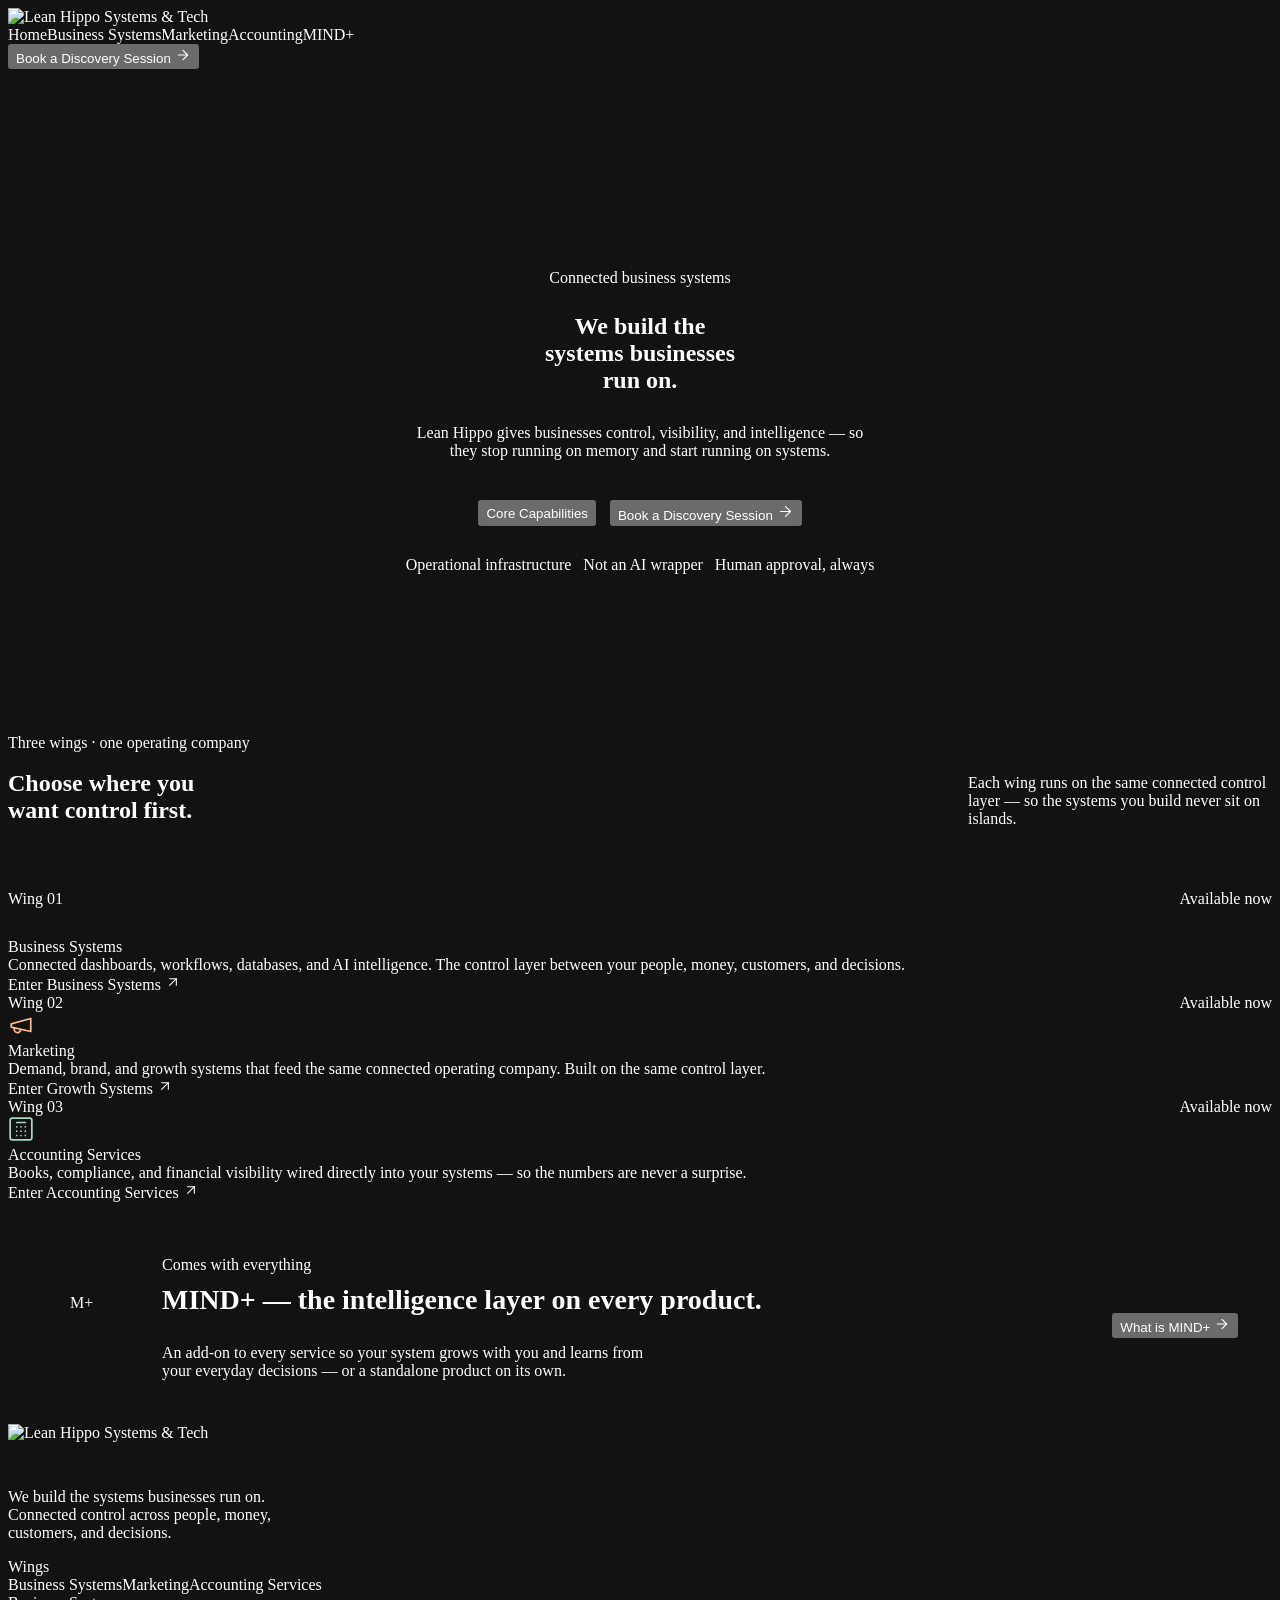
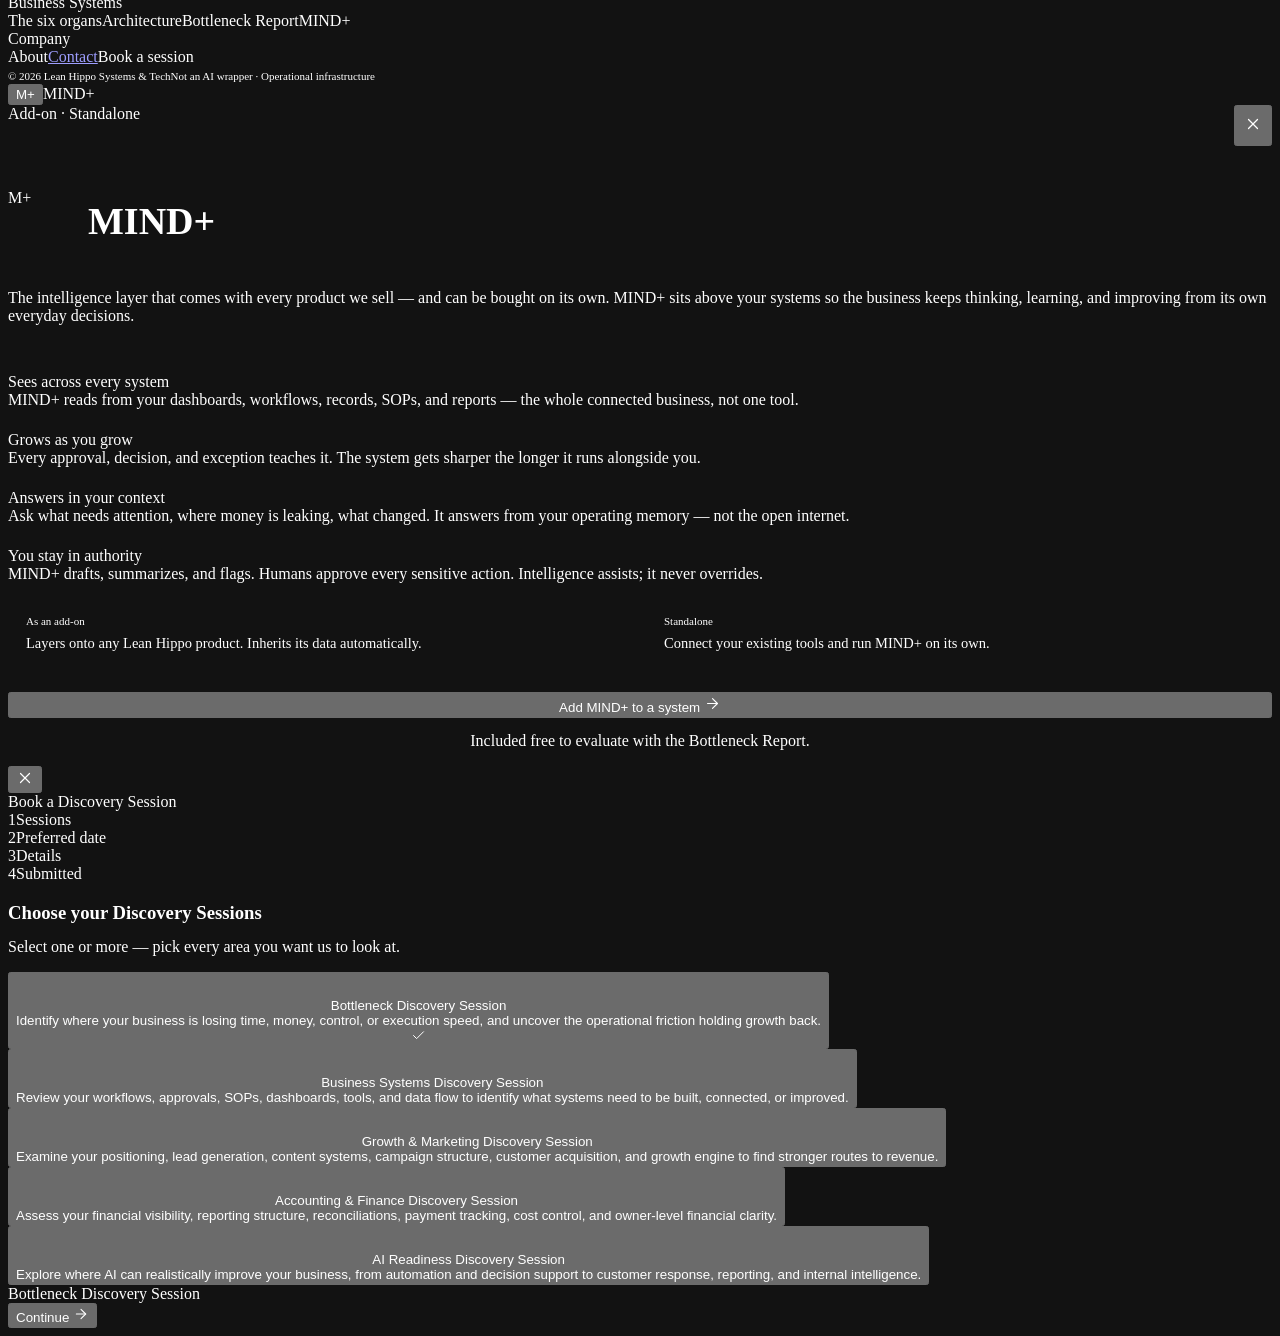
==== leanhippo-deploy/out/index.html @ ff4030ae "Wire booking logbook (Google Sheet via Apps Script) into the site build" ====
<!DOCTYPE html><html lang="en"><head><meta charSet="utf-8"/><meta name="viewport" content="width=device-width, initial-scale=1"/><link rel="preload" href="/fonts/klik-light.otf" as="font" crossorigin="" type="font/otf"/><link rel="preload" href="/fonts/klik-regular.otf" as="font" crossorigin="" type="font/otf"/><link rel="preload" as="image" href="/logos/leanhippo-white.png"/><link rel="stylesheet" href="/_next/static/chunks/0hw9t94c7679l.css" data-precedence="next"/><link rel="preload" as="script" fetchPriority="low" href="/_next/static/chunks/1jq4o6yq14o4c.js"/><script src="/_next/static/chunks/07-hzktxqjvzd.js" async=""></script><script src="/_next/static/chunks/3n7dm2ojtyzwn.js" async=""></script><script src="/_next/static/chunks/0txyvzq5vlzx-.js" async=""></script><script src="/_next/static/chunks/turbopack-30pzc2_666_1s.js" async=""></script><script src="/_next/static/chunks/25fu-6v1fqdod.js" async=""></script><script src="/_next/static/chunks/158myu8e_yme3.js" async=""></script><script src="/_next/static/chunks/29w3rrcsu0bd0.js" async=""></script><link rel="preconnect" href="https://fonts.googleapis.com"/><link rel="preconnect" href="https://fonts.gstatic.com" crossorigin=""/><link rel="preload" href="/fonts/klik-light.otf" as="font" type="font/otf" crossorigin=""/><link rel="preload" href="/fonts/klik-regular.otf" as="font" type="font/otf" crossorigin=""/><meta name="theme-color" content="#050505"/><meta name="color-scheme" content="dark"/><title>Lean Hippo Systems &amp; Tech — Connected Business Systems</title><meta name="description" content="Lean Hippo builds connected business systems — dashboards, workflows, databases, automation, and AI intelligence (MIND+) — so businesses gain control and visibility and stop running on memory."/><meta name="application-name" content="Lean Hippo Systems &amp; Tech"/><meta name="author" content="Lean Hippo Systems &amp; Tech"/><link rel="manifest" href="/manifest.webmanifest"/><meta name="keywords" content="business systems,business automation,operations dashboard,workflow automation,AI for business,MIND+,P&amp;L reporting,CRM,SOP management,Lean Hippo,connected operating system,business control"/><meta name="creator" content="Lean Hippo Systems &amp; Tech"/><meta name="publisher" content="Lean Hippo Systems &amp; Tech"/><meta name="robots" content="index, follow"/><meta name="googlebot" content="index, follow, max-video-preview:-1, max-image-preview:large, max-snippet:-1"/><meta name="category" content="technology"/><link rel="canonical" href="https://leanhippo.io/"/><meta property="og:title" content="Lean Hippo Systems &amp; Tech — Connected Business Systems"/><meta property="og:description" content="Lean Hippo builds connected business systems — dashboards, workflows, databases, automation, and AI intelligence (MIND+) — so businesses gain control and visibility and stop running on memory."/><meta property="og:url" content="https://leanhippo.io/"/><meta property="og:site_name" content="Lean Hippo Systems &amp; Tech"/><meta property="og:locale" content="en_US"/><meta property="og:image" content="https://leanhippo.io/logos/leanhippo-white.png"/><meta property="og:image:width" content="1200"/><meta property="og:image:height" content="630"/><meta property="og:image:alt" content="Lean Hippo Systems &amp; Tech"/><meta property="og:type" content="website"/><meta name="twitter:card" content="summary_large_image"/><meta name="twitter:title" content="Lean Hippo Systems &amp; Tech — Connected Business Systems"/><meta name="twitter:description" content="Lean Hippo builds connected business systems — dashboards, workflows, databases, automation, and AI intelligence (MIND+) — so businesses gain control and visibility and stop running on memory."/><meta name="twitter:image" content="https://leanhippo.io/logos/leanhippo-white.png"/><link rel="icon" href="/favicon.ico?favicon.19alpidczs0ek.ico" sizes="48x48" type="image/x-icon"/><link rel="icon" href="/icon.png?icon.264wsd68iin1l.png" sizes="512x512" type="image/png"/><link rel="apple-touch-icon" href="/apple-icon.png?apple-icon.264wsd68iin1l.png" sizes="512x512" type="image/png"/><script type="application/ld+json">{"@context":"https://schema.org","@graph":[{"@type":"Organization","@id":"https://leanhippo.io/#organization","name":"Lean Hippo Systems & Tech","url":"https://leanhippo.io","logo":"https://leanhippo.io/logos/leanhippo-white.png","email":"contact@leanhippo.io","description":"Lean Hippo builds connected business systems — dashboards, workflows, databases, automation, and AI intelligence (MIND+) — so businesses gain control and visibility and stop running on memory.","slogan":"We build the systems businesses run on."},{"@type":"WebSite","@id":"https://leanhippo.io/#website","url":"https://leanhippo.io","name":"Lean Hippo Systems & Tech","publisher":{"@id":"https://leanhippo.io/#organization"},"inLanguage":"en"},{"@type":"Service","name":"Business Systems","provider":{"@id":"https://leanhippo.io/#organization"},"serviceType":"Connected business systems, automation, dashboards, and AI intelligence","areaServed":"Global","url":"https://leanhippo.io/business-systems","description":"A connected operating system across visibility, money, customers, knowledge, procurement, and decisions — with human approval and full auditability."},{"@type":"Product","name":"MIND+","brand":{"@id":"https://leanhippo.io/#organization"},"description":"An AI intelligence layer that comes with every Lean Hippo product or runs standalone — it answers questions, summarises activity, detects issues, and suggests what needs attention next."}]}</script><script src="/_next/static/chunks/0cz1d0mv5g_q7.js" noModule=""></script></head><body><div hidden=""><!--$--><!--/$--></div><header class="nav"><div class="brand"><img src="/logos/leanhippo-white.png" alt="Lean Hippo Systems &amp; Tech" width="232" height="58"/></div><nav class="links" aria-label="Primary"><span class="link on">Home</span><span class="link">Business Systems</span><span class="link">Marketing</span><span class="link">Accounting</span><span class="link">MIND+</span></nav><div style="display:flex;gap:10px;align-items:center"><button class="btn btn-primary">Book a Discovery Session <svg width="16" height="16" viewBox="0 0 24 24" fill="none" stroke="#fff" stroke-width="1.6" stroke-linecap="round" stroke-linejoin="round" aria-hidden="true"><path d="M5 12h14"></path><path d="M12 5l7 7-7 7"></path></svg></button></div></header><main data-screen-label="Landing"><section data-label="Hero" class="section grid-bg" style="padding-top:200px;padding-bottom:120px;position:relative;overflow:hidden"><canvas class="lh-network" style="position:absolute;inset:0;width:100%;height:100%;opacity:1;z-index:0" aria-hidden="true"></canvas><div style="position:absolute;inset:0;z-index:1;background:radial-gradient(95% 75% at 50% 2%, rgba(5,5,5,.05), rgba(5,5,5,.45) 62%, rgba(5,5,5,.78) 100%), linear-gradient(180deg, transparent 58%, var(--lh-black))"></div><img src="/logos/leanhippo-white.png" alt="" aria-hidden="true" class="hero-watermark" style="position:absolute;left:50%;top:54%;transform:translate(-50%,-50%);width:min(680px, 78%);opacity:0.05;z-index:1;pointer-events:none"/><div class="wrap" style="position:relative;z-index:2;text-align:center"><div class="eyebrow" style="justify-content:center">Connected business systems</div><h1 class="display h-xxl" style="margin:26px auto 0;max-width:16ch">We build the systems <b>businesses run on.</b></h1><p class="lead" style="margin:30px auto 0;max-width:56ch">Lean Hippo gives businesses control, visibility, and intelligence — so they stop running on memory and start running on systems.</p><div style="display:flex;gap:14px;justify-content:center;margin-top:40px"><button class="btn btn-secondary btn-lg">Core Capabilities</button><button class="btn btn-primary btn-lg">Book a Discovery Session <svg width="17" height="17" viewBox="0 0 24 24" fill="none" stroke="#fff" stroke-width="1.6" stroke-linecap="round" stroke-linejoin="round" aria-hidden="true"><path d="M5 12h14"></path><path d="M12 5l7 7-7 7"></path></svg></button></div><div style="display:flex;gap:12px;justify-content:center;margin-top:30px;flex-wrap:wrap"><span class="pill"><span class="dot" style="background:var(--accent);box-shadow:0 0 8px var(--accent)"></span>Operational infrastructure</span><span class="pill">Not an AI wrapper</span><span class="pill">Human approval, always</span></div></div></section><section data-label="Three Wings" class="section" id="wings" style="padding-top:40px"><div class="wrap"><div style="display:flex;align-items:flex-end;justify-content:space-between;flex-wrap:wrap;gap:20px;margin-bottom:46px"><div><div class="eyebrow"><span class="tick"></span>Three wings · one operating company</div><h2 class="display h-lg" style="margin-top:18px;max-width:18ch">Choose where you want <b>control first.</b></h2></div><p class="body" style="max-width:38ch">Each wing runs on the same connected control layer — so the systems you build never sit on islands.</p></div><div class="wings"><div class="wing available"><div class="edge"></div><div style="display:flex;justify-content:space-between;align-items:center"><span class="wnum">Wing 01</span><span class="pill live"><span class="dot"></span>Available now</span></div><div class="wicon"><svg width="26" height="26" viewBox="0 0 24 24" fill="none" stroke="var(--lh-cobalt-100)" stroke-width="1.6" stroke-linecap="round" stroke-linejoin="round" aria-hidden="true"><path d="M3 3h7v7H3z"></path><path d="M14 3h7v7h-7z"></path><path d="M14 14h7v7h-7z"></path><path d="M3 14h7v7H3z"></path></svg></div><div class="wtitle">Business Systems</div><div class="wdesc">Connected dashboards, workflows, databases, and AI intelligence. The control layer between your people, money, customers, and decisions.</div><div class="wfoot"><span class="btn btn-primary" style="pointer-events:none">Enter Business Systems<!-- --> <svg width="16" height="16" viewBox="0 0 24 24" fill="none" stroke="#fff" stroke-width="1.6" stroke-linecap="round" stroke-linejoin="round" aria-hidden="true"><path d="M7 17 17 7"></path><path d="M7 7h10v10"></path></svg></span></div></div><div class="wing available wing-mkt"><div class="edge"></div><div style="display:flex;justify-content:space-between;align-items:center"><span class="wnum">Wing 02</span><span class="pill live"><span class="dot"></span>Available now</span></div><div class="wicon"><svg width="26" height="26" viewBox="0 0 24 24" fill="none" stroke="#FFB98C" stroke-width="1.6" stroke-linecap="round" stroke-linejoin="round" aria-hidden="true"><path d="M3 11l18-5v12L3 14v-3z"></path><path d="M11.6 16.8a3 3 0 1 1-5.8-1.6"></path></svg></div><div class="wtitle">Marketing</div><div class="wdesc">Demand, brand, and growth systems that feed the same connected operating company. Built on the same control layer.</div><div class="wfoot"><span class="btn btn-primary" style="pointer-events:none">Enter Growth Systems<!-- --> <svg width="16" height="16" viewBox="0 0 24 24" fill="none" stroke="#fff" stroke-width="1.6" stroke-linecap="round" stroke-linejoin="round" aria-hidden="true"><path d="M7 17 17 7"></path><path d="M7 7h10v10"></path></svg></span></div></div><div class="wing available wing-acc"><div class="edge"></div><div style="display:flex;justify-content:space-between;align-items:center"><span class="wnum">Wing 03</span><span class="pill live"><span class="dot"></span>Available now</span></div><div class="wicon"><svg width="26" height="26" viewBox="0 0 24 24" fill="none" stroke="#A8D8C2" stroke-width="1.6" stroke-linecap="round" stroke-linejoin="round" aria-hidden="true"><path d="M4 2h16a2 2 0 0 1 2 2v16a2 2 0 0 1-2 2H4a2 2 0 0 1-2-2V4a2 2 0 0 1 2-2z"></path><path d="M8 6h8"></path><path d="M8 10h.01M12 10h.01M16 10h.01M8 14h.01M12 14h.01M16 14h.01M8 18h.01M12 18h.01M16 18h.01"></path></svg></div><div class="wtitle">Accounting Services</div><div class="wdesc">Books, compliance, and financial visibility wired directly into your systems — so the numbers are never a surprise.</div><div class="wfoot"><span class="btn btn-primary" style="pointer-events:none">Enter Accounting Services<!-- --> <svg width="16" height="16" viewBox="0 0 24 24" fill="none" stroke="#fff" stroke-width="1.6" stroke-linecap="round" stroke-linejoin="round" aria-hidden="true"><path d="M7 17 17 7"></path><path d="M7 7h10v10"></path></svg></span></div></div></div><div class="glass lit" style="margin-top:26px;padding:28px 34px;border-radius:var(--radius-lg);display:flex;align-items:center;gap:28px;flex-wrap:wrap"><div class="edge"></div><div class="mind-orb" style="width:64px;height:64px;animation:none;flex:0 0 auto;cursor:default"><span class="glyph"><span class="m">M</span><span class="p">+</span></span></div><div style="flex:1;min-width:240px"><div class="eyebrow">Comes with everything</div><h3 class="display h-md" style="margin-top:10px;font-size:28px">MIND<span class="cobalt">+</span> — the intelligence layer on every product.</h3><p class="body" style="margin-top:10px;max-width:62ch">An add-on to every service so your system grows with you and learns from your everyday decisions — or a standalone product on its own.</p></div><button class="btn btn-secondary btn-lg" style="flex:0 0 auto">What is MIND+ <svg width="16" height="16" viewBox="0 0 24 24" fill="none" stroke="currentColor" stroke-width="1.6" stroke-linecap="round" stroke-linejoin="round" aria-hidden="true"><path d="M5 12h14"></path><path d="M12 5l7 7-7 7"></path></svg></button></div></div></section></main><!--$--><!--/$--><footer class="footer"><div class="wrap"><div class="cols"><div><img src="/logos/leanhippo-white.png" alt="Lean Hippo Systems &amp; Tech" width="256" height="64" style="height:64px;width:auto;margin-bottom:30px"/><p class="small" style="max-width:34ch">We build the systems businesses run on. Connected control across people, money, customers, and decisions.</p></div><div><div class="ftitle">Wings</div><span class="flink">Business Systems</span><span class="flink">Marketing</span><span class="flink">Accounting Services</span></div><div><div class="ftitle">Business Systems</div><span class="flink">The six organs</span><span class="flink">Architecture</span><span class="flink">Bottleneck Report</span><span class="flink">MIND+</span></div><div><div class="ftitle">Company</div><span class="flink">About</span><a class="flink" href="mailto:contact@leanhippo.io">Contact</a><span class="flink">Book a session</span></div></div><div class="legal"><span class="fn" style="font-size:11px">© 2026 Lean Hippo Systems &amp; Tech</span><span class="fn" style="font-size:11px">Not an AI wrapper · Operational infrastructure</span></div></div></footer><div class="mindfab"><button class="mind-orb pulse" aria-label="Open MIND+"><span class="glyph"><span class="m">M</span><span class="p">+</span></span></button><span class="mind-cap">MIND+</span></div><div class="mind-overlay"></div><aside class="mind-panel" aria-hidden="true" aria-label="MIND+"><div class="mp-pad"><div style="display:flex;justify-content:space-between;align-items:flex-start"><div class="eyebrow">Add-on · Standalone</div><button class="btn btn-ghost" style="padding:8px" aria-label="Close"><svg width="18" height="18" viewBox="0 0 24 24" fill="none" stroke="currentColor" stroke-width="1.6" stroke-linecap="round" stroke-linejoin="round" aria-hidden="true"><path d="M18 6 6 18"></path><path d="M6 6l12 12"></path></svg></button></div><div style="display:flex;align-items:center;gap:16px;margin:22px 0 6px"><div class="mind-orb" style="width:64px;height:64px;animation:none;cursor:default"><span class="glyph"><span class="m">M</span><span class="p">+</span></span></div><h2 class="display h-md" style="font-size:38px">MIND<span class="cobalt">+</span></h2></div><p class="body" style="margin-top:14px">The intelligence layer that comes with<!-- --> <b style="color:var(--text-primary);font-weight:500">every product we sell</b> — and can be bought on its own. MIND+ sits above your systems so the business keeps thinking, learning, and improving from its own everyday decisions.</p><div style="margin:26px 0 8px"><div class="mind-feat"><div class="mf-ic"><svg width="18" height="18" viewBox="0 0 24 24" fill="none" stroke="var(--lh-cobalt-100)" stroke-width="1.6" stroke-linecap="round" stroke-linejoin="round" aria-hidden="true"><path d="M2 12s3.5-7 10-7 10 7 10 7-3.5 7-10 7-10-7-10-7z"></path><path d="M12 12m-3 0a3 3 0 1 0 6 0a3 3 0 1 0-6 0"></path></svg></div><div><div class="mf-h">Sees across every system</div><div class="mf-d">MIND+ reads from your dashboards, workflows, records, SOPs, and reports — the whole connected business, not one tool.</div></div></div><div class="mind-feat"><div class="mf-ic"><svg width="18" height="18" viewBox="0 0 24 24" fill="none" stroke="var(--lh-cobalt-100)" stroke-width="1.6" stroke-linecap="round" stroke-linejoin="round" aria-hidden="true"><path d="M3 12a9 9 0 0 1 15-6.7L21 8"></path><path d="M21 3v5h-5"></path><path d="M21 12a9 9 0 0 1-15 6.7L3 16"></path><path d="M3 21v-5h5"></path></svg></div><div><div class="mf-h">Grows as you grow</div><div class="mf-d">Every approval, decision, and exception teaches it. The system gets sharper the longer it runs alongside you.</div></div></div><div class="mind-feat"><div class="mf-ic"><svg width="18" height="18" viewBox="0 0 24 24" fill="none" stroke="var(--lh-cobalt-100)" stroke-width="1.6" stroke-linecap="round" stroke-linejoin="round" aria-hidden="true"><path d="M12 3l1.9 5.8a2 2 0 0 0 1.3 1.3L21 12l-5.8 1.9a2 2 0 0 0-1.3 1.3L12 21l-1.9-5.8a2 2 0 0 0-1.3-1.3L3 12l5.8-1.9a2 2 0 0 0 1.3-1.3z"></path></svg></div><div><div class="mf-h">Answers in your context</div><div class="mf-d">Ask what needs attention, where money is leaking, what changed. It answers from your operating memory — not the open internet.</div></div></div><div class="mind-feat"><div class="mf-ic"><svg width="18" height="18" viewBox="0 0 24 24" fill="none" stroke="var(--lh-cobalt-100)" stroke-width="1.6" stroke-linecap="round" stroke-linejoin="round" aria-hidden="true"><path d="M12 22s8-4 8-10V5l-8-3-8 3v7c0 6 8 10 8 10z"></path><path d="M9 12l2 2 4-4"></path></svg></div><div><div class="mf-h">You stay in authority</div><div class="mf-d">MIND+ drafts, summarizes, and flags. Humans approve every sensitive action. Intelligence assists; it never overrides.</div></div></div></div><div style="display:grid;grid-template-columns:1fr 1fr;gap:12px;margin:16px 0 10px"><div class="glass" style="padding:16px 18px;border-radius:var(--radius-md)"><div class="fn" style="font-size:11px">As an add-on</div><div class="body" style="font-size:14.5px;margin-top:8px">Layers onto any Lean Hippo product. Inherits its data automatically.</div></div><div class="glass lit" style="padding:16px 18px;border-radius:var(--radius-md)"><div class="edge"></div><div class="fn" style="font-size:11px;color:var(--lh-cobalt-100)">Standalone</div><div class="body" style="font-size:14.5px;margin-top:8px">Connect your existing tools and run MIND+ on its own.</div></div></div><button class="btn btn-primary btn-lg" style="width:100%;margin-top:14px">Add MIND+ to a system <svg width="17" height="17" viewBox="0 0 24 24" fill="none" stroke="#fff" stroke-width="1.6" stroke-linecap="round" stroke-linejoin="round" aria-hidden="true"><path d="M5 12h14"></path><path d="M12 5l7 7-7 7"></path></svg></button><p class="small" style="text-align:center;margin-top:14px">Included free to evaluate with the Bottleneck Report.</p></div></aside><div class="book-overlay"></div><div class="book-modal" role="dialog" aria-modal="true" aria-hidden="true" aria-label="Book a Discovery Session"><div class="book-glow"></div><button class="book-close" aria-label="Close"><svg width="18" height="18" viewBox="0 0 24 24" fill="none" stroke="currentColor" stroke-width="1.6" stroke-linecap="round" stroke-linejoin="round" aria-hidden="true"><path d="M18 6 6 18"></path><path d="M6 6l12 12"></path></svg></button><div class="book-head"><div class="eyebrow">Book a Discovery Session</div><div class="book-steps"><div class="book-pip on"><span class="bp-dot">1</span><span class="bp-l">Sessions</span></div><div class="book-pip"><span class="bp-dot">2</span><span class="bp-l">Preferred date</span></div><div class="book-pip"><span class="bp-dot">3</span><span class="bp-l">Details</span></div><div class="book-pip"><span class="bp-dot">4</span><span class="bp-l">Submitted</span></div></div></div><div class="book-body"><div class="book-pane"><h3 class="book-h">Choose your Discovery Sessions</h3><p class="book-sub" style="margin-top:-4px;margin-bottom:16px">Select one or more — pick every area you want us to look at.</p><div class="book-svcs"><button class="book-svc sel" aria-pressed="true"><div class="bs-ic"><svg width="20" height="20" viewBox="0 0 24 24" fill="none" stroke="var(--lh-cobalt-100)" stroke-width="1.6" stroke-linecap="round" stroke-linejoin="round" aria-hidden="true"><path d="M22 3H2l8 9.46V19l4 2v-8.54L22 3z"></path></svg></div><div class="bs-main"><div class="bs-row"><span class="bs-t">Bottleneck Discovery Session</span></div><div class="bs-d">Identify where your business is losing time, money, control, or execution speed, and uncover the operational friction holding growth back.</div></div><span class="bs-check on"><svg width="15" height="15" viewBox="0 0 24 24" fill="none" stroke="#fff" stroke-width="1.6" stroke-linecap="round" stroke-linejoin="round" aria-hidden="true"><path d="M20 6 9 17l-5-5"></path></svg></span></button><button class="book-svc" aria-pressed="false"><div class="bs-ic"><svg width="20" height="20" viewBox="0 0 24 24" fill="none" stroke="var(--lh-cobalt-100)" stroke-width="1.6" stroke-linecap="round" stroke-linejoin="round" aria-hidden="true"><path d="M3 3h7v7H3z"></path><path d="M14 3h7v7h-7z"></path><path d="M14 14h7v7h-7z"></path><path d="M3 14h7v7H3z"></path></svg></div><div class="bs-main"><div class="bs-row"><span class="bs-t">Business Systems Discovery Session</span></div><div class="bs-d">Review your workflows, approvals, SOPs, dashboards, tools, and data flow to identify what systems need to be built, connected, or improved.</div></div><span class="bs-check"></span></button><button class="book-svc" aria-pressed="false"><div class="bs-ic"><svg width="20" height="20" viewBox="0 0 24 24" fill="none" stroke="var(--lh-cobalt-100)" stroke-width="1.6" stroke-linecap="round" stroke-linejoin="round" aria-hidden="true"><path d="M3 11l18-5v12L3 14v-3z"></path><path d="M11.6 16.8a3 3 0 1 1-5.8-1.6"></path></svg></div><div class="bs-main"><div class="bs-row"><span class="bs-t">Growth &amp; Marketing Discovery Session</span></div><div class="bs-d">Examine your positioning, lead generation, content systems, campaign structure, customer acquisition, and growth engine to find stronger routes to revenue.</div></div><span class="bs-check"></span></button><button class="book-svc" aria-pressed="false"><div class="bs-ic"><svg width="20" height="20" viewBox="0 0 24 24" fill="none" stroke="var(--lh-cobalt-100)" stroke-width="1.6" stroke-linecap="round" stroke-linejoin="round" aria-hidden="true"><path d="M4 2h16a2 2 0 0 1 2 2v16a2 2 0 0 1-2 2H4a2 2 0 0 1-2-2V4a2 2 0 0 1 2-2z"></path><path d="M8 6h8"></path><path d="M8 10h.01M12 10h.01M16 10h.01M8 14h.01M12 14h.01M16 14h.01M8 18h.01M12 18h.01M16 18h.01"></path></svg></div><div class="bs-main"><div class="bs-row"><span class="bs-t">Accounting &amp; Finance Discovery Session</span></div><div class="bs-d">Assess your financial visibility, reporting structure, reconciliations, payment tracking, cost control, and owner-level financial clarity.</div></div><span class="bs-check"></span></button><button class="book-svc" aria-pressed="false"><div class="bs-ic"><svg width="20" height="20" viewBox="0 0 24 24" fill="none" stroke="var(--lh-cobalt-100)" stroke-width="1.6" stroke-linecap="round" stroke-linejoin="round" aria-hidden="true"><path d="M12 5a3 3 0 1 0-5.997.142 4 4 0 0 0-2.526 5.77 4 4 0 0 0 .556 6.588A4 4 0 1 0 12 18Z"></path><path d="M12 5a3 3 0 1 1 5.997.142 4 4 0 0 1 2.526 5.77 4 4 0 0 1-.556 6.588A4 4 0 1 1 12 18Z"></path></svg></div><div class="bs-main"><div class="bs-row"><span class="bs-t">AI Readiness Discovery Session</span></div><div class="bs-d">Explore where AI can realistically improve your business, from automation and decision support to customer response, reporting, and internal intelligence.</div></div><span class="bs-check"></span></button></div></div></div><div class="book-foot"><div class="book-foot-info">Bottleneck Discovery Session</div><div class="book-foot-btns"><button class="btn btn-primary">Continue<!-- --> <svg width="16" height="16" viewBox="0 0 24 24" fill="none" stroke="#fff" stroke-width="1.6" stroke-linecap="round" stroke-linejoin="round" aria-hidden="true"><path d="M5 12h14"></path><path d="M12 5l7 7-7 7"></path></svg></button></div></div></div><script src="/_next/static/chunks/1jq4o6yq14o4c.js" id="_R_" async=""></script><script>(self.__next_f=self.__next_f||[]).push([0])</script><script>self.__next_f.push([1,"1:\"$Sreact.fragment\"\n3:I[14263,[\"/_next/static/chunks/25fu-6v1fqdod.js\",\"/_next/static/chunks/158myu8e_yme3.js\"],\"SiteChrome\"]\n4:I[39756,[\"/_next/static/chunks/25fu-6v1fqdod.js\",\"/_next/static/chunks/158myu8e_yme3.js\"],\"default\"]\n5:I[37457,[\"/_next/static/chunks/25fu-6v1fqdod.js\",\"/_next/static/chunks/158myu8e_yme3.js\"],\"default\"]\n6:I[35961,[\"/_next/static/chunks/25fu-6v1fqdod.js\",\"/_next/static/chunks/158myu8e_yme3.js\",\"/_next/static/chunks/29w3rrcsu0bd0.js\"],\"Landing\"]\n7:I[97367,[\"/_next/static/chunks/25fu-6v1fqdod.js\",\"/_next/static/chunks/158myu8e_yme3.js\"],\"OutletBoundary\"]\n8:\"$Sreact.suspense\"\nb:I[68027,[\"/_next/static/chunks/25fu-6v1fqdod.js\",\"/_next/static/chunks/158myu8e_yme3.js\"],\"default\",1]\n:HL[\"/_next/static/chunks/0hw9t94c7679l.css\",\"style\"]\n:HL[\"/fonts/klik-light.otf\",\"font\",{\"crossOrigin\":\"\",\"type\":\"font/otf\"}]\n:HL[\"/fonts/klik-regular.otf\",\"font\",{\"crossOrigin\":\"\",\"type\":\"font/otf\"}]\n2:T5a1,"])</script><script>self.__next_f.push([1,"{\"@context\":\"https://schema.org\",\"@graph\":[{\"@type\":\"Organization\",\"@id\":\"https://leanhippo.io/#organization\",\"name\":\"Lean Hippo Systems \u0026 Tech\",\"url\":\"https://leanhippo.io\",\"logo\":\"https://leanhippo.io/logos/leanhippo-white.png\",\"email\":\"contact@leanhippo.io\",\"description\":\"Lean Hippo builds connected business systems — dashboards, workflows, databases, automation, and AI intelligence (MIND+) — so businesses gain control and visibility and stop running on memory.\",\"slogan\":\"We build the systems businesses run on.\"},{\"@type\":\"WebSite\",\"@id\":\"https://leanhippo.io/#website\",\"url\":\"https://leanhippo.io\",\"name\":\"Lean Hippo Systems \u0026 Tech\",\"publisher\":{\"@id\":\"https://leanhippo.io/#organization\"},\"inLanguage\":\"en\"},{\"@type\":\"Service\",\"name\":\"Business Systems\",\"provider\":{\"@id\":\"https://leanhippo.io/#organization\"},\"serviceType\":\"Connected business systems, automation, dashboards, and AI intelligence\",\"areaServed\":\"Global\",\"url\":\"https://leanhippo.io/business-systems\",\"description\":\"A connected operating system across visibility, money, customers, knowledge, procurement, and decisions — with human approval and full auditability.\"},{\"@type\":\"Product\",\"name\":\"MIND+\",\"brand\":{\"@id\":\"https://leanhippo.io/#organization\"},\"description\":\"An AI intelligence layer that comes with every Lean Hippo product or runs standalone — it answers questions, summarises activity, detects issues, and suggests what needs attention next.\"}]}"])</script><script>self.__next_f.push([1,"0:{\"P\":null,\"c\":[\"\",\"\"],\"q\":\"\",\"i\":false,\"f\":[[[\"\",{\"children\":[\"__PAGE__\",{}]},\"$undefined\",\"$undefined\",16],[[\"$\",\"$1\",\"c\",{\"children\":[[[\"$\",\"link\",\"0\",{\"rel\":\"stylesheet\",\"href\":\"/_next/static/chunks/0hw9t94c7679l.css\",\"precedence\":\"next\",\"crossOrigin\":\"$undefined\",\"nonce\":\"$undefined\"}],[\"$\",\"script\",\"script-0\",{\"src\":\"/_next/static/chunks/25fu-6v1fqdod.js\",\"async\":true,\"nonce\":\"$undefined\"}],[\"$\",\"script\",\"script-1\",{\"src\":\"/_next/static/chunks/158myu8e_yme3.js\",\"async\":true,\"nonce\":\"$undefined\"}]],[\"$\",\"html\",null,{\"lang\":\"en\",\"children\":[[\"$\",\"head\",null,{\"children\":[[\"$\",\"link\",null,{\"rel\":\"preconnect\",\"href\":\"https://fonts.googleapis.com\"}],[\"$\",\"link\",null,{\"rel\":\"preconnect\",\"href\":\"https://fonts.gstatic.com\",\"crossOrigin\":\"\"}],[\"$\",\"link\",null,{\"rel\":\"preload\",\"href\":\"/fonts/klik-light.otf\",\"as\":\"font\",\"type\":\"font/otf\",\"crossOrigin\":\"\"}],[\"$\",\"link\",null,{\"rel\":\"preload\",\"href\":\"/fonts/klik-regular.otf\",\"as\":\"font\",\"type\":\"font/otf\",\"crossOrigin\":\"\"}],[\"$\",\"script\",null,{\"type\":\"application/ld+json\",\"dangerouslySetInnerHTML\":{\"__html\":\"$2\"}}]]}],[\"$\",\"body\",null,{\"children\":[\"$\",\"$L3\",null,{\"children\":[\"$\",\"$L4\",null,{\"parallelRouterKey\":\"children\",\"error\":\"$undefined\",\"errorStyles\":\"$undefined\",\"errorScripts\":\"$undefined\",\"template\":[\"$\",\"$L5\",null,{}],\"templateStyles\":\"$undefined\",\"templateScripts\":\"$undefined\",\"notFound\":[[[\"$\",\"title\",null,{\"children\":\"404: This page could not be found.\"}],[\"$\",\"div\",null,{\"style\":{\"fontFamily\":\"system-ui,\\\"Segoe UI\\\",Roboto,Helvetica,Arial,sans-serif,\\\"Apple Color Emoji\\\",\\\"Segoe UI Emoji\\\"\",\"height\":\"100vh\",\"textAlign\":\"center\",\"display\":\"flex\",\"flexDirection\":\"column\",\"alignItems\":\"center\",\"justifyContent\":\"center\"},\"children\":[\"$\",\"div\",null,{\"children\":[[\"$\",\"style\",null,{\"dangerouslySetInnerHTML\":{\"__html\":\"body{color:#000;background:#fff;margin:0}.next-error-h1{border-right:1px solid rgba(0,0,0,.3)}@media (prefers-color-scheme:dark){body{color:#fff;background:#000}.next-error-h1{border-right:1px solid rgba(255,255,255,.3)}}\"}}],[\"$\",\"h1\",null,{\"className\":\"next-error-h1\",\"style\":{\"display\":\"inline-block\",\"margin\":\"0 20px 0 0\",\"padding\":\"0 23px 0 0\",\"fontSize\":24,\"fontWeight\":500,\"verticalAlign\":\"top\",\"lineHeight\":\"49px\"},\"children\":404}],[\"$\",\"div\",null,{\"style\":{\"display\":\"inline-block\"},\"children\":[\"$\",\"h2\",null,{\"style\":{\"fontSize\":14,\"fontWeight\":400,\"lineHeight\":\"49px\",\"margin\":0},\"children\":\"This page could not be found.\"}]}]]}]}]],[]],\"forbidden\":\"$undefined\",\"unauthorized\":\"$undefined\"}]}]}]]}]]}],{\"children\":[[\"$\",\"$1\",\"c\",{\"children\":[[\"$\",\"$L6\",null,{}],[[\"$\",\"script\",\"script-0\",{\"src\":\"/_next/static/chunks/29w3rrcsu0bd0.js\",\"async\":true,\"nonce\":\"$undefined\"}]],[\"$\",\"$L7\",null,{\"children\":[\"$\",\"$8\",null,{\"name\":\"Next.MetadataOutlet\",\"children\":\"$@9\"}]}]]}],{},null,false,null]},null,false,null],\"$La\",false]],\"m\":\"$undefined\",\"G\":[\"$b\",[\"$Lc\"]],\"S\":true,\"h\":null,\"s\":\"$undefined\",\"l\":\"$undefined\",\"p\":\"$undefined\",\"d\":\"$undefined\",\"b\":\"9pfZf8ft04AyfyX8-zv0l\"}\n"])</script><script>self.__next_f.push([1,"d:I[97367,[\"/_next/static/chunks/25fu-6v1fqdod.js\",\"/_next/static/chunks/158myu8e_yme3.js\"],\"ViewportBoundary\"]\nf:I[97367,[\"/_next/static/chunks/25fu-6v1fqdod.js\",\"/_next/static/chunks/158myu8e_yme3.js\"],\"MetadataBoundary\"]\na:[\"$\",\"$1\",\"h\",{\"children\":[null,[\"$\",\"$Ld\",null,{\"children\":\"$Le\"}],[\"$\",\"div\",null,{\"hidden\":true,\"children\":[\"$\",\"$Lf\",null,{\"children\":[\"$\",\"$8\",null,{\"name\":\"Next.Metadata\",\"children\":\"$L10\"}]}]}],null]}]\nc:[\"$\",\"link\",\"0\",{\"rel\":\"stylesheet\",\"href\":\"/_next/static/chunks/0hw9t94c7679l.css\",\"precedence\":\"next\",\"crossOrigin\":\"$undefined\",\"nonce\":\"$undefined\"}]\n"])</script><script>self.__next_f.push([1,"e:[[\"$\",\"meta\",\"0\",{\"charSet\":\"utf-8\"}],[\"$\",\"meta\",\"1\",{\"name\":\"viewport\",\"content\":\"width=device-width, initial-scale=1\"}],[\"$\",\"meta\",\"2\",{\"name\":\"theme-color\",\"content\":\"#050505\"}],[\"$\",\"meta\",\"3\",{\"name\":\"color-scheme\",\"content\":\"dark\"}]]\n"])</script><script>self.__next_f.push([1,"11:I[27201,[\"/_next/static/chunks/25fu-6v1fqdod.js\",\"/_next/static/chunks/158myu8e_yme3.js\"],\"IconMark\"]\n9:null\n"])</script><script>self.__next_f.push([1,"10:[[\"$\",\"title\",\"0\",{\"children\":\"Lean Hippo Systems \u0026 Tech — Connected Business Systems\"}],[\"$\",\"meta\",\"1\",{\"name\":\"description\",\"content\":\"Lean Hippo builds connected business systems — dashboards, workflows, databases, automation, and AI intelligence (MIND+) — so businesses gain control and visibility and stop running on memory.\"}],[\"$\",\"meta\",\"2\",{\"name\":\"application-name\",\"content\":\"Lean Hippo Systems \u0026 Tech\"}],[\"$\",\"meta\",\"3\",{\"name\":\"author\",\"content\":\"Lean Hippo Systems \u0026 Tech\"}],[\"$\",\"link\",\"4\",{\"rel\":\"manifest\",\"href\":\"/manifest.webmanifest\",\"crossOrigin\":\"$undefined\"}],[\"$\",\"meta\",\"5\",{\"name\":\"keywords\",\"content\":\"business systems,business automation,operations dashboard,workflow automation,AI for business,MIND+,P\u0026L reporting,CRM,SOP management,Lean Hippo,connected operating system,business control\"}],[\"$\",\"meta\",\"6\",{\"name\":\"creator\",\"content\":\"Lean Hippo Systems \u0026 Tech\"}],[\"$\",\"meta\",\"7\",{\"name\":\"publisher\",\"content\":\"Lean Hippo Systems \u0026 Tech\"}],[\"$\",\"meta\",\"8\",{\"name\":\"robots\",\"content\":\"index, follow\"}],[\"$\",\"meta\",\"9\",{\"name\":\"googlebot\",\"content\":\"index, follow, max-video-preview:-1, max-image-preview:large, max-snippet:-1\"}],[\"$\",\"meta\",\"10\",{\"name\":\"category\",\"content\":\"technology\"}],[\"$\",\"link\",\"11\",{\"rel\":\"canonical\",\"href\":\"https://leanhippo.io/\"}],[\"$\",\"meta\",\"12\",{\"property\":\"og:title\",\"content\":\"Lean Hippo Systems \u0026 Tech — Connected Business Systems\"}],[\"$\",\"meta\",\"13\",{\"property\":\"og:description\",\"content\":\"Lean Hippo builds connected business systems — dashboards, workflows, databases, automation, and AI intelligence (MIND+) — so businesses gain control and visibility and stop running on memory.\"}],[\"$\",\"meta\",\"14\",{\"property\":\"og:url\",\"content\":\"https://leanhippo.io/\"}],[\"$\",\"meta\",\"15\",{\"property\":\"og:site_name\",\"content\":\"Lean Hippo Systems \u0026 Tech\"}],[\"$\",\"meta\",\"16\",{\"property\":\"og:locale\",\"content\":\"en_US\"}],[\"$\",\"meta\",\"17\",{\"property\":\"og:image\",\"content\":\"https://leanhippo.io/logos/leanhippo-white.png\"}],[\"$\",\"meta\",\"18\",{\"property\":\"og:image:width\",\"content\":\"1200\"}],[\"$\",\"meta\",\"19\",{\"property\":\"og:image:height\",\"content\":\"630\"}],[\"$\",\"meta\",\"20\",{\"property\":\"og:image:alt\",\"content\":\"Lean Hippo Systems \u0026 Tech\"}],[\"$\",\"meta\",\"21\",{\"property\":\"og:type\",\"content\":\"website\"}],[\"$\",\"meta\",\"22\",{\"name\":\"twitter:card\",\"content\":\"summary_large_image\"}],[\"$\",\"meta\",\"23\",{\"name\":\"twitter:title\",\"content\":\"Lean Hippo Systems \u0026 Tech — Connected Business Systems\"}],[\"$\",\"meta\",\"24\",{\"name\":\"twitter:description\",\"content\":\"Lean Hippo builds connected business systems — dashboards, workflows, databases, automation, and AI intelligence (MIND+) — so businesses gain control and visibility and stop running on memory.\"}],[\"$\",\"meta\",\"25\",{\"name\":\"twitter:image\",\"content\":\"https://leanhippo.io/logos/leanhippo-white.png\"}],[\"$\",\"link\",\"26\",{\"rel\":\"icon\",\"href\":\"/favicon.ico?favicon.19alpidczs0ek.ico\",\"sizes\":\"48x48\",\"type\":\"image/x-icon\"}],[\"$\",\"link\",\"27\",{\"rel\":\"icon\",\"href\":\"/icon.png?icon.264wsd68iin1l.png\",\"sizes\":\"512x512\",\"type\":\"image/png\"}],[\"$\",\"link\",\"28\",{\"rel\":\"apple-touch-icon\",\"href\":\"/apple-icon.png?apple-icon.264wsd68iin1l.png\",\"sizes\":\"512x512\",\"type\":\"image/png\"}],[\"$\",\"$L11\",\"29\",{}]]\n"])</script></body></html>
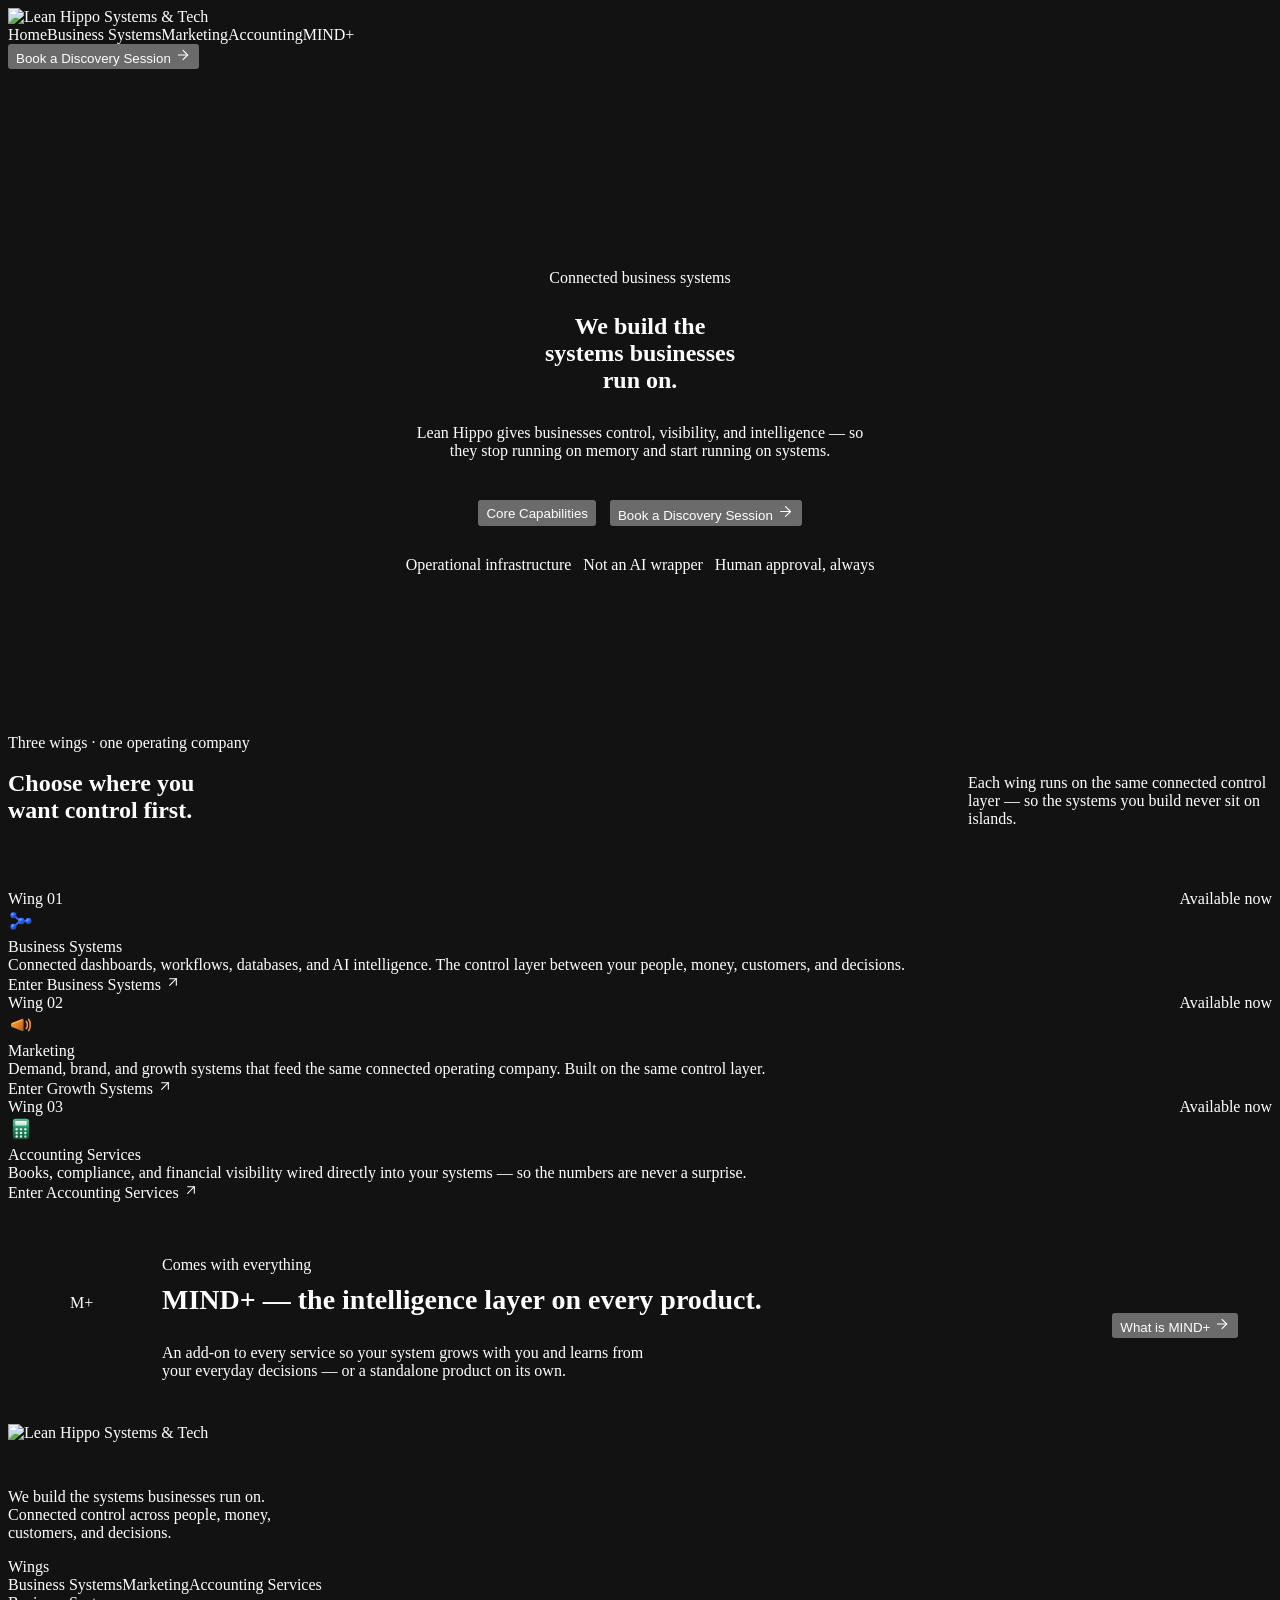
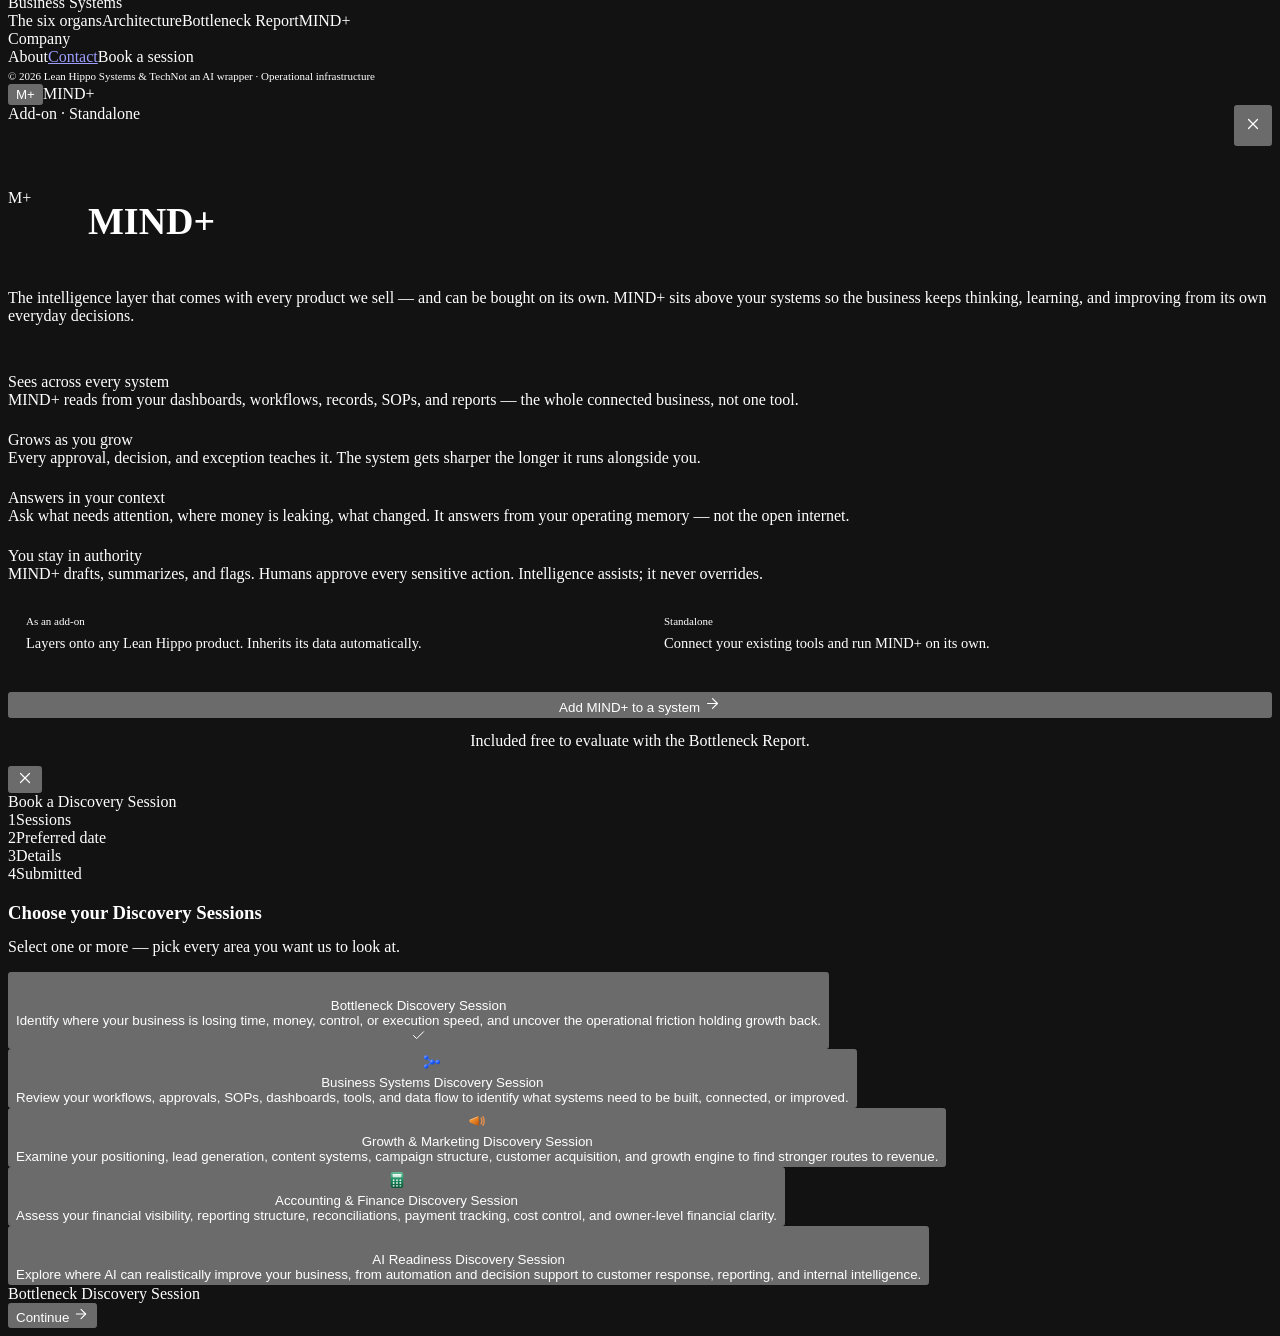
==== commit a241f9ed: "Icons: dimensional 2D vertical icons (cobalt node graph, green calculator, orange loudspeaker)" ====
--- a/leanhippo-deploy/out/index.html
+++ b/leanhippo-deploy/out/index.html
@@ -1 +1 @@
-<!DOCTYPE html><html lang="en"><head><meta charSet="utf-8"/><meta name="viewport" content="width=device-width, initial-scale=1"/><link rel="preload" href="/fonts/klik-light.otf" as="font" crossorigin="" type="font/otf"/><link rel="preload" href="/fonts/klik-regular.otf" as="font" crossorigin="" type="font/otf"/><link rel="preload" as="image" href="/logos/leanhippo-white.png"/><link rel="stylesheet" href="/_next/static/chunks/0hw9t94c7679l.css" data-precedence="next"/><link rel="preload" as="script" fetchPriority="low" href="/_next/static/chunks/1jq4o6yq14o4c.js"/><script src="/_next/static/chunks/07-hzktxqjvzd.js" async=""></script><script src="/_next/static/chunks/3n7dm2ojtyzwn.js" async=""></script><script src="/_next/static/chunks/0txyvzq5vlzx-.js" async=""></script><script src="/_next/static/chunks/turbopack-30pzc2_666_1s.js" async=""></script><script src="/_next/static/chunks/25fu-6v1fqdod.js" async=""></script><script src="/_next/static/chunks/158myu8e_yme3.js" async=""></script><script src="/_next/static/chunks/29w3rrcsu0bd0.js" async=""></script><link rel="preconnect" href="https://fonts.googleapis.com"/><link rel="preconnect" href="https://fonts.gstatic.com" crossorigin=""/><link rel="preload" href="/fonts/klik-light.otf" as="font" type="font/otf" crossorigin=""/><link rel="preload" href="/fonts/klik-regular.otf" as="font" type="font/otf" crossorigin=""/><meta name="theme-color" content="#050505"/><meta name="color-scheme" content="dark"/><title>Lean Hippo Systems &amp; Tech — Connected Business Systems</title><meta name="description" content="Lean Hippo builds connected business systems — dashboards, workflows, databases, automation, and AI intelligence (MIND+) — so businesses gain control and visibility and stop running on memory."/><meta name="application-name" content="Lean Hippo Systems &amp; Tech"/><meta name="author" content="Lean Hippo Systems &amp; Tech"/><link rel="manifest" href="/manifest.webmanifest"/><meta name="keywords" content="business systems,business automation,operations dashboard,workflow automation,AI for business,MIND+,P&amp;L reporting,CRM,SOP management,Lean Hippo,connected operating system,business control"/><meta name="creator" content="Lean Hippo Systems &amp; Tech"/><meta name="publisher" content="Lean Hippo Systems &amp; Tech"/><meta name="robots" content="index, follow"/><meta name="googlebot" content="index, follow, max-video-preview:-1, max-image-preview:large, max-snippet:-1"/><meta name="category" content="technology"/><link rel="canonical" href="https://leanhippo.io/"/><meta property="og:title" content="Lean Hippo Systems &amp; Tech — Connected Business Systems"/><meta property="og:description" content="Lean Hippo builds connected business systems — dashboards, workflows, databases, automation, and AI intelligence (MIND+) — so businesses gain control and visibility and stop running on memory."/><meta property="og:url" content="https://leanhippo.io/"/><meta property="og:site_name" content="Lean Hippo Systems &amp; Tech"/><meta property="og:locale" content="en_US"/><meta property="og:image" content="https://leanhippo.io/logos/leanhippo-white.png"/><meta property="og:image:width" content="1200"/><meta property="og:image:height" content="630"/><meta property="og:image:alt" content="Lean Hippo Systems &amp; Tech"/><meta property="og:type" content="website"/><meta name="twitter:card" content="summary_large_image"/><meta name="twitter:title" content="Lean Hippo Systems &amp; Tech — Connected Business Systems"/><meta name="twitter:description" content="Lean Hippo builds connected business systems — dashboards, workflows, databases, automation, and AI intelligence (MIND+) — so businesses gain control and visibility and stop running on memory."/><meta name="twitter:image" content="https://leanhippo.io/logos/leanhippo-white.png"/><link rel="icon" href="/favicon.ico?favicon.19alpidczs0ek.ico" sizes="48x48" type="image/x-icon"/><link rel="icon" href="/icon.png?icon.264wsd68iin1l.png" sizes="512x512" type="image/png"/><link rel="apple-touch-icon" href="/apple-icon.png?apple-icon.264wsd68iin1l.png" sizes="512x512" type="image/png"/><script type="application/ld+json">{"@context":"https://schema.org","@graph":[{"@type":"Organization","@id":"https://leanhippo.io/#organization","name":"Lean Hippo Systems & Tech","url":"https://leanhippo.io","logo":"https://leanhippo.io/logos/leanhippo-white.png","email":"contact@leanhippo.io","description":"Lean Hippo builds connected business systems — dashboards, workflows, databases, automation, and AI intelligence (MIND+) — so businesses gain control and visibility and stop running on memory.","slogan":"We build the systems businesses run on."},{"@type":"WebSite","@id":"https://leanhippo.io/#website","url":"https://leanhippo.io","name":"Lean Hippo Systems & Tech","publisher":{"@id":"https://leanhippo.io/#organization"},"inLanguage":"en"},{"@type":"Service","name":"Business Systems","provider":{"@id":"https://leanhippo.io/#organization"},"serviceType":"Connected business systems, automation, dashboards, and AI intelligence","areaServed":"Global","url":"https://leanhippo.io/business-systems","description":"A connected operating system across visibility, money, customers, knowledge, procurement, and decisions — with human approval and full auditability."},{"@type":"Product","name":"MIND+","brand":{"@id":"https://leanhippo.io/#organization"},"description":"An AI intelligence layer that comes with every Lean Hippo product or runs standalone — it answers questions, summarises activity, detects issues, and suggests what needs attention next."}]}</script><script src="/_next/static/chunks/0cz1d0mv5g_q7.js" noModule=""></script></head><body><div hidden=""><!--$--><!--/$--></div><header class="nav"><div class="brand"><img src="/logos/leanhippo-white.png" alt="Lean Hippo Systems &amp; Tech" width="232" height="58"/></div><nav class="links" aria-label="Primary"><span class="link on">Home</span><span class="link">Business Systems</span><span class="link">Marketing</span><span class="link">Accounting</span><span class="link">MIND+</span></nav><div style="display:flex;gap:10px;align-items:center"><button class="btn btn-primary">Book a Discovery Session <svg width="16" height="16" viewBox="0 0 24 24" fill="none" stroke="#fff" stroke-width="1.6" stroke-linecap="round" stroke-linejoin="round" aria-hidden="true"><path d="M5 12h14"></path><path d="M12 5l7 7-7 7"></path></svg></button></div></header><main data-screen-label="Landing"><section data-label="Hero" class="section grid-bg" style="padding-top:200px;padding-bottom:120px;position:relative;overflow:hidden"><canvas class="lh-network" style="position:absolute;inset:0;width:100%;height:100%;opacity:1;z-index:0" aria-hidden="true"></canvas><div style="position:absolute;inset:0;z-index:1;background:radial-gradient(95% 75% at 50% 2%, rgba(5,5,5,.05), rgba(5,5,5,.45) 62%, rgba(5,5,5,.78) 100%), linear-gradient(180deg, transparent 58%, var(--lh-black))"></div><img src="/logos/leanhippo-white.png" alt="" aria-hidden="true" class="hero-watermark" style="position:absolute;left:50%;top:54%;transform:translate(-50%,-50%);width:min(680px, 78%);opacity:0.05;z-index:1;pointer-events:none"/><div class="wrap" style="position:relative;z-index:2;text-align:center"><div class="eyebrow" style="justify-content:center">Connected business systems</div><h1 class="display h-xxl" style="margin:26px auto 0;max-width:16ch">We build the systems <b>businesses run on.</b></h1><p class="lead" style="margin:30px auto 0;max-width:56ch">Lean Hippo gives businesses control, visibility, and intelligence — so they stop running on memory and start running on systems.</p><div style="display:flex;gap:14px;justify-content:center;margin-top:40px"><button class="btn btn-secondary btn-lg">Core Capabilities</button><button class="btn btn-primary btn-lg">Book a Discovery Session <svg width="17" height="17" viewBox="0 0 24 24" fill="none" stroke="#fff" stroke-width="1.6" stroke-linecap="round" stroke-linejoin="round" aria-hidden="true"><path d="M5 12h14"></path><path d="M12 5l7 7-7 7"></path></svg></button></div><div style="display:flex;gap:12px;justify-content:center;margin-top:30px;flex-wrap:wrap"><span class="pill"><span class="dot" style="background:var(--accent);box-shadow:0 0 8px var(--accent)"></span>Operational infrastructure</span><span class="pill">Not an AI wrapper</span><span class="pill">Human approval, always</span></div></div></section><section data-label="Three Wings" class="section" id="wings" style="padding-top:40px"><div class="wrap"><div style="display:flex;align-items:flex-end;justify-content:space-between;flex-wrap:wrap;gap:20px;margin-bottom:46px"><div><div class="eyebrow"><span class="tick"></span>Three wings · one operating company</div><h2 class="display h-lg" style="margin-top:18px;max-width:18ch">Choose where you want <b>control first.</b></h2></div><p class="body" style="max-width:38ch">Each wing runs on the same connected control layer — so the systems you build never sit on islands.</p></div><div class="wings"><div class="wing available"><div class="edge"></div><div style="display:flex;justify-content:space-between;align-items:center"><span class="wnum">Wing 01</span><span class="pill live"><span class="dot"></span>Available now</span></div><div class="wicon"><svg width="26" height="26" viewBox="0 0 24 24" fill="none" stroke="var(--lh-cobalt-100)" stroke-width="1.6" stroke-linecap="round" stroke-linejoin="round" aria-hidden="true"><path d="M3 3h7v7H3z"></path><path d="M14 3h7v7h-7z"></path><path d="M14 14h7v7h-7z"></path><path d="M3 14h7v7H3z"></path></svg></div><div class="wtitle">Business Systems</div><div class="wdesc">Connected dashboards, workflows, databases, and AI intelligence. The control layer between your people, money, customers, and decisions.</div><div class="wfoot"><span class="btn btn-primary" style="pointer-events:none">Enter Business Systems<!-- --> <svg width="16" height="16" viewBox="0 0 24 24" fill="none" stroke="#fff" stroke-width="1.6" stroke-linecap="round" stroke-linejoin="round" aria-hidden="true"><path d="M7 17 17 7"></path><path d="M7 7h10v10"></path></svg></span></div></div><div class="wing available wing-mkt"><div class="edge"></div><div style="display:flex;justify-content:space-between;align-items:center"><span class="wnum">Wing 02</span><span class="pill live"><span class="dot"></span>Available now</span></div><div class="wicon"><svg width="26" height="26" viewBox="0 0 24 24" fill="none" stroke="#FFB98C" stroke-width="1.6" stroke-linecap="round" stroke-linejoin="round" aria-hidden="true"><path d="M3 11l18-5v12L3 14v-3z"></path><path d="M11.6 16.8a3 3 0 1 1-5.8-1.6"></path></svg></div><div class="wtitle">Marketing</div><div class="wdesc">Demand, brand, and growth systems that feed the same connected operating company. Built on the same control layer.</div><div class="wfoot"><span class="btn btn-primary" style="pointer-events:none">Enter Growth Systems<!-- --> <svg width="16" height="16" viewBox="0 0 24 24" fill="none" stroke="#fff" stroke-width="1.6" stroke-linecap="round" stroke-linejoin="round" aria-hidden="true"><path d="M7 17 17 7"></path><path d="M7 7h10v10"></path></svg></span></div></div><div class="wing available wing-acc"><div class="edge"></div><div style="display:flex;justify-content:space-between;align-items:center"><span class="wnum">Wing 03</span><span class="pill live"><span class="dot"></span>Available now</span></div><div class="wicon"><svg width="26" height="26" viewBox="0 0 24 24" fill="none" stroke="#A8D8C2" stroke-width="1.6" stroke-linecap="round" stroke-linejoin="round" aria-hidden="true"><path d="M4 2h16a2 2 0 0 1 2 2v16a2 2 0 0 1-2 2H4a2 2 0 0 1-2-2V4a2 2 0 0 1 2-2z"></path><path d="M8 6h8"></path><path d="M8 10h.01M12 10h.01M16 10h.01M8 14h.01M12 14h.01M16 14h.01M8 18h.01M12 18h.01M16 18h.01"></path></svg></div><div class="wtitle">Accounting Services</div><div class="wdesc">Books, compliance, and financial visibility wired directly into your systems — so the numbers are never a surprise.</div><div class="wfoot"><span class="btn btn-primary" style="pointer-events:none">Enter Accounting Services<!-- --> <svg width="16" height="16" viewBox="0 0 24 24" fill="none" stroke="#fff" stroke-width="1.6" stroke-linecap="round" stroke-linejoin="round" aria-hidden="true"><path d="M7 17 17 7"></path><path d="M7 7h10v10"></path></svg></span></div></div></div><div class="glass lit" style="margin-top:26px;padding:28px 34px;border-radius:var(--radius-lg);display:flex;align-items:center;gap:28px;flex-wrap:wrap"><div class="edge"></div><div class="mind-orb" style="width:64px;height:64px;animation:none;flex:0 0 auto;cursor:default"><span class="glyph"><span class="m">M</span><span class="p">+</span></span></div><div style="flex:1;min-width:240px"><div class="eyebrow">Comes with everything</div><h3 class="display h-md" style="margin-top:10px;font-size:28px">MIND<span class="cobalt">+</span> — the intelligence layer on every product.</h3><p class="body" style="margin-top:10px;max-width:62ch">An add-on to every service so your system grows with you and learns from your everyday decisions — or a standalone product on its own.</p></div><button class="btn btn-secondary btn-lg" style="flex:0 0 auto">What is MIND+ <svg width="16" height="16" viewBox="0 0 24 24" fill="none" stroke="currentColor" stroke-width="1.6" stroke-linecap="round" stroke-linejoin="round" aria-hidden="true"><path d="M5 12h14"></path><path d="M12 5l7 7-7 7"></path></svg></button></div></div></section></main><!--$--><!--/$--><footer class="footer"><div class="wrap"><div class="cols"><div><img src="/logos/leanhippo-white.png" alt="Lean Hippo Systems &amp; Tech" width="256" height="64" style="height:64px;width:auto;margin-bottom:30px"/><p class="small" style="max-width:34ch">We build the systems businesses run on. Connected control across people, money, customers, and decisions.</p></div><div><div class="ftitle">Wings</div><span class="flink">Business Systems</span><span class="flink">Marketing</span><span class="flink">Accounting Services</span></div><div><div class="ftitle">Business Systems</div><span class="flink">The six organs</span><span class="flink">Architecture</span><span class="flink">Bottleneck Report</span><span class="flink">MIND+</span></div><div><div class="ftitle">Company</div><span class="flink">About</span><a class="flink" href="mailto:contact@leanhippo.io">Contact</a><span class="flink">Book a session</span></div></div><div class="legal"><span class="fn" style="font-size:11px">© 2026 Lean Hippo Systems &amp; Tech</span><span class="fn" style="font-size:11px">Not an AI wrapper · Operational infrastructure</span></div></div></footer><div class="mindfab"><button class="mind-orb pulse" aria-label="Open MIND+"><span class="glyph"><span class="m">M</span><span class="p">+</span></span></button><span class="mind-cap">MIND+</span></div><div class="mind-overlay"></div><aside class="mind-panel" aria-hidden="true" aria-label="MIND+"><div class="mp-pad"><div style="display:flex;justify-content:space-between;align-items:flex-start"><div class="eyebrow">Add-on · Standalone</div><button class="btn btn-ghost" style="padding:8px" aria-label="Close"><svg width="18" height="18" viewBox="0 0 24 24" fill="none" stroke="currentColor" stroke-width="1.6" stroke-linecap="round" stroke-linejoin="round" aria-hidden="true"><path d="M18 6 6 18"></path><path d="M6 6l12 12"></path></svg></button></div><div style="display:flex;align-items:center;gap:16px;margin:22px 0 6px"><div class="mind-orb" style="width:64px;height:64px;animation:none;cursor:default"><span class="glyph"><span class="m">M</span><span class="p">+</span></span></div><h2 class="display h-md" style="font-size:38px">MIND<span class="cobalt">+</span></h2></div><p class="body" style="margin-top:14px">The intelligence layer that comes with<!-- --> <b style="color:var(--text-primary);font-weight:500">every product we sell</b> — and can be bought on its own. MIND+ sits above your systems so the business keeps thinking, learning, and improving from its own everyday decisions.</p><div style="margin:26px 0 8px"><div class="mind-feat"><div class="mf-ic"><svg width="18" height="18" viewBox="0 0 24 24" fill="none" stroke="var(--lh-cobalt-100)" stroke-width="1.6" stroke-linecap="round" stroke-linejoin="round" aria-hidden="true"><path d="M2 12s3.5-7 10-7 10 7 10 7-3.5 7-10 7-10-7-10-7z"></path><path d="M12 12m-3 0a3 3 0 1 0 6 0a3 3 0 1 0-6 0"></path></svg></div><div><div class="mf-h">Sees across every system</div><div class="mf-d">MIND+ reads from your dashboards, workflows, records, SOPs, and reports — the whole connected business, not one tool.</div></div></div><div class="mind-feat"><div class="mf-ic"><svg width="18" height="18" viewBox="0 0 24 24" fill="none" stroke="var(--lh-cobalt-100)" stroke-width="1.6" stroke-linecap="round" stroke-linejoin="round" aria-hidden="true"><path d="M3 12a9 9 0 0 1 15-6.7L21 8"></path><path d="M21 3v5h-5"></path><path d="M21 12a9 9 0 0 1-15 6.7L3 16"></path><path d="M3 21v-5h5"></path></svg></div><div><div class="mf-h">Grows as you grow</div><div class="mf-d">Every approval, decision, and exception teaches it. The system gets sharper the longer it runs alongside you.</div></div></div><div class="mind-feat"><div class="mf-ic"><svg width="18" height="18" viewBox="0 0 24 24" fill="none" stroke="var(--lh-cobalt-100)" stroke-width="1.6" stroke-linecap="round" stroke-linejoin="round" aria-hidden="true"><path d="M12 3l1.9 5.8a2 2 0 0 0 1.3 1.3L21 12l-5.8 1.9a2 2 0 0 0-1.3 1.3L12 21l-1.9-5.8a2 2 0 0 0-1.3-1.3L3 12l5.8-1.9a2 2 0 0 0 1.3-1.3z"></path></svg></div><div><div class="mf-h">Answers in your context</div><div class="mf-d">Ask what needs attention, where money is leaking, what changed. It answers from your operating memory — not the open internet.</div></div></div><div class="mind-feat"><div class="mf-ic"><svg width="18" height="18" viewBox="0 0 24 24" fill="none" stroke="var(--lh-cobalt-100)" stroke-width="1.6" stroke-linecap="round" stroke-linejoin="round" aria-hidden="true"><path d="M12 22s8-4 8-10V5l-8-3-8 3v7c0 6 8 10 8 10z"></path><path d="M9 12l2 2 4-4"></path></svg></div><div><div class="mf-h">You stay in authority</div><div class="mf-d">MIND+ drafts, summarizes, and flags. Humans approve every sensitive action. Intelligence assists; it never overrides.</div></div></div></div><div style="display:grid;grid-template-columns:1fr 1fr;gap:12px;margin:16px 0 10px"><div class="glass" style="padding:16px 18px;border-radius:var(--radius-md)"><div class="fn" style="font-size:11px">As an add-on</div><div class="body" style="font-size:14.5px;margin-top:8px">Layers onto any Lean Hippo product. Inherits its data automatically.</div></div><div class="glass lit" style="padding:16px 18px;border-radius:var(--radius-md)"><div class="edge"></div><div class="fn" style="font-size:11px;color:var(--lh-cobalt-100)">Standalone</div><div class="body" style="font-size:14.5px;margin-top:8px">Connect your existing tools and run MIND+ on its own.</div></div></div><button class="btn btn-primary btn-lg" style="width:100%;margin-top:14px">Add MIND+ to a system <svg width="17" height="17" viewBox="0 0 24 24" fill="none" stroke="#fff" stroke-width="1.6" stroke-linecap="round" stroke-linejoin="round" aria-hidden="true"><path d="M5 12h14"></path><path d="M12 5l7 7-7 7"></path></svg></button><p class="small" style="text-align:center;margin-top:14px">Included free to evaluate with the Bottleneck Report.</p></div></aside><div class="book-overlay"></div><div class="book-modal" role="dialog" aria-modal="true" aria-hidden="true" aria-label="Book a Discovery Session"><div class="book-glow"></div><button class="book-close" aria-label="Close"><svg width="18" height="18" viewBox="0 0 24 24" fill="none" stroke="currentColor" stroke-width="1.6" stroke-linecap="round" stroke-linejoin="round" aria-hidden="true"><path d="M18 6 6 18"></path><path d="M6 6l12 12"></path></svg></button><div class="book-head"><div class="eyebrow">Book a Discovery Session</div><div class="book-steps"><div class="book-pip on"><span class="bp-dot">1</span><span class="bp-l">Sessions</span></div><div class="book-pip"><span class="bp-dot">2</span><span class="bp-l">Preferred date</span></div><div class="book-pip"><span class="bp-dot">3</span><span class="bp-l">Details</span></div><div class="book-pip"><span class="bp-dot">4</span><span class="bp-l">Submitted</span></div></div></div><div class="book-body"><div class="book-pane"><h3 class="book-h">Choose your Discovery Sessions</h3><p class="book-sub" style="margin-top:-4px;margin-bottom:16px">Select one or more — pick every area you want us to look at.</p><div class="book-svcs"><button class="book-svc sel" aria-pressed="true"><div class="bs-ic"><svg width="20" height="20" viewBox="0 0 24 24" fill="none" stroke="var(--lh-cobalt-100)" stroke-width="1.6" stroke-linecap="round" stroke-linejoin="round" aria-hidden="true"><path d="M22 3H2l8 9.46V19l4 2v-8.54L22 3z"></path></svg></div><div class="bs-main"><div class="bs-row"><span class="bs-t">Bottleneck Discovery Session</span></div><div class="bs-d">Identify where your business is losing time, money, control, or execution speed, and uncover the operational friction holding growth back.</div></div><span class="bs-check on"><svg width="15" height="15" viewBox="0 0 24 24" fill="none" stroke="#fff" stroke-width="1.6" stroke-linecap="round" stroke-linejoin="round" aria-hidden="true"><path d="M20 6 9 17l-5-5"></path></svg></span></button><button class="book-svc" aria-pressed="false"><div class="bs-ic"><svg width="20" height="20" viewBox="0 0 24 24" fill="none" stroke="var(--lh-cobalt-100)" stroke-width="1.6" stroke-linecap="round" stroke-linejoin="round" aria-hidden="true"><path d="M3 3h7v7H3z"></path><path d="M14 3h7v7h-7z"></path><path d="M14 14h7v7h-7z"></path><path d="M3 14h7v7H3z"></path></svg></div><div class="bs-main"><div class="bs-row"><span class="bs-t">Business Systems Discovery Session</span></div><div class="bs-d">Review your workflows, approvals, SOPs, dashboards, tools, and data flow to identify what systems need to be built, connected, or improved.</div></div><span class="bs-check"></span></button><button class="book-svc" aria-pressed="false"><div class="bs-ic"><svg width="20" height="20" viewBox="0 0 24 24" fill="none" stroke="var(--lh-cobalt-100)" stroke-width="1.6" stroke-linecap="round" stroke-linejoin="round" aria-hidden="true"><path d="M3 11l18-5v12L3 14v-3z"></path><path d="M11.6 16.8a3 3 0 1 1-5.8-1.6"></path></svg></div><div class="bs-main"><div class="bs-row"><span class="bs-t">Growth &amp; Marketing Discovery Session</span></div><div class="bs-d">Examine your positioning, lead generation, content systems, campaign structure, customer acquisition, and growth engine to find stronger routes to revenue.</div></div><span class="bs-check"></span></button><button class="book-svc" aria-pressed="false"><div class="bs-ic"><svg width="20" height="20" viewBox="0 0 24 24" fill="none" stroke="var(--lh-cobalt-100)" stroke-width="1.6" stroke-linecap="round" stroke-linejoin="round" aria-hidden="true"><path d="M4 2h16a2 2 0 0 1 2 2v16a2 2 0 0 1-2 2H4a2 2 0 0 1-2-2V4a2 2 0 0 1 2-2z"></path><path d="M8 6h8"></path><path d="M8 10h.01M12 10h.01M16 10h.01M8 14h.01M12 14h.01M16 14h.01M8 18h.01M12 18h.01M16 18h.01"></path></svg></div><div class="bs-main"><div class="bs-row"><span class="bs-t">Accounting &amp; Finance Discovery Session</span></div><div class="bs-d">Assess your financial visibility, reporting structure, reconciliations, payment tracking, cost control, and owner-level financial clarity.</div></div><span class="bs-check"></span></button><button class="book-svc" aria-pressed="false"><div class="bs-ic"><svg width="20" height="20" viewBox="0 0 24 24" fill="none" stroke="var(--lh-cobalt-100)" stroke-width="1.6" stroke-linecap="round" stroke-linejoin="round" aria-hidden="true"><path d="M12 5a3 3 0 1 0-5.997.142 4 4 0 0 0-2.526 5.77 4 4 0 0 0 .556 6.588A4 4 0 1 0 12 18Z"></path><path d="M12 5a3 3 0 1 1 5.997.142 4 4 0 0 1 2.526 5.77 4 4 0 0 1-.556 6.588A4 4 0 1 1 12 18Z"></path></svg></div><div class="bs-main"><div class="bs-row"><span class="bs-t">AI Readiness Discovery Session</span></div><div class="bs-d">Explore where AI can realistically improve your business, from automation and decision support to customer response, reporting, and internal intelligence.</div></div><span class="bs-check"></span></button></div></div></div><div class="book-foot"><div class="book-foot-info">Bottleneck Discovery Session</div><div class="book-foot-btns"><button class="btn btn-primary">Continue<!-- --> <svg width="16" height="16" viewBox="0 0 24 24" fill="none" stroke="#fff" stroke-width="1.6" stroke-linecap="round" stroke-linejoin="round" aria-hidden="true"><path d="M5 12h14"></path><path d="M12 5l7 7-7 7"></path></svg></button></div></div></div><script src="/_next/static/chunks/1jq4o6yq14o4c.js" id="_R_" async=""></script><script>(self.__next_f=self.__next_f||[]).push([0])</script><script>self.__next_f.push([1,"1:\"$Sreact.fragment\"\n3:I[14263,[\"/_next/static/chunks/25fu-6v1fqdod.js\",\"/_next/static/chunks/158myu8e_yme3.js\"],\"SiteChrome\"]\n4:I[39756,[\"/_next/static/chunks/25fu-6v1fqdod.js\",\"/_next/static/chunks/158myu8e_yme3.js\"],\"default\"]\n5:I[37457,[\"/_next/static/chunks/25fu-6v1fqdod.js\",\"/_next/static/chunks/158myu8e_yme3.js\"],\"default\"]\n6:I[35961,[\"/_next/static/chunks/25fu-6v1fqdod.js\",\"/_next/static/chunks/158myu8e_yme3.js\",\"/_next/static/chunks/29w3rrcsu0bd0.js\"],\"Landing\"]\n7:I[97367,[\"/_next/static/chunks/25fu-6v1fqdod.js\",\"/_next/static/chunks/158myu8e_yme3.js\"],\"OutletBoundary\"]\n8:\"$Sreact.suspense\"\nb:I[68027,[\"/_next/static/chunks/25fu-6v1fqdod.js\",\"/_next/static/chunks/158myu8e_yme3.js\"],\"default\",1]\n:HL[\"/_next/static/chunks/0hw9t94c7679l.css\",\"style\"]\n:HL[\"/fonts/klik-light.otf\",\"font\",{\"crossOrigin\":\"\",\"type\":\"font/otf\"}]\n:HL[\"/fonts/klik-regular.otf\",\"font\",{\"crossOrigin\":\"\",\"type\":\"font/otf\"}]\n2:T5a1,"])</script><script>self.__next_f.push([1,"{\"@context\":\"https://schema.org\",\"@graph\":[{\"@type\":\"Organization\",\"@id\":\"https://leanhippo.io/#organization\",\"name\":\"Lean Hippo Systems \u0026 Tech\",\"url\":\"https://leanhippo.io\",\"logo\":\"https://leanhippo.io/logos/leanhippo-white.png\",\"email\":\"contact@leanhippo.io\",\"description\":\"Lean Hippo builds connected business systems — dashboards, workflows, databases, automation, and AI intelligence (MIND+) — so businesses gain control and visibility and stop running on memory.\",\"slogan\":\"We build the systems businesses run on.\"},{\"@type\":\"WebSite\",\"@id\":\"https://leanhippo.io/#website\",\"url\":\"https://leanhippo.io\",\"name\":\"Lean Hippo Systems \u0026 Tech\",\"publisher\":{\"@id\":\"https://leanhippo.io/#organization\"},\"inLanguage\":\"en\"},{\"@type\":\"Service\",\"name\":\"Business Systems\",\"provider\":{\"@id\":\"https://leanhippo.io/#organization\"},\"serviceType\":\"Connected business systems, automation, dashboards, and AI intelligence\",\"areaServed\":\"Global\",\"url\":\"https://leanhippo.io/business-systems\",\"description\":\"A connected operating system across visibility, money, customers, knowledge, procurement, and decisions — with human approval and full auditability.\"},{\"@type\":\"Product\",\"name\":\"MIND+\",\"brand\":{\"@id\":\"https://leanhippo.io/#organization\"},\"description\":\"An AI intelligence layer that comes with every Lean Hippo product or runs standalone — it answers questions, summarises activity, detects issues, and suggests what needs attention next.\"}]}"])</script><script>self.__next_f.push([1,"0:{\"P\":null,\"c\":[\"\",\"\"],\"q\":\"\",\"i\":false,\"f\":[[[\"\",{\"children\":[\"__PAGE__\",{}]},\"$undefined\",\"$undefined\",16],[[\"$\",\"$1\",\"c\",{\"children\":[[[\"$\",\"link\",\"0\",{\"rel\":\"stylesheet\",\"href\":\"/_next/static/chunks/0hw9t94c7679l.css\",\"precedence\":\"next\",\"crossOrigin\":\"$undefined\",\"nonce\":\"$undefined\"}],[\"$\",\"script\",\"script-0\",{\"src\":\"/_next/static/chunks/25fu-6v1fqdod.js\",\"async\":true,\"nonce\":\"$undefined\"}],[\"$\",\"script\",\"script-1\",{\"src\":\"/_next/static/chunks/158myu8e_yme3.js\",\"async\":true,\"nonce\":\"$undefined\"}]],[\"$\",\"html\",null,{\"lang\":\"en\",\"children\":[[\"$\",\"head\",null,{\"children\":[[\"$\",\"link\",null,{\"rel\":\"preconnect\",\"href\":\"https://fonts.googleapis.com\"}],[\"$\",\"link\",null,{\"rel\":\"preconnect\",\"href\":\"https://fonts.gstatic.com\",\"crossOrigin\":\"\"}],[\"$\",\"link\",null,{\"rel\":\"preload\",\"href\":\"/fonts/klik-light.otf\",\"as\":\"font\",\"type\":\"font/otf\",\"crossOrigin\":\"\"}],[\"$\",\"link\",null,{\"rel\":\"preload\",\"href\":\"/fonts/klik-regular.otf\",\"as\":\"font\",\"type\":\"font/otf\",\"crossOrigin\":\"\"}],[\"$\",\"script\",null,{\"type\":\"application/ld+json\",\"dangerouslySetInnerHTML\":{\"__html\":\"$2\"}}]]}],[\"$\",\"body\",null,{\"children\":[\"$\",\"$L3\",null,{\"children\":[\"$\",\"$L4\",null,{\"parallelRouterKey\":\"children\",\"error\":\"$undefined\",\"errorStyles\":\"$undefined\",\"errorScripts\":\"$undefined\",\"template\":[\"$\",\"$L5\",null,{}],\"templateStyles\":\"$undefined\",\"templateScripts\":\"$undefined\",\"notFound\":[[[\"$\",\"title\",null,{\"children\":\"404: This page could not be found.\"}],[\"$\",\"div\",null,{\"style\":{\"fontFamily\":\"system-ui,\\\"Segoe UI\\\",Roboto,Helvetica,Arial,sans-serif,\\\"Apple Color Emoji\\\",\\\"Segoe UI Emoji\\\"\",\"height\":\"100vh\",\"textAlign\":\"center\",\"display\":\"flex\",\"flexDirection\":\"column\",\"alignItems\":\"center\",\"justifyContent\":\"center\"},\"children\":[\"$\",\"div\",null,{\"children\":[[\"$\",\"style\",null,{\"dangerouslySetInnerHTML\":{\"__html\":\"body{color:#000;background:#fff;margin:0}.next-error-h1{border-right:1px solid rgba(0,0,0,.3)}@media (prefers-color-scheme:dark){body{color:#fff;background:#000}.next-error-h1{border-right:1px solid rgba(255,255,255,.3)}}\"}}],[\"$\",\"h1\",null,{\"className\":\"next-error-h1\",\"style\":{\"display\":\"inline-block\",\"margin\":\"0 20px 0 0\",\"padding\":\"0 23px 0 0\",\"fontSize\":24,\"fontWeight\":500,\"verticalAlign\":\"top\",\"lineHeight\":\"49px\"},\"children\":404}],[\"$\",\"div\",null,{\"style\":{\"display\":\"inline-block\"},\"children\":[\"$\",\"h2\",null,{\"style\":{\"fontSize\":14,\"fontWeight\":400,\"lineHeight\":\"49px\",\"margin\":0},\"children\":\"This page could not be found.\"}]}]]}]}]],[]],\"forbidden\":\"$undefined\",\"unauthorized\":\"$undefined\"}]}]}]]}]]}],{\"children\":[[\"$\",\"$1\",\"c\",{\"children\":[[\"$\",\"$L6\",null,{}],[[\"$\",\"script\",\"script-0\",{\"src\":\"/_next/static/chunks/29w3rrcsu0bd0.js\",\"async\":true,\"nonce\":\"$undefined\"}]],[\"$\",\"$L7\",null,{\"children\":[\"$\",\"$8\",null,{\"name\":\"Next.MetadataOutlet\",\"children\":\"$@9\"}]}]]}],{},null,false,null]},null,false,null],\"$La\",false]],\"m\":\"$undefined\",\"G\":[\"$b\",[\"$Lc\"]],\"S\":true,\"h\":null,\"s\":\"$undefined\",\"l\":\"$undefined\",\"p\":\"$undefined\",\"d\":\"$undefined\",\"b\":\"9pfZf8ft04AyfyX8-zv0l\"}\n"])</script><script>self.__next_f.push([1,"d:I[97367,[\"/_next/static/chunks/25fu-6v1fqdod.js\",\"/_next/static/chunks/158myu8e_yme3.js\"],\"ViewportBoundary\"]\nf:I[97367,[\"/_next/static/chunks/25fu-6v1fqdod.js\",\"/_next/static/chunks/158myu8e_yme3.js\"],\"MetadataBoundary\"]\na:[\"$\",\"$1\",\"h\",{\"children\":[null,[\"$\",\"$Ld\",null,{\"children\":\"$Le\"}],[\"$\",\"div\",null,{\"hidden\":true,\"children\":[\"$\",\"$Lf\",null,{\"children\":[\"$\",\"$8\",null,{\"name\":\"Next.Metadata\",\"children\":\"$L10\"}]}]}],null]}]\nc:[\"$\",\"link\",\"0\",{\"rel\":\"stylesheet\",\"href\":\"/_next/static/chunks/0hw9t94c7679l.css\",\"precedence\":\"next\",\"crossOrigin\":\"$undefined\",\"nonce\":\"$undefined\"}]\n"])</script><script>self.__next_f.push([1,"e:[[\"$\",\"meta\",\"0\",{\"charSet\":\"utf-8\"}],[\"$\",\"meta\",\"1\",{\"name\":\"viewport\",\"content\":\"width=device-width, initial-scale=1\"}],[\"$\",\"meta\",\"2\",{\"name\":\"theme-color\",\"content\":\"#050505\"}],[\"$\",\"meta\",\"3\",{\"name\":\"color-scheme\",\"content\":\"dark\"}]]\n"])</script><script>self.__next_f.push([1,"11:I[27201,[\"/_next/static/chunks/25fu-6v1fqdod.js\",\"/_next/static/chunks/158myu8e_yme3.js\"],\"IconMark\"]\n9:null\n"])</script><script>self.__next_f.push([1,"10:[[\"$\",\"title\",\"0\",{\"children\":\"Lean Hippo Systems \u0026 Tech — Connected Business Systems\"}],[\"$\",\"meta\",\"1\",{\"name\":\"description\",\"content\":\"Lean Hippo builds connected business systems — dashboards, workflows, databases, automation, and AI intelligence (MIND+) — so businesses gain control and visibility and stop running on memory.\"}],[\"$\",\"meta\",\"2\",{\"name\":\"application-name\",\"content\":\"Lean Hippo Systems \u0026 Tech\"}],[\"$\",\"meta\",\"3\",{\"name\":\"author\",\"content\":\"Lean Hippo Systems \u0026 Tech\"}],[\"$\",\"link\",\"4\",{\"rel\":\"manifest\",\"href\":\"/manifest.webmanifest\",\"crossOrigin\":\"$undefined\"}],[\"$\",\"meta\",\"5\",{\"name\":\"keywords\",\"content\":\"business systems,business automation,operations dashboard,workflow automation,AI for business,MIND+,P\u0026L reporting,CRM,SOP management,Lean Hippo,connected operating system,business control\"}],[\"$\",\"meta\",\"6\",{\"name\":\"creator\",\"content\":\"Lean Hippo Systems \u0026 Tech\"}],[\"$\",\"meta\",\"7\",{\"name\":\"publisher\",\"content\":\"Lean Hippo Systems \u0026 Tech\"}],[\"$\",\"meta\",\"8\",{\"name\":\"robots\",\"content\":\"index, follow\"}],[\"$\",\"meta\",\"9\",{\"name\":\"googlebot\",\"content\":\"index, follow, max-video-preview:-1, max-image-preview:large, max-snippet:-1\"}],[\"$\",\"meta\",\"10\",{\"name\":\"category\",\"content\":\"technology\"}],[\"$\",\"link\",\"11\",{\"rel\":\"canonical\",\"href\":\"https://leanhippo.io/\"}],[\"$\",\"meta\",\"12\",{\"property\":\"og:title\",\"content\":\"Lean Hippo Systems \u0026 Tech — Connected Business Systems\"}],[\"$\",\"meta\",\"13\",{\"property\":\"og:description\",\"content\":\"Lean Hippo builds connected business systems — dashboards, workflows, databases, automation, and AI intelligence (MIND+) — so businesses gain control and visibility and stop running on memory.\"}],[\"$\",\"meta\",\"14\",{\"property\":\"og:url\",\"content\":\"https://leanhippo.io/\"}],[\"$\",\"meta\",\"15\",{\"property\":\"og:site_name\",\"content\":\"Lean Hippo Systems \u0026 Tech\"}],[\"$\",\"meta\",\"16\",{\"property\":\"og:locale\",\"content\":\"en_US\"}],[\"$\",\"meta\",\"17\",{\"property\":\"og:image\",\"content\":\"https://leanhippo.io/logos/leanhippo-white.png\"}],[\"$\",\"meta\",\"18\",{\"property\":\"og:image:width\",\"content\":\"1200\"}],[\"$\",\"meta\",\"19\",{\"property\":\"og:image:height\",\"content\":\"630\"}],[\"$\",\"meta\",\"20\",{\"property\":\"og:image:alt\",\"content\":\"Lean Hippo Systems \u0026 Tech\"}],[\"$\",\"meta\",\"21\",{\"property\":\"og:type\",\"content\":\"website\"}],[\"$\",\"meta\",\"22\",{\"name\":\"twitter:card\",\"content\":\"summary_large_image\"}],[\"$\",\"meta\",\"23\",{\"name\":\"twitter:title\",\"content\":\"Lean Hippo Systems \u0026 Tech — Connected Business Systems\"}],[\"$\",\"meta\",\"24\",{\"name\":\"twitter:description\",\"content\":\"Lean Hippo builds connected business systems — dashboards, workflows, databases, automation, and AI intelligence (MIND+) — so businesses gain control and visibility and stop running on memory.\"}],[\"$\",\"meta\",\"25\",{\"name\":\"twitter:image\",\"content\":\"https://leanhippo.io/logos/leanhippo-white.png\"}],[\"$\",\"link\",\"26\",{\"rel\":\"icon\",\"href\":\"/favicon.ico?favicon.19alpidczs0ek.ico\",\"sizes\":\"48x48\",\"type\":\"image/x-icon\"}],[\"$\",\"link\",\"27\",{\"rel\":\"icon\",\"href\":\"/icon.png?icon.264wsd68iin1l.png\",\"sizes\":\"512x512\",\"type\":\"image/png\"}],[\"$\",\"link\",\"28\",{\"rel\":\"apple-touch-icon\",\"href\":\"/apple-icon.png?apple-icon.264wsd68iin1l.png\",\"sizes\":\"512x512\",\"type\":\"image/png\"}],[\"$\",\"$L11\",\"29\",{}]]\n"])</script></body></html>+<!DOCTYPE html><html lang="en"><head><meta charSet="utf-8"/><meta name="viewport" content="width=device-width, initial-scale=1"/><link rel="preload" href="/fonts/klik-light.otf" as="font" crossorigin="" type="font/otf"/><link rel="preload" href="/fonts/klik-regular.otf" as="font" crossorigin="" type="font/otf"/><link rel="preload" as="image" href="/logos/leanhippo-white.png"/><link rel="stylesheet" href="/_next/static/chunks/01v5r3_qu7zsm.css" data-precedence="next"/><link rel="preload" as="script" fetchPriority="low" href="/_next/static/chunks/1jq4o6yq14o4c.js"/><script src="/_next/static/chunks/07-hzktxqjvzd.js" async=""></script><script src="/_next/static/chunks/3n7dm2ojtyzwn.js" async=""></script><script src="/_next/static/chunks/0txyvzq5vlzx-.js" async=""></script><script src="/_next/static/chunks/turbopack-30pzc2_666_1s.js" async=""></script><script src="/_next/static/chunks/11soc54nd88fq.js" async=""></script><script src="/_next/static/chunks/158myu8e_yme3.js" async=""></script><script src="/_next/static/chunks/29w3rrcsu0bd0.js" async=""></script><link rel="preconnect" href="https://fonts.googleapis.com"/><link rel="preconnect" href="https://fonts.gstatic.com" crossorigin=""/><link rel="preload" href="/fonts/klik-light.otf" as="font" type="font/otf" crossorigin=""/><link rel="preload" href="/fonts/klik-regular.otf" as="font" type="font/otf" crossorigin=""/><meta name="theme-color" content="#050505"/><meta name="color-scheme" content="dark"/><title>Lean Hippo Systems &amp; Tech — Connected Business Systems</title><meta name="description" content="Lean Hippo builds connected business systems — dashboards, workflows, databases, automation, and AI intelligence (MIND+) — so businesses gain control and visibility and stop running on memory."/><meta name="application-name" content="Lean Hippo Systems &amp; Tech"/><meta name="author" content="Lean Hippo Systems &amp; Tech"/><link rel="manifest" href="/manifest.webmanifest"/><meta name="keywords" content="business systems,business automation,operations dashboard,workflow automation,AI for business,MIND+,P&amp;L reporting,CRM,SOP management,Lean Hippo,connected operating system,business control"/><meta name="creator" content="Lean Hippo Systems &amp; Tech"/><meta name="publisher" content="Lean Hippo Systems &amp; Tech"/><meta name="robots" content="index, follow"/><meta name="googlebot" content="index, follow, max-video-preview:-1, max-image-preview:large, max-snippet:-1"/><meta name="category" content="technology"/><link rel="canonical" href="https://leanhippo.io/"/><meta property="og:title" content="Lean Hippo Systems &amp; Tech — Connected Business Systems"/><meta property="og:description" content="Lean Hippo builds connected business systems — dashboards, workflows, databases, automation, and AI intelligence (MIND+) — so businesses gain control and visibility and stop running on memory."/><meta property="og:url" content="https://leanhippo.io/"/><meta property="og:site_name" content="Lean Hippo Systems &amp; Tech"/><meta property="og:locale" content="en_US"/><meta property="og:image" content="https://leanhippo.io/logos/leanhippo-white.png"/><meta property="og:image:width" content="1200"/><meta property="og:image:height" content="630"/><meta property="og:image:alt" content="Lean Hippo Systems &amp; Tech"/><meta property="og:type" content="website"/><meta name="twitter:card" content="summary_large_image"/><meta name="twitter:title" content="Lean Hippo Systems &amp; Tech — Connected Business Systems"/><meta name="twitter:description" content="Lean Hippo builds connected business systems — dashboards, workflows, databases, automation, and AI intelligence (MIND+) — so businesses gain control and visibility and stop running on memory."/><meta name="twitter:image" content="https://leanhippo.io/logos/leanhippo-white.png"/><link rel="icon" href="/favicon.ico?favicon.19alpidczs0ek.ico" sizes="48x48" type="image/x-icon"/><link rel="icon" href="/icon.png?icon.264wsd68iin1l.png" sizes="512x512" type="image/png"/><link rel="apple-touch-icon" href="/apple-icon.png?apple-icon.264wsd68iin1l.png" sizes="512x512" type="image/png"/><script type="application/ld+json">{"@context":"https://schema.org","@graph":[{"@type":"Organization","@id":"https://leanhippo.io/#organization","name":"Lean Hippo Systems & Tech","url":"https://leanhippo.io","logo":"https://leanhippo.io/logos/leanhippo-white.png","email":"contact@leanhippo.io","description":"Lean Hippo builds connected business systems — dashboards, workflows, databases, automation, and AI intelligence (MIND+) — so businesses gain control and visibility and stop running on memory.","slogan":"We build the systems businesses run on."},{"@type":"WebSite","@id":"https://leanhippo.io/#website","url":"https://leanhippo.io","name":"Lean Hippo Systems & Tech","publisher":{"@id":"https://leanhippo.io/#organization"},"inLanguage":"en"},{"@type":"Service","name":"Business Systems","provider":{"@id":"https://leanhippo.io/#organization"},"serviceType":"Connected business systems, automation, dashboards, and AI intelligence","areaServed":"Global","url":"https://leanhippo.io/business-systems","description":"A connected operating system across visibility, money, customers, knowledge, procurement, and decisions — with human approval and full auditability."},{"@type":"Product","name":"MIND+","brand":{"@id":"https://leanhippo.io/#organization"},"description":"An AI intelligence layer that comes with every Lean Hippo product or runs standalone — it answers questions, summarises activity, detects issues, and suggests what needs attention next."}]}</script><script src="/_next/static/chunks/0cz1d0mv5g_q7.js" noModule=""></script></head><body><div hidden=""><!--$--><!--/$--></div><header class="nav"><div class="brand"><img src="/logos/leanhippo-white.png" alt="Lean Hippo Systems &amp; Tech" width="232" height="58"/></div><nav class="links" aria-label="Primary"><span class="link on">Home</span><span class="link">Business Systems</span><span class="link">Marketing</span><span class="link">Accounting</span><span class="link">MIND+</span></nav><div style="display:flex;gap:10px;align-items:center"><button class="btn btn-primary">Book a Discovery Session <svg width="16" height="16" viewBox="0 0 24 24" fill="none" stroke="#fff" stroke-width="1.6" stroke-linecap="round" stroke-linejoin="round" aria-hidden="true"><path d="M5 12h14"></path><path d="M12 5l7 7-7 7"></path></svg></button></div></header><main data-screen-label="Landing"><section data-label="Hero" class="section grid-bg" style="padding-top:200px;padding-bottom:120px;position:relative;overflow:hidden"><canvas class="lh-network" style="position:absolute;inset:0;width:100%;height:100%;opacity:1;z-index:0" aria-hidden="true"></canvas><div style="position:absolute;inset:0;z-index:1;background:radial-gradient(95% 75% at 50% 2%, rgba(5,5,5,.05), rgba(5,5,5,.45) 62%, rgba(5,5,5,.78) 100%), linear-gradient(180deg, transparent 58%, var(--lh-black))"></div><img src="/logos/leanhippo-white.png" alt="" aria-hidden="true" class="hero-watermark" style="position:absolute;left:50%;top:54%;transform:translate(-50%,-50%);width:min(680px, 78%);opacity:0.05;z-index:1;pointer-events:none"/><div class="wrap" style="position:relative;z-index:2;text-align:center"><div class="eyebrow" style="justify-content:center">Connected business systems</div><h1 class="display h-xxl" style="margin:26px auto 0;max-width:16ch">We build the systems <b>businesses run on.</b></h1><p class="lead" style="margin:30px auto 0;max-width:56ch">Lean Hippo gives businesses control, visibility, and intelligence — so they stop running on memory and start running on systems.</p><div style="display:flex;gap:14px;justify-content:center;margin-top:40px"><button class="btn btn-secondary btn-lg">Core Capabilities</button><button class="btn btn-primary btn-lg">Book a Discovery Session <svg width="17" height="17" viewBox="0 0 24 24" fill="none" stroke="#fff" stroke-width="1.6" stroke-linecap="round" stroke-linejoin="round" aria-hidden="true"><path d="M5 12h14"></path><path d="M12 5l7 7-7 7"></path></svg></button></div><div style="display:flex;gap:12px;justify-content:center;margin-top:30px;flex-wrap:wrap"><span class="pill"><span class="dot" style="background:var(--accent);box-shadow:0 0 8px var(--accent)"></span>Operational infrastructure</span><span class="pill">Not an AI wrapper</span><span class="pill">Human approval, always</span></div></div></section><section data-label="Three Wings" class="section" id="wings" style="padding-top:40px"><div class="wrap"><div style="display:flex;align-items:flex-end;justify-content:space-between;flex-wrap:wrap;gap:20px;margin-bottom:46px"><div><div class="eyebrow"><span class="tick"></span>Three wings · one operating company</div><h2 class="display h-lg" style="margin-top:18px;max-width:18ch">Choose where you want <b>control first.</b></h2></div><p class="body" style="max-width:38ch">Each wing runs on the same connected control layer — so the systems you build never sit on islands.</p></div><div class="wings"><div class="wing available"><div class="edge"></div><div style="display:flex;justify-content:space-between;align-items:center"><span class="wnum">Wing 01</span><span class="pill live"><span class="dot"></span>Available now</span></div><div class="wicon"><svg width="26" height="26" viewBox="0 0 24 24" fill="none" aria-hidden="true"><defs><linearGradient id="_R_6qaulb_-n" x1="0" y1="0" x2="1" y2="1"><stop offset="0" stop-color="#6E97FF"></stop><stop offset="0.55" stop-color="#1F5EFF"></stop><stop offset="1" stop-color="#123B9F"></stop></linearGradient></defs><g stroke="#3D6BF0" stroke-width="1.7" stroke-linecap="round" fill="none"><path d="M6.3 7.7 10.3 11"></path><path d="M6.3 16.3 10.3 13"></path><path d="M15.4 12 16.7 12"></path></g><g fill="url(#_R_6qaulb_-n)"><circle cx="5" cy="6.7" r="2.7"></circle><circle cx="5" cy="17.3" r="2.7"></circle><circle cx="12.4" cy="12" r="3.1"></circle><circle cx="19" cy="12" r="2.7"></circle></g><g fill="#FFFFFF" opacity="0.42"><ellipse cx="4.2" cy="5.8" rx="0.9" ry="0.6"></ellipse><ellipse cx="4.2" cy="16.4" rx="0.9" ry="0.6"></ellipse><ellipse cx="11.5" cy="10.9" rx="1" ry="0.7"></ellipse><ellipse cx="18.2" cy="11.1" rx="0.9" ry="0.6"></ellipse></g></svg></div><div class="wtitle">Business Systems</div><div class="wdesc">Connected dashboards, workflows, databases, and AI intelligence. The control layer between your people, money, customers, and decisions.</div><div class="wfoot"><span class="btn btn-primary" style="pointer-events:none">Enter Business Systems<!-- --> <svg width="16" height="16" viewBox="0 0 24 24" fill="none" stroke="#fff" stroke-width="1.6" stroke-linecap="round" stroke-linejoin="round" aria-hidden="true"><path d="M7 17 17 7"></path><path d="M7 7h10v10"></path></svg></span></div></div><div class="wing available wing-mkt"><div class="edge"></div><div style="display:flex;justify-content:space-between;align-items:center"><span class="wnum">Wing 02</span><span class="pill live"><span class="dot"></span>Available now</span></div><div class="wicon"><svg width="26" height="26" viewBox="0 0 24 24" fill="none" aria-hidden="true"><defs><linearGradient id="_R_7aaulb_-mh" x1="0" y1="0" x2="1" y2="1"><stop offset="0" stop-color="#F6A93C"></stop><stop offset="0.55" stop-color="#E67E22"></stop><stop offset="1" stop-color="#B5560F"></stop></linearGradient></defs><g stroke="#F2934A" stroke-width="1.5" stroke-linecap="round" fill="none"><path d="M16.9 8.7 C18.2 10.3 18.2 13.7 16.9 15.3"></path><path d="M19.1 6.9 C21 9.3 21 14.7 19.1 17.1"></path></g><path d="M3.6 10.2 L13 6.4 C13.7 6.1 14.3 6.6 14.3 7.4 L14.3 16.6 C14.3 17.4 13.7 17.9 13 17.6 L3.6 13.8 C3.1 13.6 2.8 13.1 2.8 12.6 L2.8 11.4 C2.8 10.9 3.1 10.4 3.6 10.2 Z" fill="url(#_R_7aaulb_-mh)"></path><ellipse cx="14.3" cy="12" rx="0.9" ry="5.2" fill="#9C4A0E" opacity="0.32"></ellipse><path d="M4.2 10.7 L12.4 7.4" stroke="#FFFFFF" stroke-width="1.1" stroke-linecap="round" opacity="0.38" fill="none"></path></svg></div><div class="wtitle">Marketing</div><div class="wdesc">Demand, brand, and growth systems that feed the same connected operating company. Built on the same control layer.</div><div class="wfoot"><span class="btn btn-primary" style="pointer-events:none">Enter Growth Systems<!-- --> <svg width="16" height="16" viewBox="0 0 24 24" fill="none" stroke="#fff" stroke-width="1.6" stroke-linecap="round" stroke-linejoin="round" aria-hidden="true"><path d="M7 17 17 7"></path><path d="M7 7h10v10"></path></svg></span></div></div><div class="wing available wing-acc"><div class="edge"></div><div style="display:flex;justify-content:space-between;align-items:center"><span class="wnum">Wing 03</span><span class="pill live"><span class="dot"></span>Available now</span></div><div class="wicon"><svg width="26" height="26" viewBox="0 0 24 24" fill="none" aria-hidden="true"><defs><linearGradient id="_R_7qaulb_-cb" x1="0" y1="0" x2="0" y2="1"><stop offset="0" stop-color="#4FB488"></stop><stop offset="0.5" stop-color="#1B8B60"></stop><stop offset="1" stop-color="#0E5238"></stop></linearGradient><linearGradient id="_R_7qaulb_-cs" x1="0" y1="0" x2="0" y2="1"><stop offset="0" stop-color="#EAF6F0"></stop><stop offset="1" stop-color="#C5E6D7"></stop></linearGradient></defs><rect x="4.5" y="2.5" width="15" height="19" rx="2.6" fill="url(#_R_7qaulb_-cb)"></rect><rect x="4.5" y="2.5" width="15" height="7.5" rx="2.6" fill="#FFFFFF" opacity="0.10"></rect><rect x="6.7" y="4.7" width="10.6" height="4" rx="1.1" fill="url(#_R_7qaulb_-cs)"></rect><rect x="6.7" y="4.7" width="10.6" height="1.4" rx="1.1" fill="#FFFFFF" opacity="0.55"></rect><g fill="#DCEFE4"><circle cx="8" cy="12.2" r="1.15"></circle><circle cx="12" cy="12.2" r="1.15"></circle><circle cx="16" cy="12.2" r="1.15"></circle><circle cx="8" cy="15.6" r="1.15"></circle><circle cx="12" cy="15.6" r="1.15"></circle><circle cx="16" cy="15.6" r="1.15"></circle><circle cx="8" cy="19" r="1.15"></circle><circle cx="12" cy="19" r="1.15"></circle></g><circle cx="16" cy="19" r="1.15" fill="#9FE0C0"></circle></svg></div><div class="wtitle">Accounting Services</div><div class="wdesc">Books, compliance, and financial visibility wired directly into your systems — so the numbers are never a surprise.</div><div class="wfoot"><span class="btn btn-primary" style="pointer-events:none">Enter Accounting Services<!-- --> <svg width="16" height="16" viewBox="0 0 24 24" fill="none" stroke="#fff" stroke-width="1.6" stroke-linecap="round" stroke-linejoin="round" aria-hidden="true"><path d="M7 17 17 7"></path><path d="M7 7h10v10"></path></svg></span></div></div></div><div class="glass lit" style="margin-top:26px;padding:28px 34px;border-radius:var(--radius-lg);display:flex;align-items:center;gap:28px;flex-wrap:wrap"><div class="edge"></div><div class="mind-orb" style="width:64px;height:64px;animation:none;flex:0 0 auto;cursor:default"><span class="glyph"><span class="m">M</span><span class="p">+</span></span></div><div style="flex:1;min-width:240px"><div class="eyebrow">Comes with everything</div><h3 class="display h-md" style="margin-top:10px;font-size:28px">MIND<span class="cobalt">+</span> — the intelligence layer on every product.</h3><p class="body" style="margin-top:10px;max-width:62ch">An add-on to every service so your system grows with you and learns from your everyday decisions — or a standalone product on its own.</p></div><button class="btn btn-secondary btn-lg" style="flex:0 0 auto">What is MIND+ <svg width="16" height="16" viewBox="0 0 24 24" fill="none" stroke="currentColor" stroke-width="1.6" stroke-linecap="round" stroke-linejoin="round" aria-hidden="true"><path d="M5 12h14"></path><path d="M12 5l7 7-7 7"></path></svg></button></div></div></section></main><!--$--><!--/$--><footer class="footer"><div class="wrap"><div class="cols"><div><img src="/logos/leanhippo-white.png" alt="Lean Hippo Systems &amp; Tech" width="256" height="64" style="height:64px;width:auto;margin-bottom:30px"/><p class="small" style="max-width:34ch">We build the systems businesses run on. Connected control across people, money, customers, and decisions.</p></div><div><div class="ftitle">Wings</div><span class="flink">Business Systems</span><span class="flink">Marketing</span><span class="flink">Accounting Services</span></div><div><div class="ftitle">Business Systems</div><span class="flink">The six organs</span><span class="flink">Architecture</span><span class="flink">Bottleneck Report</span><span class="flink">MIND+</span></div><div><div class="ftitle">Company</div><span class="flink">About</span><a class="flink" href="mailto:contact@leanhippo.io">Contact</a><span class="flink">Book a session</span></div></div><div class="legal"><span class="fn" style="font-size:11px">© 2026 Lean Hippo Systems &amp; Tech</span><span class="fn" style="font-size:11px">Not an AI wrapper · Operational infrastructure</span></div></div></footer><div class="mindfab"><button class="mind-orb pulse" aria-label="Open MIND+"><span class="glyph"><span class="m">M</span><span class="p">+</span></span></button><span class="mind-cap">MIND+</span></div><div class="mind-overlay"></div><aside class="mind-panel" aria-hidden="true" aria-label="MIND+"><div class="mp-pad"><div style="display:flex;justify-content:space-between;align-items:flex-start"><div class="eyebrow">Add-on · Standalone</div><button class="btn btn-ghost" style="padding:8px" aria-label="Close"><svg width="18" height="18" viewBox="0 0 24 24" fill="none" stroke="currentColor" stroke-width="1.6" stroke-linecap="round" stroke-linejoin="round" aria-hidden="true"><path d="M18 6 6 18"></path><path d="M6 6l12 12"></path></svg></button></div><div style="display:flex;align-items:center;gap:16px;margin:22px 0 6px"><div class="mind-orb" style="width:64px;height:64px;animation:none;cursor:default"><span class="glyph"><span class="m">M</span><span class="p">+</span></span></div><h2 class="display h-md" style="font-size:38px">MIND<span class="cobalt">+</span></h2></div><p class="body" style="margin-top:14px">The intelligence layer that comes with<!-- --> <b style="color:var(--text-primary);font-weight:500">every product we sell</b> — and can be bought on its own. MIND+ sits above your systems so the business keeps thinking, learning, and improving from its own everyday decisions.</p><div style="margin:26px 0 8px"><div class="mind-feat"><div class="mf-ic"><svg width="18" height="18" viewBox="0 0 24 24" fill="none" stroke="var(--lh-cobalt-100)" stroke-width="1.6" stroke-linecap="round" stroke-linejoin="round" aria-hidden="true"><path d="M2 12s3.5-7 10-7 10 7 10 7-3.5 7-10 7-10-7-10-7z"></path><path d="M12 12m-3 0a3 3 0 1 0 6 0a3 3 0 1 0-6 0"></path></svg></div><div><div class="mf-h">Sees across every system</div><div class="mf-d">MIND+ reads from your dashboards, workflows, records, SOPs, and reports — the whole connected business, not one tool.</div></div></div><div class="mind-feat"><div class="mf-ic"><svg width="18" height="18" viewBox="0 0 24 24" fill="none" stroke="var(--lh-cobalt-100)" stroke-width="1.6" stroke-linecap="round" stroke-linejoin="round" aria-hidden="true"><path d="M3 12a9 9 0 0 1 15-6.7L21 8"></path><path d="M21 3v5h-5"></path><path d="M21 12a9 9 0 0 1-15 6.7L3 16"></path><path d="M3 21v-5h5"></path></svg></div><div><div class="mf-h">Grows as you grow</div><div class="mf-d">Every approval, decision, and exception teaches it. The system gets sharper the longer it runs alongside you.</div></div></div><div class="mind-feat"><div class="mf-ic"><svg width="18" height="18" viewBox="0 0 24 24" fill="none" stroke="var(--lh-cobalt-100)" stroke-width="1.6" stroke-linecap="round" stroke-linejoin="round" aria-hidden="true"><path d="M12 3l1.9 5.8a2 2 0 0 0 1.3 1.3L21 12l-5.8 1.9a2 2 0 0 0-1.3 1.3L12 21l-1.9-5.8a2 2 0 0 0-1.3-1.3L3 12l5.8-1.9a2 2 0 0 0 1.3-1.3z"></path></svg></div><div><div class="mf-h">Answers in your context</div><div class="mf-d">Ask what needs attention, where money is leaking, what changed. It answers from your operating memory — not the open internet.</div></div></div><div class="mind-feat"><div class="mf-ic"><svg width="18" height="18" viewBox="0 0 24 24" fill="none" stroke="var(--lh-cobalt-100)" stroke-width="1.6" stroke-linecap="round" stroke-linejoin="round" aria-hidden="true"><path d="M12 22s8-4 8-10V5l-8-3-8 3v7c0 6 8 10 8 10z"></path><path d="M9 12l2 2 4-4"></path></svg></div><div><div class="mf-h">You stay in authority</div><div class="mf-d">MIND+ drafts, summarizes, and flags. Humans approve every sensitive action. Intelligence assists; it never overrides.</div></div></div></div><div style="display:grid;grid-template-columns:1fr 1fr;gap:12px;margin:16px 0 10px"><div class="glass" style="padding:16px 18px;border-radius:var(--radius-md)"><div class="fn" style="font-size:11px">As an add-on</div><div class="body" style="font-size:14.5px;margin-top:8px">Layers onto any Lean Hippo product. Inherits its data automatically.</div></div><div class="glass lit" style="padding:16px 18px;border-radius:var(--radius-md)"><div class="edge"></div><div class="fn" style="font-size:11px;color:var(--lh-cobalt-100)">Standalone</div><div class="body" style="font-size:14.5px;margin-top:8px">Connect your existing tools and run MIND+ on its own.</div></div></div><button class="btn btn-primary btn-lg" style="width:100%;margin-top:14px">Add MIND+ to a system <svg width="17" height="17" viewBox="0 0 24 24" fill="none" stroke="#fff" stroke-width="1.6" stroke-linecap="round" stroke-linejoin="round" aria-hidden="true"><path d="M5 12h14"></path><path d="M12 5l7 7-7 7"></path></svg></button><p class="small" style="text-align:center;margin-top:14px">Included free to evaluate with the Bottleneck Report.</p></div></aside><div class="book-overlay"></div><div class="book-modal" role="dialog" aria-modal="true" aria-hidden="true" aria-label="Book a Discovery Session"><div class="book-glow"></div><button class="book-close" aria-label="Close"><svg width="18" height="18" viewBox="0 0 24 24" fill="none" stroke="currentColor" stroke-width="1.6" stroke-linecap="round" stroke-linejoin="round" aria-hidden="true"><path d="M18 6 6 18"></path><path d="M6 6l12 12"></path></svg></button><div class="book-head"><div class="eyebrow">Book a Discovery Session</div><div class="book-steps"><div class="book-pip on"><span class="bp-dot">1</span><span class="bp-l">Sessions</span></div><div class="book-pip"><span class="bp-dot">2</span><span class="bp-l">Preferred date</span></div><div class="book-pip"><span class="bp-dot">3</span><span class="bp-l">Details</span></div><div class="book-pip"><span class="bp-dot">4</span><span class="bp-l">Submitted</span></div></div></div><div class="book-body"><div class="book-pane"><h3 class="book-h">Choose your Discovery Sessions</h3><p class="book-sub" style="margin-top:-4px;margin-bottom:16px">Select one or more — pick every area you want us to look at.</p><div class="book-svcs"><button class="book-svc sel" aria-pressed="true"><div class="bs-ic"><svg width="20" height="20" viewBox="0 0 24 24" fill="none" stroke="var(--lh-cobalt-100)" stroke-width="1.6" stroke-linecap="round" stroke-linejoin="round" aria-hidden="true"><path d="M22 3H2l8 9.46V19l4 2v-8.54L22 3z"></path></svg></div><div class="bs-main"><div class="bs-row"><span class="bs-t">Bottleneck Discovery Session</span></div><div class="bs-d">Identify where your business is losing time, money, control, or execution speed, and uncover the operational friction holding growth back.</div></div><span class="bs-check on"><svg width="15" height="15" viewBox="0 0 24 24" fill="none" stroke="#fff" stroke-width="1.6" stroke-linecap="round" stroke-linejoin="round" aria-hidden="true"><path d="M20 6 9 17l-5-5"></path></svg></span></button><button class="book-svc" aria-pressed="false"><div class="bs-ic"><svg width="20" height="20" viewBox="0 0 24 24" fill="none" aria-hidden="true"><defs><linearGradient id="_R_lj5lb_-n" x1="0" y1="0" x2="1" y2="1"><stop offset="0" stop-color="#6E97FF"></stop><stop offset="0.55" stop-color="#1F5EFF"></stop><stop offset="1" stop-color="#123B9F"></stop></linearGradient></defs><g stroke="#3D6BF0" stroke-width="1.7" stroke-linecap="round" fill="none"><path d="M6.3 7.7 10.3 11"></path><path d="M6.3 16.3 10.3 13"></path><path d="M15.4 12 16.7 12"></path></g><g fill="url(#_R_lj5lb_-n)"><circle cx="5" cy="6.7" r="2.7"></circle><circle cx="5" cy="17.3" r="2.7"></circle><circle cx="12.4" cy="12" r="3.1"></circle><circle cx="19" cy="12" r="2.7"></circle></g><g fill="#FFFFFF" opacity="0.42"><ellipse cx="4.2" cy="5.8" rx="0.9" ry="0.6"></ellipse><ellipse cx="4.2" cy="16.4" rx="0.9" ry="0.6"></ellipse><ellipse cx="11.5" cy="10.9" rx="1" ry="0.7"></ellipse><ellipse cx="18.2" cy="11.1" rx="0.9" ry="0.6"></ellipse></g></svg></div><div class="bs-main"><div class="bs-row"><span class="bs-t">Business Systems Discovery Session</span></div><div class="bs-d">Review your workflows, approvals, SOPs, dashboards, tools, and data flow to identify what systems need to be built, connected, or improved.</div></div><span class="bs-check"></span></button><button class="book-svc" aria-pressed="false"><div class="bs-ic"><svg width="20" height="20" viewBox="0 0 24 24" fill="none" aria-hidden="true"><defs><linearGradient id="_R_nj5lb_-mh" x1="0" y1="0" x2="1" y2="1"><stop offset="0" stop-color="#F6A93C"></stop><stop offset="0.55" stop-color="#E67E22"></stop><stop offset="1" stop-color="#B5560F"></stop></linearGradient></defs><g stroke="#F2934A" stroke-width="1.5" stroke-linecap="round" fill="none"><path d="M16.9 8.7 C18.2 10.3 18.2 13.7 16.9 15.3"></path><path d="M19.1 6.9 C21 9.3 21 14.7 19.1 17.1"></path></g><path d="M3.6 10.2 L13 6.4 C13.7 6.1 14.3 6.6 14.3 7.4 L14.3 16.6 C14.3 17.4 13.7 17.9 13 17.6 L3.6 13.8 C3.1 13.6 2.8 13.1 2.8 12.6 L2.8 11.4 C2.8 10.9 3.1 10.4 3.6 10.2 Z" fill="url(#_R_nj5lb_-mh)"></path><ellipse cx="14.3" cy="12" rx="0.9" ry="5.2" fill="#9C4A0E" opacity="0.32"></ellipse><path d="M4.2 10.7 L12.4 7.4" stroke="#FFFFFF" stroke-width="1.1" stroke-linecap="round" opacity="0.38" fill="none"></path></svg></div><div class="bs-main"><div class="bs-row"><span class="bs-t">Growth &amp; Marketing Discovery Session</span></div><div class="bs-d">Examine your positioning, lead generation, content systems, campaign structure, customer acquisition, and growth engine to find stronger routes to revenue.</div></div><span class="bs-check"></span></button><button class="book-svc" aria-pressed="false"><div class="bs-ic"><svg width="20" height="20" viewBox="0 0 24 24" fill="none" aria-hidden="true"><defs><linearGradient id="_R_pj5lb_-cb" x1="0" y1="0" x2="0" y2="1"><stop offset="0" stop-color="#4FB488"></stop><stop offset="0.5" stop-color="#1B8B60"></stop><stop offset="1" stop-color="#0E5238"></stop></linearGradient><linearGradient id="_R_pj5lb_-cs" x1="0" y1="0" x2="0" y2="1"><stop offset="0" stop-color="#EAF6F0"></stop><stop offset="1" stop-color="#C5E6D7"></stop></linearGradient></defs><rect x="4.5" y="2.5" width="15" height="19" rx="2.6" fill="url(#_R_pj5lb_-cb)"></rect><rect x="4.5" y="2.5" width="15" height="7.5" rx="2.6" fill="#FFFFFF" opacity="0.10"></rect><rect x="6.7" y="4.7" width="10.6" height="4" rx="1.1" fill="url(#_R_pj5lb_-cs)"></rect><rect x="6.7" y="4.7" width="10.6" height="1.4" rx="1.1" fill="#FFFFFF" opacity="0.55"></rect><g fill="#DCEFE4"><circle cx="8" cy="12.2" r="1.15"></circle><circle cx="12" cy="12.2" r="1.15"></circle><circle cx="16" cy="12.2" r="1.15"></circle><circle cx="8" cy="15.6" r="1.15"></circle><circle cx="12" cy="15.6" r="1.15"></circle><circle cx="16" cy="15.6" r="1.15"></circle><circle cx="8" cy="19" r="1.15"></circle><circle cx="12" cy="19" r="1.15"></circle></g><circle cx="16" cy="19" r="1.15" fill="#9FE0C0"></circle></svg></div><div class="bs-main"><div class="bs-row"><span class="bs-t">Accounting &amp; Finance Discovery Session</span></div><div class="bs-d">Assess your financial visibility, reporting structure, reconciliations, payment tracking, cost control, and owner-level financial clarity.</div></div><span class="bs-check"></span></button><button class="book-svc" aria-pressed="false"><div class="bs-ic"><svg width="20" height="20" viewBox="0 0 24 24" fill="none" stroke="var(--lh-cobalt-100)" stroke-width="1.6" stroke-linecap="round" stroke-linejoin="round" aria-hidden="true"><path d="M12 5a3 3 0 1 0-5.997.142 4 4 0 0 0-2.526 5.77 4 4 0 0 0 .556 6.588A4 4 0 1 0 12 18Z"></path><path d="M12 5a3 3 0 1 1 5.997.142 4 4 0 0 1 2.526 5.77 4 4 0 0 1-.556 6.588A4 4 0 1 1 12 18Z"></path></svg></div><div class="bs-main"><div class="bs-row"><span class="bs-t">AI Readiness Discovery Session</span></div><div class="bs-d">Explore where AI can realistically improve your business, from automation and decision support to customer response, reporting, and internal intelligence.</div></div><span class="bs-check"></span></button></div></div></div><div class="book-foot"><div class="book-foot-info">Bottleneck Discovery Session</div><div class="book-foot-btns"><button class="btn btn-primary">Continue<!-- --> <svg width="16" height="16" viewBox="0 0 24 24" fill="none" stroke="#fff" stroke-width="1.6" stroke-linecap="round" stroke-linejoin="round" aria-hidden="true"><path d="M5 12h14"></path><path d="M12 5l7 7-7 7"></path></svg></button></div></div></div><script src="/_next/static/chunks/1jq4o6yq14o4c.js" id="_R_" async=""></script><script>(self.__next_f=self.__next_f||[]).push([0])</script><script>self.__next_f.push([1,"1:\"$Sreact.fragment\"\n3:I[14263,[\"/_next/static/chunks/11soc54nd88fq.js\",\"/_next/static/chunks/158myu8e_yme3.js\"],\"SiteChrome\"]\n4:I[39756,[\"/_next/static/chunks/11soc54nd88fq.js\",\"/_next/static/chunks/158myu8e_yme3.js\"],\"default\"]\n5:I[37457,[\"/_next/static/chunks/11soc54nd88fq.js\",\"/_next/static/chunks/158myu8e_yme3.js\"],\"default\"]\n6:I[35961,[\"/_next/static/chunks/11soc54nd88fq.js\",\"/_next/static/chunks/158myu8e_yme3.js\",\"/_next/static/chunks/29w3rrcsu0bd0.js\"],\"Landing\"]\n7:I[97367,[\"/_next/static/chunks/11soc54nd88fq.js\",\"/_next/static/chunks/158myu8e_yme3.js\"],\"OutletBoundary\"]\n8:\"$Sreact.suspense\"\nb:I[68027,[\"/_next/static/chunks/11soc54nd88fq.js\",\"/_next/static/chunks/158myu8e_yme3.js\"],\"default\",1]\n:HL[\"/_next/static/chunks/01v5r3_qu7zsm.css\",\"style\"]\n:HL[\"/fonts/klik-light.otf\",\"font\",{\"crossOrigin\":\"\",\"type\":\"font/otf\"}]\n:HL[\"/fonts/klik-regular.otf\",\"font\",{\"crossOrigin\":\"\",\"type\":\"font/otf\"}]\n2:T5a1,"])</script><script>self.__next_f.push([1,"{\"@context\":\"https://schema.org\",\"@graph\":[{\"@type\":\"Organization\",\"@id\":\"https://leanhippo.io/#organization\",\"name\":\"Lean Hippo Systems \u0026 Tech\",\"url\":\"https://leanhippo.io\",\"logo\":\"https://leanhippo.io/logos/leanhippo-white.png\",\"email\":\"contact@leanhippo.io\",\"description\":\"Lean Hippo builds connected business systems — dashboards, workflows, databases, automation, and AI intelligence (MIND+) — so businesses gain control and visibility and stop running on memory.\",\"slogan\":\"We build the systems businesses run on.\"},{\"@type\":\"WebSite\",\"@id\":\"https://leanhippo.io/#website\",\"url\":\"https://leanhippo.io\",\"name\":\"Lean Hippo Systems \u0026 Tech\",\"publisher\":{\"@id\":\"https://leanhippo.io/#organization\"},\"inLanguage\":\"en\"},{\"@type\":\"Service\",\"name\":\"Business Systems\",\"provider\":{\"@id\":\"https://leanhippo.io/#organization\"},\"serviceType\":\"Connected business systems, automation, dashboards, and AI intelligence\",\"areaServed\":\"Global\",\"url\":\"https://leanhippo.io/business-systems\",\"description\":\"A connected operating system across visibility, money, customers, knowledge, procurement, and decisions — with human approval and full auditability.\"},{\"@type\":\"Product\",\"name\":\"MIND+\",\"brand\":{\"@id\":\"https://leanhippo.io/#organization\"},\"description\":\"An AI intelligence layer that comes with every Lean Hippo product or runs standalone — it answers questions, summarises activity, detects issues, and suggests what needs attention next.\"}]}"])</script><script>self.__next_f.push([1,"0:{\"P\":null,\"c\":[\"\",\"\"],\"q\":\"\",\"i\":false,\"f\":[[[\"\",{\"children\":[\"__PAGE__\",{}]},\"$undefined\",\"$undefined\",16],[[\"$\",\"$1\",\"c\",{\"children\":[[[\"$\",\"link\",\"0\",{\"rel\":\"stylesheet\",\"href\":\"/_next/static/chunks/01v5r3_qu7zsm.css\",\"precedence\":\"next\",\"crossOrigin\":\"$undefined\",\"nonce\":\"$undefined\"}],[\"$\",\"script\",\"script-0\",{\"src\":\"/_next/static/chunks/11soc54nd88fq.js\",\"async\":true,\"nonce\":\"$undefined\"}],[\"$\",\"script\",\"script-1\",{\"src\":\"/_next/static/chunks/158myu8e_yme3.js\",\"async\":true,\"nonce\":\"$undefined\"}]],[\"$\",\"html\",null,{\"lang\":\"en\",\"children\":[[\"$\",\"head\",null,{\"children\":[[\"$\",\"link\",null,{\"rel\":\"preconnect\",\"href\":\"https://fonts.googleapis.com\"}],[\"$\",\"link\",null,{\"rel\":\"preconnect\",\"href\":\"https://fonts.gstatic.com\",\"crossOrigin\":\"\"}],[\"$\",\"link\",null,{\"rel\":\"preload\",\"href\":\"/fonts/klik-light.otf\",\"as\":\"font\",\"type\":\"font/otf\",\"crossOrigin\":\"\"}],[\"$\",\"link\",null,{\"rel\":\"preload\",\"href\":\"/fonts/klik-regular.otf\",\"as\":\"font\",\"type\":\"font/otf\",\"crossOrigin\":\"\"}],[\"$\",\"script\",null,{\"type\":\"application/ld+json\",\"dangerouslySetInnerHTML\":{\"__html\":\"$2\"}}]]}],[\"$\",\"body\",null,{\"children\":[\"$\",\"$L3\",null,{\"children\":[\"$\",\"$L4\",null,{\"parallelRouterKey\":\"children\",\"error\":\"$undefined\",\"errorStyles\":\"$undefined\",\"errorScripts\":\"$undefined\",\"template\":[\"$\",\"$L5\",null,{}],\"templateStyles\":\"$undefined\",\"templateScripts\":\"$undefined\",\"notFound\":[[[\"$\",\"title\",null,{\"children\":\"404: This page could not be found.\"}],[\"$\",\"div\",null,{\"style\":{\"fontFamily\":\"system-ui,\\\"Segoe UI\\\",Roboto,Helvetica,Arial,sans-serif,\\\"Apple Color Emoji\\\",\\\"Segoe UI Emoji\\\"\",\"height\":\"100vh\",\"textAlign\":\"center\",\"display\":\"flex\",\"flexDirection\":\"column\",\"alignItems\":\"center\",\"justifyContent\":\"center\"},\"children\":[\"$\",\"div\",null,{\"children\":[[\"$\",\"style\",null,{\"dangerouslySetInnerHTML\":{\"__html\":\"body{color:#000;background:#fff;margin:0}.next-error-h1{border-right:1px solid rgba(0,0,0,.3)}@media (prefers-color-scheme:dark){body{color:#fff;background:#000}.next-error-h1{border-right:1px solid rgba(255,255,255,.3)}}\"}}],[\"$\",\"h1\",null,{\"className\":\"next-error-h1\",\"style\":{\"display\":\"inline-block\",\"margin\":\"0 20px 0 0\",\"padding\":\"0 23px 0 0\",\"fontSize\":24,\"fontWeight\":500,\"verticalAlign\":\"top\",\"lineHeight\":\"49px\"},\"children\":404}],[\"$\",\"div\",null,{\"style\":{\"display\":\"inline-block\"},\"children\":[\"$\",\"h2\",null,{\"style\":{\"fontSize\":14,\"fontWeight\":400,\"lineHeight\":\"49px\",\"margin\":0},\"children\":\"This page could not be found.\"}]}]]}]}]],[]],\"forbidden\":\"$undefined\",\"unauthorized\":\"$undefined\"}]}]}]]}]]}],{\"children\":[[\"$\",\"$1\",\"c\",{\"children\":[[\"$\",\"$L6\",null,{}],[[\"$\",\"script\",\"script-0\",{\"src\":\"/_next/static/chunks/29w3rrcsu0bd0.js\",\"async\":true,\"nonce\":\"$undefined\"}]],[\"$\",\"$L7\",null,{\"children\":[\"$\",\"$8\",null,{\"name\":\"Next.MetadataOutlet\",\"children\":\"$@9\"}]}]]}],{},null,false,null]},null,false,null],\"$La\",false]],\"m\":\"$undefined\",\"G\":[\"$b\",[\"$Lc\"]],\"S\":true,\"h\":null,\"s\":\"$undefined\",\"l\":\"$undefined\",\"p\":\"$undefined\",\"d\":\"$undefined\",\"b\":\"5fts2pJJwlLiBrhDFw18U\"}\n"])</script><script>self.__next_f.push([1,"d:I[97367,[\"/_next/static/chunks/11soc54nd88fq.js\",\"/_next/static/chunks/158myu8e_yme3.js\"],\"ViewportBoundary\"]\nf:I[97367,[\"/_next/static/chunks/11soc54nd88fq.js\",\"/_next/static/chunks/158myu8e_yme3.js\"],\"MetadataBoundary\"]\na:[\"$\",\"$1\",\"h\",{\"children\":[null,[\"$\",\"$Ld\",null,{\"children\":\"$Le\"}],[\"$\",\"div\",null,{\"hidden\":true,\"children\":[\"$\",\"$Lf\",null,{\"children\":[\"$\",\"$8\",null,{\"name\":\"Next.Metadata\",\"children\":\"$L10\"}]}]}],null]}]\nc:[\"$\",\"link\",\"0\",{\"rel\":\"stylesheet\",\"href\":\"/_next/static/chunks/01v5r3_qu7zsm.css\",\"precedence\":\"next\",\"crossOrigin\":\"$undefined\",\"nonce\":\"$undefined\"}]\n"])</script><script>self.__next_f.push([1,"e:[[\"$\",\"meta\",\"0\",{\"charSet\":\"utf-8\"}],[\"$\",\"meta\",\"1\",{\"name\":\"viewport\",\"content\":\"width=device-width, initial-scale=1\"}],[\"$\",\"meta\",\"2\",{\"name\":\"theme-color\",\"content\":\"#050505\"}],[\"$\",\"meta\",\"3\",{\"name\":\"color-scheme\",\"content\":\"dark\"}]]\n"])</script><script>self.__next_f.push([1,"11:I[27201,[\"/_next/static/chunks/11soc54nd88fq.js\",\"/_next/static/chunks/158myu8e_yme3.js\"],\"IconMark\"]\n9:null\n"])</script><script>self.__next_f.push([1,"10:[[\"$\",\"title\",\"0\",{\"children\":\"Lean Hippo Systems \u0026 Tech — Connected Business Systems\"}],[\"$\",\"meta\",\"1\",{\"name\":\"description\",\"content\":\"Lean Hippo builds connected business systems — dashboards, workflows, databases, automation, and AI intelligence (MIND+) — so businesses gain control and visibility and stop running on memory.\"}],[\"$\",\"meta\",\"2\",{\"name\":\"application-name\",\"content\":\"Lean Hippo Systems \u0026 Tech\"}],[\"$\",\"meta\",\"3\",{\"name\":\"author\",\"content\":\"Lean Hippo Systems \u0026 Tech\"}],[\"$\",\"link\",\"4\",{\"rel\":\"manifest\",\"href\":\"/manifest.webmanifest\",\"crossOrigin\":\"$undefined\"}],[\"$\",\"meta\",\"5\",{\"name\":\"keywords\",\"content\":\"business systems,business automation,operations dashboard,workflow automation,AI for business,MIND+,P\u0026L reporting,CRM,SOP management,Lean Hippo,connected operating system,business control\"}],[\"$\",\"meta\",\"6\",{\"name\":\"creator\",\"content\":\"Lean Hippo Systems \u0026 Tech\"}],[\"$\",\"meta\",\"7\",{\"name\":\"publisher\",\"content\":\"Lean Hippo Systems \u0026 Tech\"}],[\"$\",\"meta\",\"8\",{\"name\":\"robots\",\"content\":\"index, follow\"}],[\"$\",\"meta\",\"9\",{\"name\":\"googlebot\",\"content\":\"index, follow, max-video-preview:-1, max-image-preview:large, max-snippet:-1\"}],[\"$\",\"meta\",\"10\",{\"name\":\"category\",\"content\":\"technology\"}],[\"$\",\"link\",\"11\",{\"rel\":\"canonical\",\"href\":\"https://leanhippo.io/\"}],[\"$\",\"meta\",\"12\",{\"property\":\"og:title\",\"content\":\"Lean Hippo Systems \u0026 Tech — Connected Business Systems\"}],[\"$\",\"meta\",\"13\",{\"property\":\"og:description\",\"content\":\"Lean Hippo builds connected business systems — dashboards, workflows, databases, automation, and AI intelligence (MIND+) — so businesses gain control and visibility and stop running on memory.\"}],[\"$\",\"meta\",\"14\",{\"property\":\"og:url\",\"content\":\"https://leanhippo.io/\"}],[\"$\",\"meta\",\"15\",{\"property\":\"og:site_name\",\"content\":\"Lean Hippo Systems \u0026 Tech\"}],[\"$\",\"meta\",\"16\",{\"property\":\"og:locale\",\"content\":\"en_US\"}],[\"$\",\"meta\",\"17\",{\"property\":\"og:image\",\"content\":\"https://leanhippo.io/logos/leanhippo-white.png\"}],[\"$\",\"meta\",\"18\",{\"property\":\"og:image:width\",\"content\":\"1200\"}],[\"$\",\"meta\",\"19\",{\"property\":\"og:image:height\",\"content\":\"630\"}],[\"$\",\"meta\",\"20\",{\"property\":\"og:image:alt\",\"content\":\"Lean Hippo Systems \u0026 Tech\"}],[\"$\",\"meta\",\"21\",{\"property\":\"og:type\",\"content\":\"website\"}],[\"$\",\"meta\",\"22\",{\"name\":\"twitter:card\",\"content\":\"summary_large_image\"}],[\"$\",\"meta\",\"23\",{\"name\":\"twitter:title\",\"content\":\"Lean Hippo Systems \u0026 Tech — Connected Business Systems\"}],[\"$\",\"meta\",\"24\",{\"name\":\"twitter:description\",\"content\":\"Lean Hippo builds connected business systems — dashboards, workflows, databases, automation, and AI intelligence (MIND+) — so businesses gain control and visibility and stop running on memory.\"}],[\"$\",\"meta\",\"25\",{\"name\":\"twitter:image\",\"content\":\"https://leanhippo.io/logos/leanhippo-white.png\"}],[\"$\",\"link\",\"26\",{\"rel\":\"icon\",\"href\":\"/favicon.ico?favicon.19alpidczs0ek.ico\",\"sizes\":\"48x48\",\"type\":\"image/x-icon\"}],[\"$\",\"link\",\"27\",{\"rel\":\"icon\",\"href\":\"/icon.png?icon.264wsd68iin1l.png\",\"sizes\":\"512x512\",\"type\":\"image/png\"}],[\"$\",\"link\",\"28\",{\"rel\":\"apple-touch-icon\",\"href\":\"/apple-icon.png?apple-icon.264wsd68iin1l.png\",\"sizes\":\"512x512\",\"type\":\"image/png\"}],[\"$\",\"$L11\",\"29\",{}]]\n"])</script></body></html>
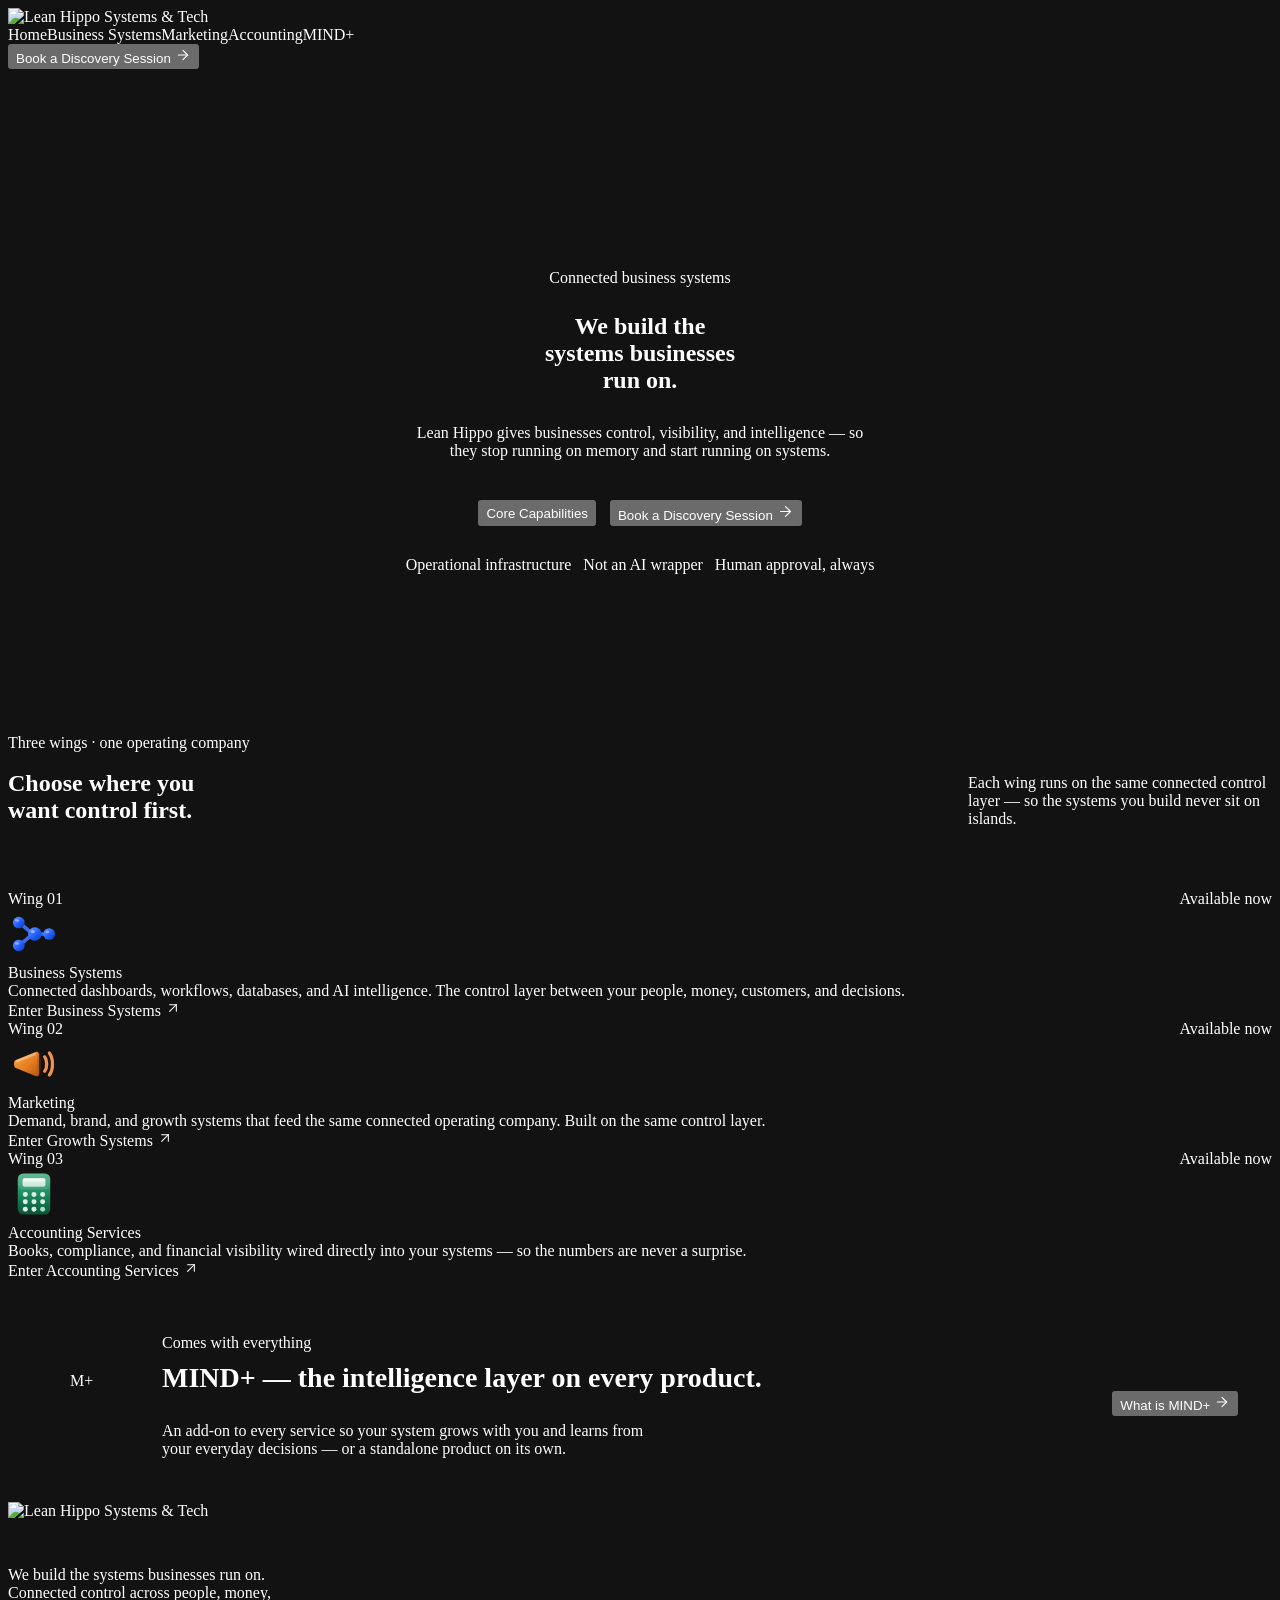
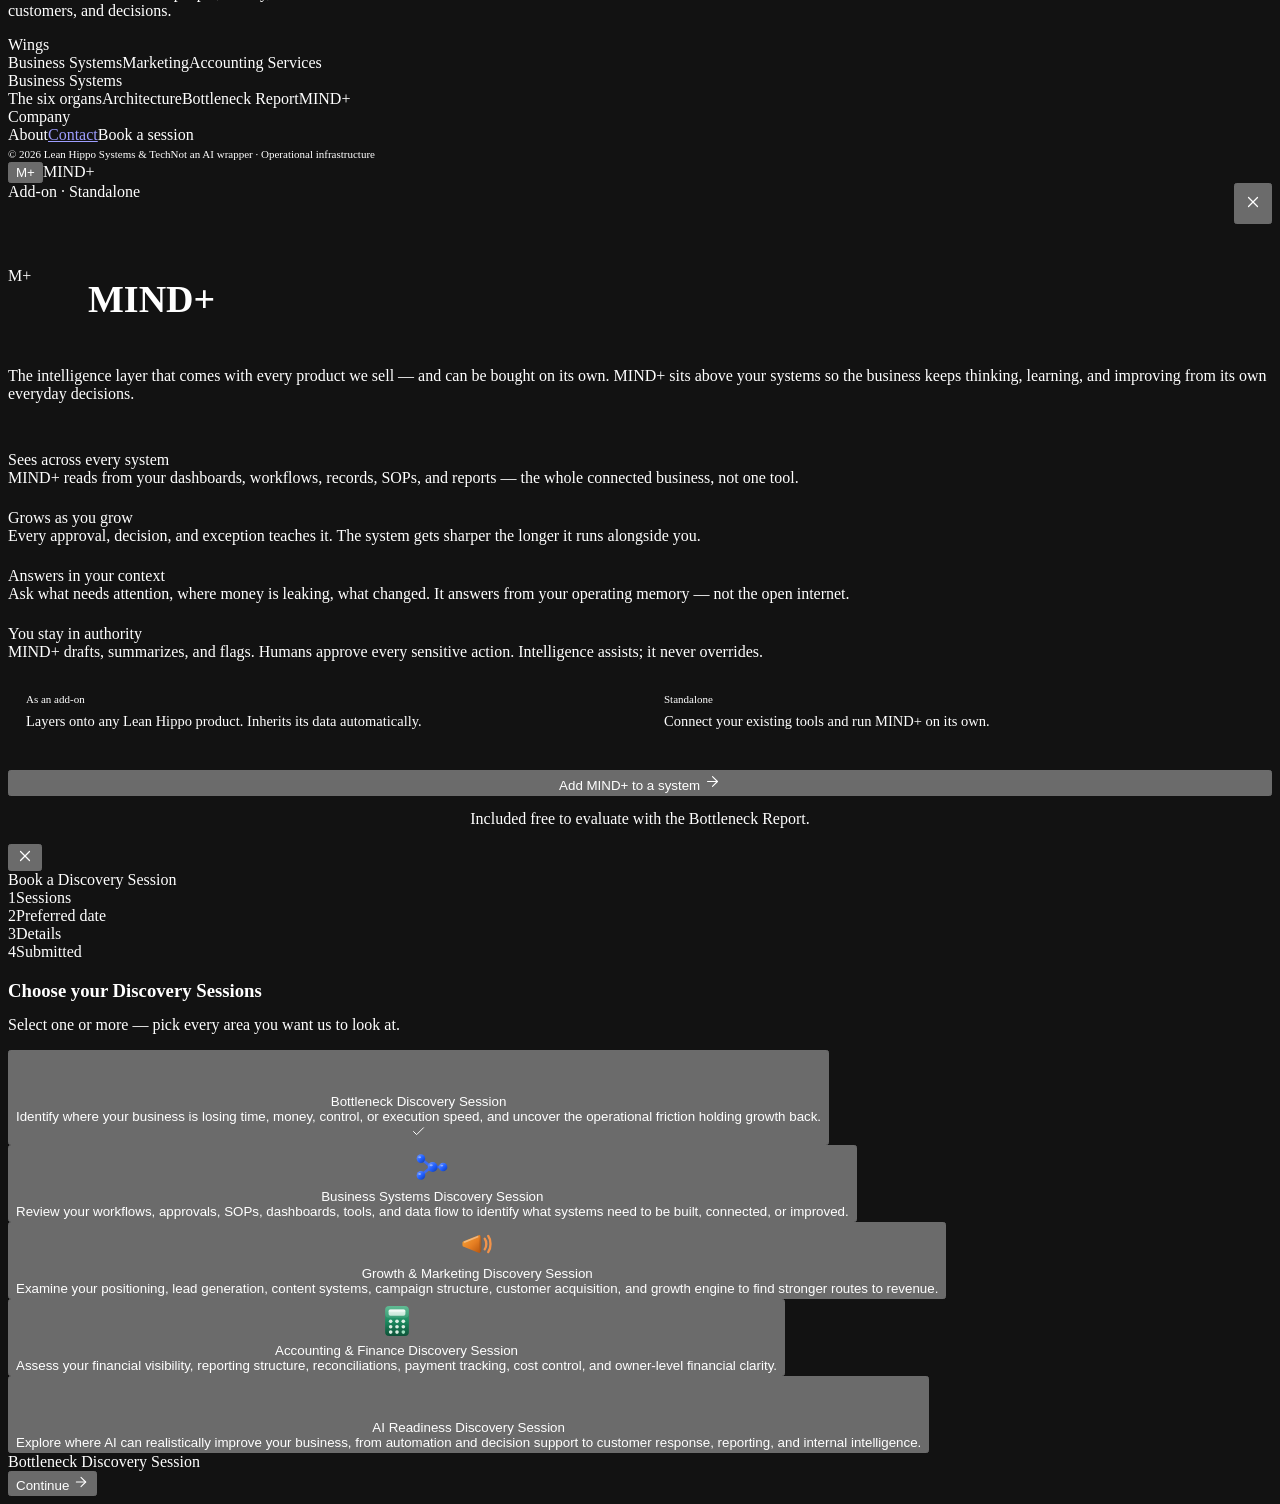
==== commit da306617: "Icons: remove badges + enlarge; Vertical pages: tighten section spacing (landing unchanged)" ====
--- a/leanhippo-deploy/out/index.html
+++ b/leanhippo-deploy/out/index.html
@@ -1 +1 @@
-<!DOCTYPE html><html lang="en"><head><meta charSet="utf-8"/><meta name="viewport" content="width=device-width, initial-scale=1"/><link rel="preload" href="/fonts/klik-light.otf" as="font" crossorigin="" type="font/otf"/><link rel="preload" href="/fonts/klik-regular.otf" as="font" crossorigin="" type="font/otf"/><link rel="preload" as="image" href="/logos/leanhippo-white.png"/><link rel="stylesheet" href="/_next/static/chunks/01v5r3_qu7zsm.css" data-precedence="next"/><link rel="preload" as="script" fetchPriority="low" href="/_next/static/chunks/1jq4o6yq14o4c.js"/><script src="/_next/static/chunks/07-hzktxqjvzd.js" async=""></script><script src="/_next/static/chunks/3n7dm2ojtyzwn.js" async=""></script><script src="/_next/static/chunks/0txyvzq5vlzx-.js" async=""></script><script src="/_next/static/chunks/turbopack-30pzc2_666_1s.js" async=""></script><script src="/_next/static/chunks/11soc54nd88fq.js" async=""></script><script src="/_next/static/chunks/158myu8e_yme3.js" async=""></script><script src="/_next/static/chunks/29w3rrcsu0bd0.js" async=""></script><link rel="preconnect" href="https://fonts.googleapis.com"/><link rel="preconnect" href="https://fonts.gstatic.com" crossorigin=""/><link rel="preload" href="/fonts/klik-light.otf" as="font" type="font/otf" crossorigin=""/><link rel="preload" href="/fonts/klik-regular.otf" as="font" type="font/otf" crossorigin=""/><meta name="theme-color" content="#050505"/><meta name="color-scheme" content="dark"/><title>Lean Hippo Systems &amp; Tech — Connected Business Systems</title><meta name="description" content="Lean Hippo builds connected business systems — dashboards, workflows, databases, automation, and AI intelligence (MIND+) — so businesses gain control and visibility and stop running on memory."/><meta name="application-name" content="Lean Hippo Systems &amp; Tech"/><meta name="author" content="Lean Hippo Systems &amp; Tech"/><link rel="manifest" href="/manifest.webmanifest"/><meta name="keywords" content="business systems,business automation,operations dashboard,workflow automation,AI for business,MIND+,P&amp;L reporting,CRM,SOP management,Lean Hippo,connected operating system,business control"/><meta name="creator" content="Lean Hippo Systems &amp; Tech"/><meta name="publisher" content="Lean Hippo Systems &amp; Tech"/><meta name="robots" content="index, follow"/><meta name="googlebot" content="index, follow, max-video-preview:-1, max-image-preview:large, max-snippet:-1"/><meta name="category" content="technology"/><link rel="canonical" href="https://leanhippo.io/"/><meta property="og:title" content="Lean Hippo Systems &amp; Tech — Connected Business Systems"/><meta property="og:description" content="Lean Hippo builds connected business systems — dashboards, workflows, databases, automation, and AI intelligence (MIND+) — so businesses gain control and visibility and stop running on memory."/><meta property="og:url" content="https://leanhippo.io/"/><meta property="og:site_name" content="Lean Hippo Systems &amp; Tech"/><meta property="og:locale" content="en_US"/><meta property="og:image" content="https://leanhippo.io/logos/leanhippo-white.png"/><meta property="og:image:width" content="1200"/><meta property="og:image:height" content="630"/><meta property="og:image:alt" content="Lean Hippo Systems &amp; Tech"/><meta property="og:type" content="website"/><meta name="twitter:card" content="summary_large_image"/><meta name="twitter:title" content="Lean Hippo Systems &amp; Tech — Connected Business Systems"/><meta name="twitter:description" content="Lean Hippo builds connected business systems — dashboards, workflows, databases, automation, and AI intelligence (MIND+) — so businesses gain control and visibility and stop running on memory."/><meta name="twitter:image" content="https://leanhippo.io/logos/leanhippo-white.png"/><link rel="icon" href="/favicon.ico?favicon.19alpidczs0ek.ico" sizes="48x48" type="image/x-icon"/><link rel="icon" href="/icon.png?icon.264wsd68iin1l.png" sizes="512x512" type="image/png"/><link rel="apple-touch-icon" href="/apple-icon.png?apple-icon.264wsd68iin1l.png" sizes="512x512" type="image/png"/><script type="application/ld+json">{"@context":"https://schema.org","@graph":[{"@type":"Organization","@id":"https://leanhippo.io/#organization","name":"Lean Hippo Systems & Tech","url":"https://leanhippo.io","logo":"https://leanhippo.io/logos/leanhippo-white.png","email":"contact@leanhippo.io","description":"Lean Hippo builds connected business systems — dashboards, workflows, databases, automation, and AI intelligence (MIND+) — so businesses gain control and visibility and stop running on memory.","slogan":"We build the systems businesses run on."},{"@type":"WebSite","@id":"https://leanhippo.io/#website","url":"https://leanhippo.io","name":"Lean Hippo Systems & Tech","publisher":{"@id":"https://leanhippo.io/#organization"},"inLanguage":"en"},{"@type":"Service","name":"Business Systems","provider":{"@id":"https://leanhippo.io/#organization"},"serviceType":"Connected business systems, automation, dashboards, and AI intelligence","areaServed":"Global","url":"https://leanhippo.io/business-systems","description":"A connected operating system across visibility, money, customers, knowledge, procurement, and decisions — with human approval and full auditability."},{"@type":"Product","name":"MIND+","brand":{"@id":"https://leanhippo.io/#organization"},"description":"An AI intelligence layer that comes with every Lean Hippo product or runs standalone — it answers questions, summarises activity, detects issues, and suggests what needs attention next."}]}</script><script src="/_next/static/chunks/0cz1d0mv5g_q7.js" noModule=""></script></head><body><div hidden=""><!--$--><!--/$--></div><header class="nav"><div class="brand"><img src="/logos/leanhippo-white.png" alt="Lean Hippo Systems &amp; Tech" width="232" height="58"/></div><nav class="links" aria-label="Primary"><span class="link on">Home</span><span class="link">Business Systems</span><span class="link">Marketing</span><span class="link">Accounting</span><span class="link">MIND+</span></nav><div style="display:flex;gap:10px;align-items:center"><button class="btn btn-primary">Book a Discovery Session <svg width="16" height="16" viewBox="0 0 24 24" fill="none" stroke="#fff" stroke-width="1.6" stroke-linecap="round" stroke-linejoin="round" aria-hidden="true"><path d="M5 12h14"></path><path d="M12 5l7 7-7 7"></path></svg></button></div></header><main data-screen-label="Landing"><section data-label="Hero" class="section grid-bg" style="padding-top:200px;padding-bottom:120px;position:relative;overflow:hidden"><canvas class="lh-network" style="position:absolute;inset:0;width:100%;height:100%;opacity:1;z-index:0" aria-hidden="true"></canvas><div style="position:absolute;inset:0;z-index:1;background:radial-gradient(95% 75% at 50% 2%, rgba(5,5,5,.05), rgba(5,5,5,.45) 62%, rgba(5,5,5,.78) 100%), linear-gradient(180deg, transparent 58%, var(--lh-black))"></div><img src="/logos/leanhippo-white.png" alt="" aria-hidden="true" class="hero-watermark" style="position:absolute;left:50%;top:54%;transform:translate(-50%,-50%);width:min(680px, 78%);opacity:0.05;z-index:1;pointer-events:none"/><div class="wrap" style="position:relative;z-index:2;text-align:center"><div class="eyebrow" style="justify-content:center">Connected business systems</div><h1 class="display h-xxl" style="margin:26px auto 0;max-width:16ch">We build the systems <b>businesses run on.</b></h1><p class="lead" style="margin:30px auto 0;max-width:56ch">Lean Hippo gives businesses control, visibility, and intelligence — so they stop running on memory and start running on systems.</p><div style="display:flex;gap:14px;justify-content:center;margin-top:40px"><button class="btn btn-secondary btn-lg">Core Capabilities</button><button class="btn btn-primary btn-lg">Book a Discovery Session <svg width="17" height="17" viewBox="0 0 24 24" fill="none" stroke="#fff" stroke-width="1.6" stroke-linecap="round" stroke-linejoin="round" aria-hidden="true"><path d="M5 12h14"></path><path d="M12 5l7 7-7 7"></path></svg></button></div><div style="display:flex;gap:12px;justify-content:center;margin-top:30px;flex-wrap:wrap"><span class="pill"><span class="dot" style="background:var(--accent);box-shadow:0 0 8px var(--accent)"></span>Operational infrastructure</span><span class="pill">Not an AI wrapper</span><span class="pill">Human approval, always</span></div></div></section><section data-label="Three Wings" class="section" id="wings" style="padding-top:40px"><div class="wrap"><div style="display:flex;align-items:flex-end;justify-content:space-between;flex-wrap:wrap;gap:20px;margin-bottom:46px"><div><div class="eyebrow"><span class="tick"></span>Three wings · one operating company</div><h2 class="display h-lg" style="margin-top:18px;max-width:18ch">Choose where you want <b>control first.</b></h2></div><p class="body" style="max-width:38ch">Each wing runs on the same connected control layer — so the systems you build never sit on islands.</p></div><div class="wings"><div class="wing available"><div class="edge"></div><div style="display:flex;justify-content:space-between;align-items:center"><span class="wnum">Wing 01</span><span class="pill live"><span class="dot"></span>Available now</span></div><div class="wicon"><svg width="26" height="26" viewBox="0 0 24 24" fill="none" aria-hidden="true"><defs><linearGradient id="_R_6qaulb_-n" x1="0" y1="0" x2="1" y2="1"><stop offset="0" stop-color="#6E97FF"></stop><stop offset="0.55" stop-color="#1F5EFF"></stop><stop offset="1" stop-color="#123B9F"></stop></linearGradient></defs><g stroke="#3D6BF0" stroke-width="1.7" stroke-linecap="round" fill="none"><path d="M6.3 7.7 10.3 11"></path><path d="M6.3 16.3 10.3 13"></path><path d="M15.4 12 16.7 12"></path></g><g fill="url(#_R_6qaulb_-n)"><circle cx="5" cy="6.7" r="2.7"></circle><circle cx="5" cy="17.3" r="2.7"></circle><circle cx="12.4" cy="12" r="3.1"></circle><circle cx="19" cy="12" r="2.7"></circle></g><g fill="#FFFFFF" opacity="0.42"><ellipse cx="4.2" cy="5.8" rx="0.9" ry="0.6"></ellipse><ellipse cx="4.2" cy="16.4" rx="0.9" ry="0.6"></ellipse><ellipse cx="11.5" cy="10.9" rx="1" ry="0.7"></ellipse><ellipse cx="18.2" cy="11.1" rx="0.9" ry="0.6"></ellipse></g></svg></div><div class="wtitle">Business Systems</div><div class="wdesc">Connected dashboards, workflows, databases, and AI intelligence. The control layer between your people, money, customers, and decisions.</div><div class="wfoot"><span class="btn btn-primary" style="pointer-events:none">Enter Business Systems<!-- --> <svg width="16" height="16" viewBox="0 0 24 24" fill="none" stroke="#fff" stroke-width="1.6" stroke-linecap="round" stroke-linejoin="round" aria-hidden="true"><path d="M7 17 17 7"></path><path d="M7 7h10v10"></path></svg></span></div></div><div class="wing available wing-mkt"><div class="edge"></div><div style="display:flex;justify-content:space-between;align-items:center"><span class="wnum">Wing 02</span><span class="pill live"><span class="dot"></span>Available now</span></div><div class="wicon"><svg width="26" height="26" viewBox="0 0 24 24" fill="none" aria-hidden="true"><defs><linearGradient id="_R_7aaulb_-mh" x1="0" y1="0" x2="1" y2="1"><stop offset="0" stop-color="#F6A93C"></stop><stop offset="0.55" stop-color="#E67E22"></stop><stop offset="1" stop-color="#B5560F"></stop></linearGradient></defs><g stroke="#F2934A" stroke-width="1.5" stroke-linecap="round" fill="none"><path d="M16.9 8.7 C18.2 10.3 18.2 13.7 16.9 15.3"></path><path d="M19.1 6.9 C21 9.3 21 14.7 19.1 17.1"></path></g><path d="M3.6 10.2 L13 6.4 C13.7 6.1 14.3 6.6 14.3 7.4 L14.3 16.6 C14.3 17.4 13.7 17.9 13 17.6 L3.6 13.8 C3.1 13.6 2.8 13.1 2.8 12.6 L2.8 11.4 C2.8 10.9 3.1 10.4 3.6 10.2 Z" fill="url(#_R_7aaulb_-mh)"></path><ellipse cx="14.3" cy="12" rx="0.9" ry="5.2" fill="#9C4A0E" opacity="0.32"></ellipse><path d="M4.2 10.7 L12.4 7.4" stroke="#FFFFFF" stroke-width="1.1" stroke-linecap="round" opacity="0.38" fill="none"></path></svg></div><div class="wtitle">Marketing</div><div class="wdesc">Demand, brand, and growth systems that feed the same connected operating company. Built on the same control layer.</div><div class="wfoot"><span class="btn btn-primary" style="pointer-events:none">Enter Growth Systems<!-- --> <svg width="16" height="16" viewBox="0 0 24 24" fill="none" stroke="#fff" stroke-width="1.6" stroke-linecap="round" stroke-linejoin="round" aria-hidden="true"><path d="M7 17 17 7"></path><path d="M7 7h10v10"></path></svg></span></div></div><div class="wing available wing-acc"><div class="edge"></div><div style="display:flex;justify-content:space-between;align-items:center"><span class="wnum">Wing 03</span><span class="pill live"><span class="dot"></span>Available now</span></div><div class="wicon"><svg width="26" height="26" viewBox="0 0 24 24" fill="none" aria-hidden="true"><defs><linearGradient id="_R_7qaulb_-cb" x1="0" y1="0" x2="0" y2="1"><stop offset="0" stop-color="#4FB488"></stop><stop offset="0.5" stop-color="#1B8B60"></stop><stop offset="1" stop-color="#0E5238"></stop></linearGradient><linearGradient id="_R_7qaulb_-cs" x1="0" y1="0" x2="0" y2="1"><stop offset="0" stop-color="#EAF6F0"></stop><stop offset="1" stop-color="#C5E6D7"></stop></linearGradient></defs><rect x="4.5" y="2.5" width="15" height="19" rx="2.6" fill="url(#_R_7qaulb_-cb)"></rect><rect x="4.5" y="2.5" width="15" height="7.5" rx="2.6" fill="#FFFFFF" opacity="0.10"></rect><rect x="6.7" y="4.7" width="10.6" height="4" rx="1.1" fill="url(#_R_7qaulb_-cs)"></rect><rect x="6.7" y="4.7" width="10.6" height="1.4" rx="1.1" fill="#FFFFFF" opacity="0.55"></rect><g fill="#DCEFE4"><circle cx="8" cy="12.2" r="1.15"></circle><circle cx="12" cy="12.2" r="1.15"></circle><circle cx="16" cy="12.2" r="1.15"></circle><circle cx="8" cy="15.6" r="1.15"></circle><circle cx="12" cy="15.6" r="1.15"></circle><circle cx="16" cy="15.6" r="1.15"></circle><circle cx="8" cy="19" r="1.15"></circle><circle cx="12" cy="19" r="1.15"></circle></g><circle cx="16" cy="19" r="1.15" fill="#9FE0C0"></circle></svg></div><div class="wtitle">Accounting Services</div><div class="wdesc">Books, compliance, and financial visibility wired directly into your systems — so the numbers are never a surprise.</div><div class="wfoot"><span class="btn btn-primary" style="pointer-events:none">Enter Accounting Services<!-- --> <svg width="16" height="16" viewBox="0 0 24 24" fill="none" stroke="#fff" stroke-width="1.6" stroke-linecap="round" stroke-linejoin="round" aria-hidden="true"><path d="M7 17 17 7"></path><path d="M7 7h10v10"></path></svg></span></div></div></div><div class="glass lit" style="margin-top:26px;padding:28px 34px;border-radius:var(--radius-lg);display:flex;align-items:center;gap:28px;flex-wrap:wrap"><div class="edge"></div><div class="mind-orb" style="width:64px;height:64px;animation:none;flex:0 0 auto;cursor:default"><span class="glyph"><span class="m">M</span><span class="p">+</span></span></div><div style="flex:1;min-width:240px"><div class="eyebrow">Comes with everything</div><h3 class="display h-md" style="margin-top:10px;font-size:28px">MIND<span class="cobalt">+</span> — the intelligence layer on every product.</h3><p class="body" style="margin-top:10px;max-width:62ch">An add-on to every service so your system grows with you and learns from your everyday decisions — or a standalone product on its own.</p></div><button class="btn btn-secondary btn-lg" style="flex:0 0 auto">What is MIND+ <svg width="16" height="16" viewBox="0 0 24 24" fill="none" stroke="currentColor" stroke-width="1.6" stroke-linecap="round" stroke-linejoin="round" aria-hidden="true"><path d="M5 12h14"></path><path d="M12 5l7 7-7 7"></path></svg></button></div></div></section></main><!--$--><!--/$--><footer class="footer"><div class="wrap"><div class="cols"><div><img src="/logos/leanhippo-white.png" alt="Lean Hippo Systems &amp; Tech" width="256" height="64" style="height:64px;width:auto;margin-bottom:30px"/><p class="small" style="max-width:34ch">We build the systems businesses run on. Connected control across people, money, customers, and decisions.</p></div><div><div class="ftitle">Wings</div><span class="flink">Business Systems</span><span class="flink">Marketing</span><span class="flink">Accounting Services</span></div><div><div class="ftitle">Business Systems</div><span class="flink">The six organs</span><span class="flink">Architecture</span><span class="flink">Bottleneck Report</span><span class="flink">MIND+</span></div><div><div class="ftitle">Company</div><span class="flink">About</span><a class="flink" href="mailto:contact@leanhippo.io">Contact</a><span class="flink">Book a session</span></div></div><div class="legal"><span class="fn" style="font-size:11px">© 2026 Lean Hippo Systems &amp; Tech</span><span class="fn" style="font-size:11px">Not an AI wrapper · Operational infrastructure</span></div></div></footer><div class="mindfab"><button class="mind-orb pulse" aria-label="Open MIND+"><span class="glyph"><span class="m">M</span><span class="p">+</span></span></button><span class="mind-cap">MIND+</span></div><div class="mind-overlay"></div><aside class="mind-panel" aria-hidden="true" aria-label="MIND+"><div class="mp-pad"><div style="display:flex;justify-content:space-between;align-items:flex-start"><div class="eyebrow">Add-on · Standalone</div><button class="btn btn-ghost" style="padding:8px" aria-label="Close"><svg width="18" height="18" viewBox="0 0 24 24" fill="none" stroke="currentColor" stroke-width="1.6" stroke-linecap="round" stroke-linejoin="round" aria-hidden="true"><path d="M18 6 6 18"></path><path d="M6 6l12 12"></path></svg></button></div><div style="display:flex;align-items:center;gap:16px;margin:22px 0 6px"><div class="mind-orb" style="width:64px;height:64px;animation:none;cursor:default"><span class="glyph"><span class="m">M</span><span class="p">+</span></span></div><h2 class="display h-md" style="font-size:38px">MIND<span class="cobalt">+</span></h2></div><p class="body" style="margin-top:14px">The intelligence layer that comes with<!-- --> <b style="color:var(--text-primary);font-weight:500">every product we sell</b> — and can be bought on its own. MIND+ sits above your systems so the business keeps thinking, learning, and improving from its own everyday decisions.</p><div style="margin:26px 0 8px"><div class="mind-feat"><div class="mf-ic"><svg width="18" height="18" viewBox="0 0 24 24" fill="none" stroke="var(--lh-cobalt-100)" stroke-width="1.6" stroke-linecap="round" stroke-linejoin="round" aria-hidden="true"><path d="M2 12s3.5-7 10-7 10 7 10 7-3.5 7-10 7-10-7-10-7z"></path><path d="M12 12m-3 0a3 3 0 1 0 6 0a3 3 0 1 0-6 0"></path></svg></div><div><div class="mf-h">Sees across every system</div><div class="mf-d">MIND+ reads from your dashboards, workflows, records, SOPs, and reports — the whole connected business, not one tool.</div></div></div><div class="mind-feat"><div class="mf-ic"><svg width="18" height="18" viewBox="0 0 24 24" fill="none" stroke="var(--lh-cobalt-100)" stroke-width="1.6" stroke-linecap="round" stroke-linejoin="round" aria-hidden="true"><path d="M3 12a9 9 0 0 1 15-6.7L21 8"></path><path d="M21 3v5h-5"></path><path d="M21 12a9 9 0 0 1-15 6.7L3 16"></path><path d="M3 21v-5h5"></path></svg></div><div><div class="mf-h">Grows as you grow</div><div class="mf-d">Every approval, decision, and exception teaches it. The system gets sharper the longer it runs alongside you.</div></div></div><div class="mind-feat"><div class="mf-ic"><svg width="18" height="18" viewBox="0 0 24 24" fill="none" stroke="var(--lh-cobalt-100)" stroke-width="1.6" stroke-linecap="round" stroke-linejoin="round" aria-hidden="true"><path d="M12 3l1.9 5.8a2 2 0 0 0 1.3 1.3L21 12l-5.8 1.9a2 2 0 0 0-1.3 1.3L12 21l-1.9-5.8a2 2 0 0 0-1.3-1.3L3 12l5.8-1.9a2 2 0 0 0 1.3-1.3z"></path></svg></div><div><div class="mf-h">Answers in your context</div><div class="mf-d">Ask what needs attention, where money is leaking, what changed. It answers from your operating memory — not the open internet.</div></div></div><div class="mind-feat"><div class="mf-ic"><svg width="18" height="18" viewBox="0 0 24 24" fill="none" stroke="var(--lh-cobalt-100)" stroke-width="1.6" stroke-linecap="round" stroke-linejoin="round" aria-hidden="true"><path d="M12 22s8-4 8-10V5l-8-3-8 3v7c0 6 8 10 8 10z"></path><path d="M9 12l2 2 4-4"></path></svg></div><div><div class="mf-h">You stay in authority</div><div class="mf-d">MIND+ drafts, summarizes, and flags. Humans approve every sensitive action. Intelligence assists; it never overrides.</div></div></div></div><div style="display:grid;grid-template-columns:1fr 1fr;gap:12px;margin:16px 0 10px"><div class="glass" style="padding:16px 18px;border-radius:var(--radius-md)"><div class="fn" style="font-size:11px">As an add-on</div><div class="body" style="font-size:14.5px;margin-top:8px">Layers onto any Lean Hippo product. Inherits its data automatically.</div></div><div class="glass lit" style="padding:16px 18px;border-radius:var(--radius-md)"><div class="edge"></div><div class="fn" style="font-size:11px;color:var(--lh-cobalt-100)">Standalone</div><div class="body" style="font-size:14.5px;margin-top:8px">Connect your existing tools and run MIND+ on its own.</div></div></div><button class="btn btn-primary btn-lg" style="width:100%;margin-top:14px">Add MIND+ to a system <svg width="17" height="17" viewBox="0 0 24 24" fill="none" stroke="#fff" stroke-width="1.6" stroke-linecap="round" stroke-linejoin="round" aria-hidden="true"><path d="M5 12h14"></path><path d="M12 5l7 7-7 7"></path></svg></button><p class="small" style="text-align:center;margin-top:14px">Included free to evaluate with the Bottleneck Report.</p></div></aside><div class="book-overlay"></div><div class="book-modal" role="dialog" aria-modal="true" aria-hidden="true" aria-label="Book a Discovery Session"><div class="book-glow"></div><button class="book-close" aria-label="Close"><svg width="18" height="18" viewBox="0 0 24 24" fill="none" stroke="currentColor" stroke-width="1.6" stroke-linecap="round" stroke-linejoin="round" aria-hidden="true"><path d="M18 6 6 18"></path><path d="M6 6l12 12"></path></svg></button><div class="book-head"><div class="eyebrow">Book a Discovery Session</div><div class="book-steps"><div class="book-pip on"><span class="bp-dot">1</span><span class="bp-l">Sessions</span></div><div class="book-pip"><span class="bp-dot">2</span><span class="bp-l">Preferred date</span></div><div class="book-pip"><span class="bp-dot">3</span><span class="bp-l">Details</span></div><div class="book-pip"><span class="bp-dot">4</span><span class="bp-l">Submitted</span></div></div></div><div class="book-body"><div class="book-pane"><h3 class="book-h">Choose your Discovery Sessions</h3><p class="book-sub" style="margin-top:-4px;margin-bottom:16px">Select one or more — pick every area you want us to look at.</p><div class="book-svcs"><button class="book-svc sel" aria-pressed="true"><div class="bs-ic"><svg width="20" height="20" viewBox="0 0 24 24" fill="none" stroke="var(--lh-cobalt-100)" stroke-width="1.6" stroke-linecap="round" stroke-linejoin="round" aria-hidden="true"><path d="M22 3H2l8 9.46V19l4 2v-8.54L22 3z"></path></svg></div><div class="bs-main"><div class="bs-row"><span class="bs-t">Bottleneck Discovery Session</span></div><div class="bs-d">Identify where your business is losing time, money, control, or execution speed, and uncover the operational friction holding growth back.</div></div><span class="bs-check on"><svg width="15" height="15" viewBox="0 0 24 24" fill="none" stroke="#fff" stroke-width="1.6" stroke-linecap="round" stroke-linejoin="round" aria-hidden="true"><path d="M20 6 9 17l-5-5"></path></svg></span></button><button class="book-svc" aria-pressed="false"><div class="bs-ic"><svg width="20" height="20" viewBox="0 0 24 24" fill="none" aria-hidden="true"><defs><linearGradient id="_R_lj5lb_-n" x1="0" y1="0" x2="1" y2="1"><stop offset="0" stop-color="#6E97FF"></stop><stop offset="0.55" stop-color="#1F5EFF"></stop><stop offset="1" stop-color="#123B9F"></stop></linearGradient></defs><g stroke="#3D6BF0" stroke-width="1.7" stroke-linecap="round" fill="none"><path d="M6.3 7.7 10.3 11"></path><path d="M6.3 16.3 10.3 13"></path><path d="M15.4 12 16.7 12"></path></g><g fill="url(#_R_lj5lb_-n)"><circle cx="5" cy="6.7" r="2.7"></circle><circle cx="5" cy="17.3" r="2.7"></circle><circle cx="12.4" cy="12" r="3.1"></circle><circle cx="19" cy="12" r="2.7"></circle></g><g fill="#FFFFFF" opacity="0.42"><ellipse cx="4.2" cy="5.8" rx="0.9" ry="0.6"></ellipse><ellipse cx="4.2" cy="16.4" rx="0.9" ry="0.6"></ellipse><ellipse cx="11.5" cy="10.9" rx="1" ry="0.7"></ellipse><ellipse cx="18.2" cy="11.1" rx="0.9" ry="0.6"></ellipse></g></svg></div><div class="bs-main"><div class="bs-row"><span class="bs-t">Business Systems Discovery Session</span></div><div class="bs-d">Review your workflows, approvals, SOPs, dashboards, tools, and data flow to identify what systems need to be built, connected, or improved.</div></div><span class="bs-check"></span></button><button class="book-svc" aria-pressed="false"><div class="bs-ic"><svg width="20" height="20" viewBox="0 0 24 24" fill="none" aria-hidden="true"><defs><linearGradient id="_R_nj5lb_-mh" x1="0" y1="0" x2="1" y2="1"><stop offset="0" stop-color="#F6A93C"></stop><stop offset="0.55" stop-color="#E67E22"></stop><stop offset="1" stop-color="#B5560F"></stop></linearGradient></defs><g stroke="#F2934A" stroke-width="1.5" stroke-linecap="round" fill="none"><path d="M16.9 8.7 C18.2 10.3 18.2 13.7 16.9 15.3"></path><path d="M19.1 6.9 C21 9.3 21 14.7 19.1 17.1"></path></g><path d="M3.6 10.2 L13 6.4 C13.7 6.1 14.3 6.6 14.3 7.4 L14.3 16.6 C14.3 17.4 13.7 17.9 13 17.6 L3.6 13.8 C3.1 13.6 2.8 13.1 2.8 12.6 L2.8 11.4 C2.8 10.9 3.1 10.4 3.6 10.2 Z" fill="url(#_R_nj5lb_-mh)"></path><ellipse cx="14.3" cy="12" rx="0.9" ry="5.2" fill="#9C4A0E" opacity="0.32"></ellipse><path d="M4.2 10.7 L12.4 7.4" stroke="#FFFFFF" stroke-width="1.1" stroke-linecap="round" opacity="0.38" fill="none"></path></svg></div><div class="bs-main"><div class="bs-row"><span class="bs-t">Growth &amp; Marketing Discovery Session</span></div><div class="bs-d">Examine your positioning, lead generation, content systems, campaign structure, customer acquisition, and growth engine to find stronger routes to revenue.</div></div><span class="bs-check"></span></button><button class="book-svc" aria-pressed="false"><div class="bs-ic"><svg width="20" height="20" viewBox="0 0 24 24" fill="none" aria-hidden="true"><defs><linearGradient id="_R_pj5lb_-cb" x1="0" y1="0" x2="0" y2="1"><stop offset="0" stop-color="#4FB488"></stop><stop offset="0.5" stop-color="#1B8B60"></stop><stop offset="1" stop-color="#0E5238"></stop></linearGradient><linearGradient id="_R_pj5lb_-cs" x1="0" y1="0" x2="0" y2="1"><stop offset="0" stop-color="#EAF6F0"></stop><stop offset="1" stop-color="#C5E6D7"></stop></linearGradient></defs><rect x="4.5" y="2.5" width="15" height="19" rx="2.6" fill="url(#_R_pj5lb_-cb)"></rect><rect x="4.5" y="2.5" width="15" height="7.5" rx="2.6" fill="#FFFFFF" opacity="0.10"></rect><rect x="6.7" y="4.7" width="10.6" height="4" rx="1.1" fill="url(#_R_pj5lb_-cs)"></rect><rect x="6.7" y="4.7" width="10.6" height="1.4" rx="1.1" fill="#FFFFFF" opacity="0.55"></rect><g fill="#DCEFE4"><circle cx="8" cy="12.2" r="1.15"></circle><circle cx="12" cy="12.2" r="1.15"></circle><circle cx="16" cy="12.2" r="1.15"></circle><circle cx="8" cy="15.6" r="1.15"></circle><circle cx="12" cy="15.6" r="1.15"></circle><circle cx="16" cy="15.6" r="1.15"></circle><circle cx="8" cy="19" r="1.15"></circle><circle cx="12" cy="19" r="1.15"></circle></g><circle cx="16" cy="19" r="1.15" fill="#9FE0C0"></circle></svg></div><div class="bs-main"><div class="bs-row"><span class="bs-t">Accounting &amp; Finance Discovery Session</span></div><div class="bs-d">Assess your financial visibility, reporting structure, reconciliations, payment tracking, cost control, and owner-level financial clarity.</div></div><span class="bs-check"></span></button><button class="book-svc" aria-pressed="false"><div class="bs-ic"><svg width="20" height="20" viewBox="0 0 24 24" fill="none" stroke="var(--lh-cobalt-100)" stroke-width="1.6" stroke-linecap="round" stroke-linejoin="round" aria-hidden="true"><path d="M12 5a3 3 0 1 0-5.997.142 4 4 0 0 0-2.526 5.77 4 4 0 0 0 .556 6.588A4 4 0 1 0 12 18Z"></path><path d="M12 5a3 3 0 1 1 5.997.142 4 4 0 0 1 2.526 5.77 4 4 0 0 1-.556 6.588A4 4 0 1 1 12 18Z"></path></svg></div><div class="bs-main"><div class="bs-row"><span class="bs-t">AI Readiness Discovery Session</span></div><div class="bs-d">Explore where AI can realistically improve your business, from automation and decision support to customer response, reporting, and internal intelligence.</div></div><span class="bs-check"></span></button></div></div></div><div class="book-foot"><div class="book-foot-info">Bottleneck Discovery Session</div><div class="book-foot-btns"><button class="btn btn-primary">Continue<!-- --> <svg width="16" height="16" viewBox="0 0 24 24" fill="none" stroke="#fff" stroke-width="1.6" stroke-linecap="round" stroke-linejoin="round" aria-hidden="true"><path d="M5 12h14"></path><path d="M12 5l7 7-7 7"></path></svg></button></div></div></div><script src="/_next/static/chunks/1jq4o6yq14o4c.js" id="_R_" async=""></script><script>(self.__next_f=self.__next_f||[]).push([0])</script><script>self.__next_f.push([1,"1:\"$Sreact.fragment\"\n3:I[14263,[\"/_next/static/chunks/11soc54nd88fq.js\",\"/_next/static/chunks/158myu8e_yme3.js\"],\"SiteChrome\"]\n4:I[39756,[\"/_next/static/chunks/11soc54nd88fq.js\",\"/_next/static/chunks/158myu8e_yme3.js\"],\"default\"]\n5:I[37457,[\"/_next/static/chunks/11soc54nd88fq.js\",\"/_next/static/chunks/158myu8e_yme3.js\"],\"default\"]\n6:I[35961,[\"/_next/static/chunks/11soc54nd88fq.js\",\"/_next/static/chunks/158myu8e_yme3.js\",\"/_next/static/chunks/29w3rrcsu0bd0.js\"],\"Landing\"]\n7:I[97367,[\"/_next/static/chunks/11soc54nd88fq.js\",\"/_next/static/chunks/158myu8e_yme3.js\"],\"OutletBoundary\"]\n8:\"$Sreact.suspense\"\nb:I[68027,[\"/_next/static/chunks/11soc54nd88fq.js\",\"/_next/static/chunks/158myu8e_yme3.js\"],\"default\",1]\n:HL[\"/_next/static/chunks/01v5r3_qu7zsm.css\",\"style\"]\n:HL[\"/fonts/klik-light.otf\",\"font\",{\"crossOrigin\":\"\",\"type\":\"font/otf\"}]\n:HL[\"/fonts/klik-regular.otf\",\"font\",{\"crossOrigin\":\"\",\"type\":\"font/otf\"}]\n2:T5a1,"])</script><script>self.__next_f.push([1,"{\"@context\":\"https://schema.org\",\"@graph\":[{\"@type\":\"Organization\",\"@id\":\"https://leanhippo.io/#organization\",\"name\":\"Lean Hippo Systems \u0026 Tech\",\"url\":\"https://leanhippo.io\",\"logo\":\"https://leanhippo.io/logos/leanhippo-white.png\",\"email\":\"contact@leanhippo.io\",\"description\":\"Lean Hippo builds connected business systems — dashboards, workflows, databases, automation, and AI intelligence (MIND+) — so businesses gain control and visibility and stop running on memory.\",\"slogan\":\"We build the systems businesses run on.\"},{\"@type\":\"WebSite\",\"@id\":\"https://leanhippo.io/#website\",\"url\":\"https://leanhippo.io\",\"name\":\"Lean Hippo Systems \u0026 Tech\",\"publisher\":{\"@id\":\"https://leanhippo.io/#organization\"},\"inLanguage\":\"en\"},{\"@type\":\"Service\",\"name\":\"Business Systems\",\"provider\":{\"@id\":\"https://leanhippo.io/#organization\"},\"serviceType\":\"Connected business systems, automation, dashboards, and AI intelligence\",\"areaServed\":\"Global\",\"url\":\"https://leanhippo.io/business-systems\",\"description\":\"A connected operating system across visibility, money, customers, knowledge, procurement, and decisions — with human approval and full auditability.\"},{\"@type\":\"Product\",\"name\":\"MIND+\",\"brand\":{\"@id\":\"https://leanhippo.io/#organization\"},\"description\":\"An AI intelligence layer that comes with every Lean Hippo product or runs standalone — it answers questions, summarises activity, detects issues, and suggests what needs attention next.\"}]}"])</script><script>self.__next_f.push([1,"0:{\"P\":null,\"c\":[\"\",\"\"],\"q\":\"\",\"i\":false,\"f\":[[[\"\",{\"children\":[\"__PAGE__\",{}]},\"$undefined\",\"$undefined\",16],[[\"$\",\"$1\",\"c\",{\"children\":[[[\"$\",\"link\",\"0\",{\"rel\":\"stylesheet\",\"href\":\"/_next/static/chunks/01v5r3_qu7zsm.css\",\"precedence\":\"next\",\"crossOrigin\":\"$undefined\",\"nonce\":\"$undefined\"}],[\"$\",\"script\",\"script-0\",{\"src\":\"/_next/static/chunks/11soc54nd88fq.js\",\"async\":true,\"nonce\":\"$undefined\"}],[\"$\",\"script\",\"script-1\",{\"src\":\"/_next/static/chunks/158myu8e_yme3.js\",\"async\":true,\"nonce\":\"$undefined\"}]],[\"$\",\"html\",null,{\"lang\":\"en\",\"children\":[[\"$\",\"head\",null,{\"children\":[[\"$\",\"link\",null,{\"rel\":\"preconnect\",\"href\":\"https://fonts.googleapis.com\"}],[\"$\",\"link\",null,{\"rel\":\"preconnect\",\"href\":\"https://fonts.gstatic.com\",\"crossOrigin\":\"\"}],[\"$\",\"link\",null,{\"rel\":\"preload\",\"href\":\"/fonts/klik-light.otf\",\"as\":\"font\",\"type\":\"font/otf\",\"crossOrigin\":\"\"}],[\"$\",\"link\",null,{\"rel\":\"preload\",\"href\":\"/fonts/klik-regular.otf\",\"as\":\"font\",\"type\":\"font/otf\",\"crossOrigin\":\"\"}],[\"$\",\"script\",null,{\"type\":\"application/ld+json\",\"dangerouslySetInnerHTML\":{\"__html\":\"$2\"}}]]}],[\"$\",\"body\",null,{\"children\":[\"$\",\"$L3\",null,{\"children\":[\"$\",\"$L4\",null,{\"parallelRouterKey\":\"children\",\"error\":\"$undefined\",\"errorStyles\":\"$undefined\",\"errorScripts\":\"$undefined\",\"template\":[\"$\",\"$L5\",null,{}],\"templateStyles\":\"$undefined\",\"templateScripts\":\"$undefined\",\"notFound\":[[[\"$\",\"title\",null,{\"children\":\"404: This page could not be found.\"}],[\"$\",\"div\",null,{\"style\":{\"fontFamily\":\"system-ui,\\\"Segoe UI\\\",Roboto,Helvetica,Arial,sans-serif,\\\"Apple Color Emoji\\\",\\\"Segoe UI Emoji\\\"\",\"height\":\"100vh\",\"textAlign\":\"center\",\"display\":\"flex\",\"flexDirection\":\"column\",\"alignItems\":\"center\",\"justifyContent\":\"center\"},\"children\":[\"$\",\"div\",null,{\"children\":[[\"$\",\"style\",null,{\"dangerouslySetInnerHTML\":{\"__html\":\"body{color:#000;background:#fff;margin:0}.next-error-h1{border-right:1px solid rgba(0,0,0,.3)}@media (prefers-color-scheme:dark){body{color:#fff;background:#000}.next-error-h1{border-right:1px solid rgba(255,255,255,.3)}}\"}}],[\"$\",\"h1\",null,{\"className\":\"next-error-h1\",\"style\":{\"display\":\"inline-block\",\"margin\":\"0 20px 0 0\",\"padding\":\"0 23px 0 0\",\"fontSize\":24,\"fontWeight\":500,\"verticalAlign\":\"top\",\"lineHeight\":\"49px\"},\"children\":404}],[\"$\",\"div\",null,{\"style\":{\"display\":\"inline-block\"},\"children\":[\"$\",\"h2\",null,{\"style\":{\"fontSize\":14,\"fontWeight\":400,\"lineHeight\":\"49px\",\"margin\":0},\"children\":\"This page could not be found.\"}]}]]}]}]],[]],\"forbidden\":\"$undefined\",\"unauthorized\":\"$undefined\"}]}]}]]}]]}],{\"children\":[[\"$\",\"$1\",\"c\",{\"children\":[[\"$\",\"$L6\",null,{}],[[\"$\",\"script\",\"script-0\",{\"src\":\"/_next/static/chunks/29w3rrcsu0bd0.js\",\"async\":true,\"nonce\":\"$undefined\"}]],[\"$\",\"$L7\",null,{\"children\":[\"$\",\"$8\",null,{\"name\":\"Next.MetadataOutlet\",\"children\":\"$@9\"}]}]]}],{},null,false,null]},null,false,null],\"$La\",false]],\"m\":\"$undefined\",\"G\":[\"$b\",[\"$Lc\"]],\"S\":true,\"h\":null,\"s\":\"$undefined\",\"l\":\"$undefined\",\"p\":\"$undefined\",\"d\":\"$undefined\",\"b\":\"5fts2pJJwlLiBrhDFw18U\"}\n"])</script><script>self.__next_f.push([1,"d:I[97367,[\"/_next/static/chunks/11soc54nd88fq.js\",\"/_next/static/chunks/158myu8e_yme3.js\"],\"ViewportBoundary\"]\nf:I[97367,[\"/_next/static/chunks/11soc54nd88fq.js\",\"/_next/static/chunks/158myu8e_yme3.js\"],\"MetadataBoundary\"]\na:[\"$\",\"$1\",\"h\",{\"children\":[null,[\"$\",\"$Ld\",null,{\"children\":\"$Le\"}],[\"$\",\"div\",null,{\"hidden\":true,\"children\":[\"$\",\"$Lf\",null,{\"children\":[\"$\",\"$8\",null,{\"name\":\"Next.Metadata\",\"children\":\"$L10\"}]}]}],null]}]\nc:[\"$\",\"link\",\"0\",{\"rel\":\"stylesheet\",\"href\":\"/_next/static/chunks/01v5r3_qu7zsm.css\",\"precedence\":\"next\",\"crossOrigin\":\"$undefined\",\"nonce\":\"$undefined\"}]\n"])</script><script>self.__next_f.push([1,"e:[[\"$\",\"meta\",\"0\",{\"charSet\":\"utf-8\"}],[\"$\",\"meta\",\"1\",{\"name\":\"viewport\",\"content\":\"width=device-width, initial-scale=1\"}],[\"$\",\"meta\",\"2\",{\"name\":\"theme-color\",\"content\":\"#050505\"}],[\"$\",\"meta\",\"3\",{\"name\":\"color-scheme\",\"content\":\"dark\"}]]\n"])</script><script>self.__next_f.push([1,"11:I[27201,[\"/_next/static/chunks/11soc54nd88fq.js\",\"/_next/static/chunks/158myu8e_yme3.js\"],\"IconMark\"]\n9:null\n"])</script><script>self.__next_f.push([1,"10:[[\"$\",\"title\",\"0\",{\"children\":\"Lean Hippo Systems \u0026 Tech — Connected Business Systems\"}],[\"$\",\"meta\",\"1\",{\"name\":\"description\",\"content\":\"Lean Hippo builds connected business systems — dashboards, workflows, databases, automation, and AI intelligence (MIND+) — so businesses gain control and visibility and stop running on memory.\"}],[\"$\",\"meta\",\"2\",{\"name\":\"application-name\",\"content\":\"Lean Hippo Systems \u0026 Tech\"}],[\"$\",\"meta\",\"3\",{\"name\":\"author\",\"content\":\"Lean Hippo Systems \u0026 Tech\"}],[\"$\",\"link\",\"4\",{\"rel\":\"manifest\",\"href\":\"/manifest.webmanifest\",\"crossOrigin\":\"$undefined\"}],[\"$\",\"meta\",\"5\",{\"name\":\"keywords\",\"content\":\"business systems,business automation,operations dashboard,workflow automation,AI for business,MIND+,P\u0026L reporting,CRM,SOP management,Lean Hippo,connected operating system,business control\"}],[\"$\",\"meta\",\"6\",{\"name\":\"creator\",\"content\":\"Lean Hippo Systems \u0026 Tech\"}],[\"$\",\"meta\",\"7\",{\"name\":\"publisher\",\"content\":\"Lean Hippo Systems \u0026 Tech\"}],[\"$\",\"meta\",\"8\",{\"name\":\"robots\",\"content\":\"index, follow\"}],[\"$\",\"meta\",\"9\",{\"name\":\"googlebot\",\"content\":\"index, follow, max-video-preview:-1, max-image-preview:large, max-snippet:-1\"}],[\"$\",\"meta\",\"10\",{\"name\":\"category\",\"content\":\"technology\"}],[\"$\",\"link\",\"11\",{\"rel\":\"canonical\",\"href\":\"https://leanhippo.io/\"}],[\"$\",\"meta\",\"12\",{\"property\":\"og:title\",\"content\":\"Lean Hippo Systems \u0026 Tech — Connected Business Systems\"}],[\"$\",\"meta\",\"13\",{\"property\":\"og:description\",\"content\":\"Lean Hippo builds connected business systems — dashboards, workflows, databases, automation, and AI intelligence (MIND+) — so businesses gain control and visibility and stop running on memory.\"}],[\"$\",\"meta\",\"14\",{\"property\":\"og:url\",\"content\":\"https://leanhippo.io/\"}],[\"$\",\"meta\",\"15\",{\"property\":\"og:site_name\",\"content\":\"Lean Hippo Systems \u0026 Tech\"}],[\"$\",\"meta\",\"16\",{\"property\":\"og:locale\",\"content\":\"en_US\"}],[\"$\",\"meta\",\"17\",{\"property\":\"og:image\",\"content\":\"https://leanhippo.io/logos/leanhippo-white.png\"}],[\"$\",\"meta\",\"18\",{\"property\":\"og:image:width\",\"content\":\"1200\"}],[\"$\",\"meta\",\"19\",{\"property\":\"og:image:height\",\"content\":\"630\"}],[\"$\",\"meta\",\"20\",{\"property\":\"og:image:alt\",\"content\":\"Lean Hippo Systems \u0026 Tech\"}],[\"$\",\"meta\",\"21\",{\"property\":\"og:type\",\"content\":\"website\"}],[\"$\",\"meta\",\"22\",{\"name\":\"twitter:card\",\"content\":\"summary_large_image\"}],[\"$\",\"meta\",\"23\",{\"name\":\"twitter:title\",\"content\":\"Lean Hippo Systems \u0026 Tech — Connected Business Systems\"}],[\"$\",\"meta\",\"24\",{\"name\":\"twitter:description\",\"content\":\"Lean Hippo builds connected business systems — dashboards, workflows, databases, automation, and AI intelligence (MIND+) — so businesses gain control and visibility and stop running on memory.\"}],[\"$\",\"meta\",\"25\",{\"name\":\"twitter:image\",\"content\":\"https://leanhippo.io/logos/leanhippo-white.png\"}],[\"$\",\"link\",\"26\",{\"rel\":\"icon\",\"href\":\"/favicon.ico?favicon.19alpidczs0ek.ico\",\"sizes\":\"48x48\",\"type\":\"image/x-icon\"}],[\"$\",\"link\",\"27\",{\"rel\":\"icon\",\"href\":\"/icon.png?icon.264wsd68iin1l.png\",\"sizes\":\"512x512\",\"type\":\"image/png\"}],[\"$\",\"link\",\"28\",{\"rel\":\"apple-touch-icon\",\"href\":\"/apple-icon.png?apple-icon.264wsd68iin1l.png\",\"sizes\":\"512x512\",\"type\":\"image/png\"}],[\"$\",\"$L11\",\"29\",{}]]\n"])</script></body></html>+<!DOCTYPE html><html lang="en"><head><meta charSet="utf-8"/><meta name="viewport" content="width=device-width, initial-scale=1"/><link rel="preload" href="/fonts/klik-light.otf" as="font" crossorigin="" type="font/otf"/><link rel="preload" href="/fonts/klik-regular.otf" as="font" crossorigin="" type="font/otf"/><link rel="preload" as="image" href="/logos/leanhippo-white.png"/><link rel="stylesheet" href="/_next/static/chunks/236ng5qt6gle8.css" data-precedence="next"/><link rel="preload" as="script" fetchPriority="low" href="/_next/static/chunks/1jq4o6yq14o4c.js"/><script src="/_next/static/chunks/07-hzktxqjvzd.js" async=""></script><script src="/_next/static/chunks/3n7dm2ojtyzwn.js" async=""></script><script src="/_next/static/chunks/0txyvzq5vlzx-.js" async=""></script><script src="/_next/static/chunks/turbopack-30pzc2_666_1s.js" async=""></script><script src="/_next/static/chunks/27u_-yvpi5lbj.js" async=""></script><script src="/_next/static/chunks/158myu8e_yme3.js" async=""></script><script src="/_next/static/chunks/2fd81g1yu9v2r.js" async=""></script><link rel="preconnect" href="https://fonts.googleapis.com"/><link rel="preconnect" href="https://fonts.gstatic.com" crossorigin=""/><link rel="preload" href="/fonts/klik-light.otf" as="font" type="font/otf" crossorigin=""/><link rel="preload" href="/fonts/klik-regular.otf" as="font" type="font/otf" crossorigin=""/><meta name="theme-color" content="#050505"/><meta name="color-scheme" content="dark"/><title>Lean Hippo Systems &amp; Tech — Connected Business Systems</title><meta name="description" content="Lean Hippo builds connected business systems — dashboards, workflows, databases, automation, and AI intelligence (MIND+) — so businesses gain control and visibility and stop running on memory."/><meta name="application-name" content="Lean Hippo Systems &amp; Tech"/><meta name="author" content="Lean Hippo Systems &amp; Tech"/><link rel="manifest" href="/manifest.webmanifest"/><meta name="keywords" content="business systems,business automation,operations dashboard,workflow automation,AI for business,MIND+,P&amp;L reporting,CRM,SOP management,Lean Hippo,connected operating system,business control"/><meta name="creator" content="Lean Hippo Systems &amp; Tech"/><meta name="publisher" content="Lean Hippo Systems &amp; Tech"/><meta name="robots" content="index, follow"/><meta name="googlebot" content="index, follow, max-video-preview:-1, max-image-preview:large, max-snippet:-1"/><meta name="category" content="technology"/><link rel="canonical" href="https://leanhippo.io/"/><meta property="og:title" content="Lean Hippo Systems &amp; Tech — Connected Business Systems"/><meta property="og:description" content="Lean Hippo builds connected business systems — dashboards, workflows, databases, automation, and AI intelligence (MIND+) — so businesses gain control and visibility and stop running on memory."/><meta property="og:url" content="https://leanhippo.io/"/><meta property="og:site_name" content="Lean Hippo Systems &amp; Tech"/><meta property="og:locale" content="en_US"/><meta property="og:image" content="https://leanhippo.io/logos/leanhippo-white.png"/><meta property="og:image:width" content="1200"/><meta property="og:image:height" content="630"/><meta property="og:image:alt" content="Lean Hippo Systems &amp; Tech"/><meta property="og:type" content="website"/><meta name="twitter:card" content="summary_large_image"/><meta name="twitter:title" content="Lean Hippo Systems &amp; Tech — Connected Business Systems"/><meta name="twitter:description" content="Lean Hippo builds connected business systems — dashboards, workflows, databases, automation, and AI intelligence (MIND+) — so businesses gain control and visibility and stop running on memory."/><meta name="twitter:image" content="https://leanhippo.io/logos/leanhippo-white.png"/><link rel="icon" href="/favicon.ico?favicon.19alpidczs0ek.ico" sizes="48x48" type="image/x-icon"/><link rel="icon" href="/icon.png?icon.264wsd68iin1l.png" sizes="512x512" type="image/png"/><link rel="apple-touch-icon" href="/apple-icon.png?apple-icon.264wsd68iin1l.png" sizes="512x512" type="image/png"/><script type="application/ld+json">{"@context":"https://schema.org","@graph":[{"@type":"Organization","@id":"https://leanhippo.io/#organization","name":"Lean Hippo Systems & Tech","url":"https://leanhippo.io","logo":"https://leanhippo.io/logos/leanhippo-white.png","email":"contact@leanhippo.io","description":"Lean Hippo builds connected business systems — dashboards, workflows, databases, automation, and AI intelligence (MIND+) — so businesses gain control and visibility and stop running on memory.","slogan":"We build the systems businesses run on."},{"@type":"WebSite","@id":"https://leanhippo.io/#website","url":"https://leanhippo.io","name":"Lean Hippo Systems & Tech","publisher":{"@id":"https://leanhippo.io/#organization"},"inLanguage":"en"},{"@type":"Service","name":"Business Systems","provider":{"@id":"https://leanhippo.io/#organization"},"serviceType":"Connected business systems, automation, dashboards, and AI intelligence","areaServed":"Global","url":"https://leanhippo.io/business-systems","description":"A connected operating system across visibility, money, customers, knowledge, procurement, and decisions — with human approval and full auditability."},{"@type":"Product","name":"MIND+","brand":{"@id":"https://leanhippo.io/#organization"},"description":"An AI intelligence layer that comes with every Lean Hippo product or runs standalone — it answers questions, summarises activity, detects issues, and suggests what needs attention next."}]}</script><script src="/_next/static/chunks/0cz1d0mv5g_q7.js" noModule=""></script></head><body><div hidden=""><!--$--><!--/$--></div><header class="nav"><div class="brand"><img src="/logos/leanhippo-white.png" alt="Lean Hippo Systems &amp; Tech" width="232" height="58"/></div><nav class="links" aria-label="Primary"><span class="link on">Home</span><span class="link">Business Systems</span><span class="link">Marketing</span><span class="link">Accounting</span><span class="link">MIND+</span></nav><div style="display:flex;gap:10px;align-items:center"><button class="btn btn-primary">Book a Discovery Session <svg width="16" height="16" viewBox="0 0 24 24" fill="none" stroke="#fff" stroke-width="1.6" stroke-linecap="round" stroke-linejoin="round" aria-hidden="true"><path d="M5 12h14"></path><path d="M12 5l7 7-7 7"></path></svg></button></div></header><main data-screen-label="Landing"><section data-label="Hero" class="section grid-bg" style="padding-top:200px;padding-bottom:120px;position:relative;overflow:hidden"><canvas class="lh-network" style="position:absolute;inset:0;width:100%;height:100%;opacity:1;z-index:0" aria-hidden="true"></canvas><div style="position:absolute;inset:0;z-index:1;background:radial-gradient(95% 75% at 50% 2%, rgba(5,5,5,.05), rgba(5,5,5,.45) 62%, rgba(5,5,5,.78) 100%), linear-gradient(180deg, transparent 58%, var(--lh-black))"></div><img src="/logos/leanhippo-white.png" alt="" aria-hidden="true" class="hero-watermark" style="position:absolute;left:50%;top:54%;transform:translate(-50%,-50%);width:min(680px, 78%);opacity:0.05;z-index:1;pointer-events:none"/><div class="wrap" style="position:relative;z-index:2;text-align:center"><div class="eyebrow" style="justify-content:center">Connected business systems</div><h1 class="display h-xxl" style="margin:26px auto 0;max-width:16ch">We build the systems <b>businesses run on.</b></h1><p class="lead" style="margin:30px auto 0;max-width:56ch">Lean Hippo gives businesses control, visibility, and intelligence — so they stop running on memory and start running on systems.</p><div style="display:flex;gap:14px;justify-content:center;margin-top:40px"><button class="btn btn-secondary btn-lg">Core Capabilities</button><button class="btn btn-primary btn-lg">Book a Discovery Session <svg width="17" height="17" viewBox="0 0 24 24" fill="none" stroke="#fff" stroke-width="1.6" stroke-linecap="round" stroke-linejoin="round" aria-hidden="true"><path d="M5 12h14"></path><path d="M12 5l7 7-7 7"></path></svg></button></div><div style="display:flex;gap:12px;justify-content:center;margin-top:30px;flex-wrap:wrap"><span class="pill"><span class="dot" style="background:var(--accent);box-shadow:0 0 8px var(--accent)"></span>Operational infrastructure</span><span class="pill">Not an AI wrapper</span><span class="pill">Human approval, always</span></div></div></section><section data-label="Three Wings" class="section" id="wings" style="padding-top:40px"><div class="wrap"><div style="display:flex;align-items:flex-end;justify-content:space-between;flex-wrap:wrap;gap:20px;margin-bottom:46px"><div><div class="eyebrow"><span class="tick"></span>Three wings · one operating company</div><h2 class="display h-lg" style="margin-top:18px;max-width:18ch">Choose where you want <b>control first.</b></h2></div><p class="body" style="max-width:38ch">Each wing runs on the same connected control layer — so the systems you build never sit on islands.</p></div><div class="wings"><div class="wing available"><div class="edge"></div><div style="display:flex;justify-content:space-between;align-items:center"><span class="wnum">Wing 01</span><span class="pill live"><span class="dot"></span>Available now</span></div><div class="wicon"><svg width="52" height="52" viewBox="0 0 24 24" fill="none" aria-hidden="true"><defs><linearGradient id="_R_6qaulb_-n" x1="0" y1="0" x2="1" y2="1"><stop offset="0" stop-color="#6E97FF"></stop><stop offset="0.55" stop-color="#1F5EFF"></stop><stop offset="1" stop-color="#123B9F"></stop></linearGradient></defs><g stroke="#3D6BF0" stroke-width="1.7" stroke-linecap="round" fill="none"><path d="M6.3 7.7 10.3 11"></path><path d="M6.3 16.3 10.3 13"></path><path d="M15.4 12 16.7 12"></path></g><g fill="url(#_R_6qaulb_-n)"><circle cx="5" cy="6.7" r="2.7"></circle><circle cx="5" cy="17.3" r="2.7"></circle><circle cx="12.4" cy="12" r="3.1"></circle><circle cx="19" cy="12" r="2.7"></circle></g><g fill="#FFFFFF" opacity="0.42"><ellipse cx="4.2" cy="5.8" rx="0.9" ry="0.6"></ellipse><ellipse cx="4.2" cy="16.4" rx="0.9" ry="0.6"></ellipse><ellipse cx="11.5" cy="10.9" rx="1" ry="0.7"></ellipse><ellipse cx="18.2" cy="11.1" rx="0.9" ry="0.6"></ellipse></g></svg></div><div class="wtitle">Business Systems</div><div class="wdesc">Connected dashboards, workflows, databases, and AI intelligence. The control layer between your people, money, customers, and decisions.</div><div class="wfoot"><span class="btn btn-primary" style="pointer-events:none">Enter Business Systems<!-- --> <svg width="16" height="16" viewBox="0 0 24 24" fill="none" stroke="#fff" stroke-width="1.6" stroke-linecap="round" stroke-linejoin="round" aria-hidden="true"><path d="M7 17 17 7"></path><path d="M7 7h10v10"></path></svg></span></div></div><div class="wing available wing-mkt"><div class="edge"></div><div style="display:flex;justify-content:space-between;align-items:center"><span class="wnum">Wing 02</span><span class="pill live"><span class="dot"></span>Available now</span></div><div class="wicon"><svg width="52" height="52" viewBox="0 0 24 24" fill="none" aria-hidden="true"><defs><linearGradient id="_R_7aaulb_-mh" x1="0" y1="0" x2="1" y2="1"><stop offset="0" stop-color="#F6A93C"></stop><stop offset="0.55" stop-color="#E67E22"></stop><stop offset="1" stop-color="#B5560F"></stop></linearGradient></defs><g stroke="#F2934A" stroke-width="1.5" stroke-linecap="round" fill="none"><path d="M16.9 8.7 C18.2 10.3 18.2 13.7 16.9 15.3"></path><path d="M19.1 6.9 C21 9.3 21 14.7 19.1 17.1"></path></g><path d="M3.6 10.2 L13 6.4 C13.7 6.1 14.3 6.6 14.3 7.4 L14.3 16.6 C14.3 17.4 13.7 17.9 13 17.6 L3.6 13.8 C3.1 13.6 2.8 13.1 2.8 12.6 L2.8 11.4 C2.8 10.9 3.1 10.4 3.6 10.2 Z" fill="url(#_R_7aaulb_-mh)"></path><ellipse cx="14.3" cy="12" rx="0.9" ry="5.2" fill="#9C4A0E" opacity="0.32"></ellipse><path d="M4.2 10.7 L12.4 7.4" stroke="#FFFFFF" stroke-width="1.1" stroke-linecap="round" opacity="0.38" fill="none"></path></svg></div><div class="wtitle">Marketing</div><div class="wdesc">Demand, brand, and growth systems that feed the same connected operating company. Built on the same control layer.</div><div class="wfoot"><span class="btn btn-primary" style="pointer-events:none">Enter Growth Systems<!-- --> <svg width="16" height="16" viewBox="0 0 24 24" fill="none" stroke="#fff" stroke-width="1.6" stroke-linecap="round" stroke-linejoin="round" aria-hidden="true"><path d="M7 17 17 7"></path><path d="M7 7h10v10"></path></svg></span></div></div><div class="wing available wing-acc"><div class="edge"></div><div style="display:flex;justify-content:space-between;align-items:center"><span class="wnum">Wing 03</span><span class="pill live"><span class="dot"></span>Available now</span></div><div class="wicon"><svg width="52" height="52" viewBox="0 0 24 24" fill="none" aria-hidden="true"><defs><linearGradient id="_R_7qaulb_-cb" x1="0" y1="0" x2="0" y2="1"><stop offset="0" stop-color="#4FB488"></stop><stop offset="0.5" stop-color="#1B8B60"></stop><stop offset="1" stop-color="#0E5238"></stop></linearGradient><linearGradient id="_R_7qaulb_-cs" x1="0" y1="0" x2="0" y2="1"><stop offset="0" stop-color="#EAF6F0"></stop><stop offset="1" stop-color="#C5E6D7"></stop></linearGradient></defs><rect x="4.5" y="2.5" width="15" height="19" rx="2.6" fill="url(#_R_7qaulb_-cb)"></rect><rect x="4.5" y="2.5" width="15" height="7.5" rx="2.6" fill="#FFFFFF" opacity="0.10"></rect><rect x="6.7" y="4.7" width="10.6" height="4" rx="1.1" fill="url(#_R_7qaulb_-cs)"></rect><rect x="6.7" y="4.7" width="10.6" height="1.4" rx="1.1" fill="#FFFFFF" opacity="0.55"></rect><g fill="#DCEFE4"><circle cx="8" cy="12.2" r="1.15"></circle><circle cx="12" cy="12.2" r="1.15"></circle><circle cx="16" cy="12.2" r="1.15"></circle><circle cx="8" cy="15.6" r="1.15"></circle><circle cx="12" cy="15.6" r="1.15"></circle><circle cx="16" cy="15.6" r="1.15"></circle><circle cx="8" cy="19" r="1.15"></circle><circle cx="12" cy="19" r="1.15"></circle></g><circle cx="16" cy="19" r="1.15" fill="#9FE0C0"></circle></svg></div><div class="wtitle">Accounting Services</div><div class="wdesc">Books, compliance, and financial visibility wired directly into your systems — so the numbers are never a surprise.</div><div class="wfoot"><span class="btn btn-primary" style="pointer-events:none">Enter Accounting Services<!-- --> <svg width="16" height="16" viewBox="0 0 24 24" fill="none" stroke="#fff" stroke-width="1.6" stroke-linecap="round" stroke-linejoin="round" aria-hidden="true"><path d="M7 17 17 7"></path><path d="M7 7h10v10"></path></svg></span></div></div></div><div class="glass lit" style="margin-top:26px;padding:28px 34px;border-radius:var(--radius-lg);display:flex;align-items:center;gap:28px;flex-wrap:wrap"><div class="edge"></div><div class="mind-orb" style="width:64px;height:64px;animation:none;flex:0 0 auto;cursor:default"><span class="glyph"><span class="m">M</span><span class="p">+</span></span></div><div style="flex:1;min-width:240px"><div class="eyebrow">Comes with everything</div><h3 class="display h-md" style="margin-top:10px;font-size:28px">MIND<span class="cobalt">+</span> — the intelligence layer on every product.</h3><p class="body" style="margin-top:10px;max-width:62ch">An add-on to every service so your system grows with you and learns from your everyday decisions — or a standalone product on its own.</p></div><button class="btn btn-secondary btn-lg" style="flex:0 0 auto">What is MIND+ <svg width="16" height="16" viewBox="0 0 24 24" fill="none" stroke="currentColor" stroke-width="1.6" stroke-linecap="round" stroke-linejoin="round" aria-hidden="true"><path d="M5 12h14"></path><path d="M12 5l7 7-7 7"></path></svg></button></div></div></section></main><!--$--><!--/$--><footer class="footer"><div class="wrap"><div class="cols"><div><img src="/logos/leanhippo-white.png" alt="Lean Hippo Systems &amp; Tech" width="256" height="64" style="height:64px;width:auto;margin-bottom:30px"/><p class="small" style="max-width:34ch">We build the systems businesses run on. Connected control across people, money, customers, and decisions.</p></div><div><div class="ftitle">Wings</div><span class="flink">Business Systems</span><span class="flink">Marketing</span><span class="flink">Accounting Services</span></div><div><div class="ftitle">Business Systems</div><span class="flink">The six organs</span><span class="flink">Architecture</span><span class="flink">Bottleneck Report</span><span class="flink">MIND+</span></div><div><div class="ftitle">Company</div><span class="flink">About</span><a class="flink" href="mailto:contact@leanhippo.io">Contact</a><span class="flink">Book a session</span></div></div><div class="legal"><span class="fn" style="font-size:11px">© 2026 Lean Hippo Systems &amp; Tech</span><span class="fn" style="font-size:11px">Not an AI wrapper · Operational infrastructure</span></div></div></footer><div class="mindfab"><button class="mind-orb pulse" aria-label="Open MIND+"><span class="glyph"><span class="m">M</span><span class="p">+</span></span></button><span class="mind-cap">MIND+</span></div><div class="mind-overlay"></div><aside class="mind-panel" aria-hidden="true" aria-label="MIND+"><div class="mp-pad"><div style="display:flex;justify-content:space-between;align-items:flex-start"><div class="eyebrow">Add-on · Standalone</div><button class="btn btn-ghost" style="padding:8px" aria-label="Close"><svg width="18" height="18" viewBox="0 0 24 24" fill="none" stroke="currentColor" stroke-width="1.6" stroke-linecap="round" stroke-linejoin="round" aria-hidden="true"><path d="M18 6 6 18"></path><path d="M6 6l12 12"></path></svg></button></div><div style="display:flex;align-items:center;gap:16px;margin:22px 0 6px"><div class="mind-orb" style="width:64px;height:64px;animation:none;cursor:default"><span class="glyph"><span class="m">M</span><span class="p">+</span></span></div><h2 class="display h-md" style="font-size:38px">MIND<span class="cobalt">+</span></h2></div><p class="body" style="margin-top:14px">The intelligence layer that comes with<!-- --> <b style="color:var(--text-primary);font-weight:500">every product we sell</b> — and can be bought on its own. MIND+ sits above your systems so the business keeps thinking, learning, and improving from its own everyday decisions.</p><div style="margin:26px 0 8px"><div class="mind-feat"><div class="mf-ic"><svg width="18" height="18" viewBox="0 0 24 24" fill="none" stroke="var(--lh-cobalt-100)" stroke-width="1.6" stroke-linecap="round" stroke-linejoin="round" aria-hidden="true"><path d="M2 12s3.5-7 10-7 10 7 10 7-3.5 7-10 7-10-7-10-7z"></path><path d="M12 12m-3 0a3 3 0 1 0 6 0a3 3 0 1 0-6 0"></path></svg></div><div><div class="mf-h">Sees across every system</div><div class="mf-d">MIND+ reads from your dashboards, workflows, records, SOPs, and reports — the whole connected business, not one tool.</div></div></div><div class="mind-feat"><div class="mf-ic"><svg width="18" height="18" viewBox="0 0 24 24" fill="none" stroke="var(--lh-cobalt-100)" stroke-width="1.6" stroke-linecap="round" stroke-linejoin="round" aria-hidden="true"><path d="M3 12a9 9 0 0 1 15-6.7L21 8"></path><path d="M21 3v5h-5"></path><path d="M21 12a9 9 0 0 1-15 6.7L3 16"></path><path d="M3 21v-5h5"></path></svg></div><div><div class="mf-h">Grows as you grow</div><div class="mf-d">Every approval, decision, and exception teaches it. The system gets sharper the longer it runs alongside you.</div></div></div><div class="mind-feat"><div class="mf-ic"><svg width="18" height="18" viewBox="0 0 24 24" fill="none" stroke="var(--lh-cobalt-100)" stroke-width="1.6" stroke-linecap="round" stroke-linejoin="round" aria-hidden="true"><path d="M12 3l1.9 5.8a2 2 0 0 0 1.3 1.3L21 12l-5.8 1.9a2 2 0 0 0-1.3 1.3L12 21l-1.9-5.8a2 2 0 0 0-1.3-1.3L3 12l5.8-1.9a2 2 0 0 0 1.3-1.3z"></path></svg></div><div><div class="mf-h">Answers in your context</div><div class="mf-d">Ask what needs attention, where money is leaking, what changed. It answers from your operating memory — not the open internet.</div></div></div><div class="mind-feat"><div class="mf-ic"><svg width="18" height="18" viewBox="0 0 24 24" fill="none" stroke="var(--lh-cobalt-100)" stroke-width="1.6" stroke-linecap="round" stroke-linejoin="round" aria-hidden="true"><path d="M12 22s8-4 8-10V5l-8-3-8 3v7c0 6 8 10 8 10z"></path><path d="M9 12l2 2 4-4"></path></svg></div><div><div class="mf-h">You stay in authority</div><div class="mf-d">MIND+ drafts, summarizes, and flags. Humans approve every sensitive action. Intelligence assists; it never overrides.</div></div></div></div><div style="display:grid;grid-template-columns:1fr 1fr;gap:12px;margin:16px 0 10px"><div class="glass" style="padding:16px 18px;border-radius:var(--radius-md)"><div class="fn" style="font-size:11px">As an add-on</div><div class="body" style="font-size:14.5px;margin-top:8px">Layers onto any Lean Hippo product. Inherits its data automatically.</div></div><div class="glass lit" style="padding:16px 18px;border-radius:var(--radius-md)"><div class="edge"></div><div class="fn" style="font-size:11px;color:var(--lh-cobalt-100)">Standalone</div><div class="body" style="font-size:14.5px;margin-top:8px">Connect your existing tools and run MIND+ on its own.</div></div></div><button class="btn btn-primary btn-lg" style="width:100%;margin-top:14px">Add MIND+ to a system <svg width="17" height="17" viewBox="0 0 24 24" fill="none" stroke="#fff" stroke-width="1.6" stroke-linecap="round" stroke-linejoin="round" aria-hidden="true"><path d="M5 12h14"></path><path d="M12 5l7 7-7 7"></path></svg></button><p class="small" style="text-align:center;margin-top:14px">Included free to evaluate with the Bottleneck Report.</p></div></aside><div class="book-overlay"></div><div class="book-modal" role="dialog" aria-modal="true" aria-hidden="true" aria-label="Book a Discovery Session"><div class="book-glow"></div><button class="book-close" aria-label="Close"><svg width="18" height="18" viewBox="0 0 24 24" fill="none" stroke="currentColor" stroke-width="1.6" stroke-linecap="round" stroke-linejoin="round" aria-hidden="true"><path d="M18 6 6 18"></path><path d="M6 6l12 12"></path></svg></button><div class="book-head"><div class="eyebrow">Book a Discovery Session</div><div class="book-steps"><div class="book-pip on"><span class="bp-dot">1</span><span class="bp-l">Sessions</span></div><div class="book-pip"><span class="bp-dot">2</span><span class="bp-l">Preferred date</span></div><div class="book-pip"><span class="bp-dot">3</span><span class="bp-l">Details</span></div><div class="book-pip"><span class="bp-dot">4</span><span class="bp-l">Submitted</span></div></div></div><div class="book-body"><div class="book-pane"><h3 class="book-h">Choose your Discovery Sessions</h3><p class="book-sub" style="margin-top:-4px;margin-bottom:16px">Select one or more — pick every area you want us to look at.</p><div class="book-svcs"><button class="book-svc sel" aria-pressed="true"><div class="bs-ic"><svg width="38" height="38" viewBox="0 0 24 24" fill="none" stroke="var(--lh-cobalt-100)" stroke-width="1.6" stroke-linecap="round" stroke-linejoin="round" aria-hidden="true"><path d="M22 3H2l8 9.46V19l4 2v-8.54L22 3z"></path></svg></div><div class="bs-main"><div class="bs-row"><span class="bs-t">Bottleneck Discovery Session</span></div><div class="bs-d">Identify where your business is losing time, money, control, or execution speed, and uncover the operational friction holding growth back.</div></div><span class="bs-check on"><svg width="15" height="15" viewBox="0 0 24 24" fill="none" stroke="#fff" stroke-width="1.6" stroke-linecap="round" stroke-linejoin="round" aria-hidden="true"><path d="M20 6 9 17l-5-5"></path></svg></span></button><button class="book-svc" aria-pressed="false"><div class="bs-ic"><svg width="38" height="38" viewBox="0 0 24 24" fill="none" aria-hidden="true"><defs><linearGradient id="_R_lj5lb_-n" x1="0" y1="0" x2="1" y2="1"><stop offset="0" stop-color="#6E97FF"></stop><stop offset="0.55" stop-color="#1F5EFF"></stop><stop offset="1" stop-color="#123B9F"></stop></linearGradient></defs><g stroke="#3D6BF0" stroke-width="1.7" stroke-linecap="round" fill="none"><path d="M6.3 7.7 10.3 11"></path><path d="M6.3 16.3 10.3 13"></path><path d="M15.4 12 16.7 12"></path></g><g fill="url(#_R_lj5lb_-n)"><circle cx="5" cy="6.7" r="2.7"></circle><circle cx="5" cy="17.3" r="2.7"></circle><circle cx="12.4" cy="12" r="3.1"></circle><circle cx="19" cy="12" r="2.7"></circle></g><g fill="#FFFFFF" opacity="0.42"><ellipse cx="4.2" cy="5.8" rx="0.9" ry="0.6"></ellipse><ellipse cx="4.2" cy="16.4" rx="0.9" ry="0.6"></ellipse><ellipse cx="11.5" cy="10.9" rx="1" ry="0.7"></ellipse><ellipse cx="18.2" cy="11.1" rx="0.9" ry="0.6"></ellipse></g></svg></div><div class="bs-main"><div class="bs-row"><span class="bs-t">Business Systems Discovery Session</span></div><div class="bs-d">Review your workflows, approvals, SOPs, dashboards, tools, and data flow to identify what systems need to be built, connected, or improved.</div></div><span class="bs-check"></span></button><button class="book-svc" aria-pressed="false"><div class="bs-ic"><svg width="38" height="38" viewBox="0 0 24 24" fill="none" aria-hidden="true"><defs><linearGradient id="_R_nj5lb_-mh" x1="0" y1="0" x2="1" y2="1"><stop offset="0" stop-color="#F6A93C"></stop><stop offset="0.55" stop-color="#E67E22"></stop><stop offset="1" stop-color="#B5560F"></stop></linearGradient></defs><g stroke="#F2934A" stroke-width="1.5" stroke-linecap="round" fill="none"><path d="M16.9 8.7 C18.2 10.3 18.2 13.7 16.9 15.3"></path><path d="M19.1 6.9 C21 9.3 21 14.7 19.1 17.1"></path></g><path d="M3.6 10.2 L13 6.4 C13.7 6.1 14.3 6.6 14.3 7.4 L14.3 16.6 C14.3 17.4 13.7 17.9 13 17.6 L3.6 13.8 C3.1 13.6 2.8 13.1 2.8 12.6 L2.8 11.4 C2.8 10.9 3.1 10.4 3.6 10.2 Z" fill="url(#_R_nj5lb_-mh)"></path><ellipse cx="14.3" cy="12" rx="0.9" ry="5.2" fill="#9C4A0E" opacity="0.32"></ellipse><path d="M4.2 10.7 L12.4 7.4" stroke="#FFFFFF" stroke-width="1.1" stroke-linecap="round" opacity="0.38" fill="none"></path></svg></div><div class="bs-main"><div class="bs-row"><span class="bs-t">Growth &amp; Marketing Discovery Session</span></div><div class="bs-d">Examine your positioning, lead generation, content systems, campaign structure, customer acquisition, and growth engine to find stronger routes to revenue.</div></div><span class="bs-check"></span></button><button class="book-svc" aria-pressed="false"><div class="bs-ic"><svg width="38" height="38" viewBox="0 0 24 24" fill="none" aria-hidden="true"><defs><linearGradient id="_R_pj5lb_-cb" x1="0" y1="0" x2="0" y2="1"><stop offset="0" stop-color="#4FB488"></stop><stop offset="0.5" stop-color="#1B8B60"></stop><stop offset="1" stop-color="#0E5238"></stop></linearGradient><linearGradient id="_R_pj5lb_-cs" x1="0" y1="0" x2="0" y2="1"><stop offset="0" stop-color="#EAF6F0"></stop><stop offset="1" stop-color="#C5E6D7"></stop></linearGradient></defs><rect x="4.5" y="2.5" width="15" height="19" rx="2.6" fill="url(#_R_pj5lb_-cb)"></rect><rect x="4.5" y="2.5" width="15" height="7.5" rx="2.6" fill="#FFFFFF" opacity="0.10"></rect><rect x="6.7" y="4.7" width="10.6" height="4" rx="1.1" fill="url(#_R_pj5lb_-cs)"></rect><rect x="6.7" y="4.7" width="10.6" height="1.4" rx="1.1" fill="#FFFFFF" opacity="0.55"></rect><g fill="#DCEFE4"><circle cx="8" cy="12.2" r="1.15"></circle><circle cx="12" cy="12.2" r="1.15"></circle><circle cx="16" cy="12.2" r="1.15"></circle><circle cx="8" cy="15.6" r="1.15"></circle><circle cx="12" cy="15.6" r="1.15"></circle><circle cx="16" cy="15.6" r="1.15"></circle><circle cx="8" cy="19" r="1.15"></circle><circle cx="12" cy="19" r="1.15"></circle></g><circle cx="16" cy="19" r="1.15" fill="#9FE0C0"></circle></svg></div><div class="bs-main"><div class="bs-row"><span class="bs-t">Accounting &amp; Finance Discovery Session</span></div><div class="bs-d">Assess your financial visibility, reporting structure, reconciliations, payment tracking, cost control, and owner-level financial clarity.</div></div><span class="bs-check"></span></button><button class="book-svc" aria-pressed="false"><div class="bs-ic"><svg width="38" height="38" viewBox="0 0 24 24" fill="none" stroke="var(--lh-cobalt-100)" stroke-width="1.6" stroke-linecap="round" stroke-linejoin="round" aria-hidden="true"><path d="M12 5a3 3 0 1 0-5.997.142 4 4 0 0 0-2.526 5.77 4 4 0 0 0 .556 6.588A4 4 0 1 0 12 18Z"></path><path d="M12 5a3 3 0 1 1 5.997.142 4 4 0 0 1 2.526 5.77 4 4 0 0 1-.556 6.588A4 4 0 1 1 12 18Z"></path></svg></div><div class="bs-main"><div class="bs-row"><span class="bs-t">AI Readiness Discovery Session</span></div><div class="bs-d">Explore where AI can realistically improve your business, from automation and decision support to customer response, reporting, and internal intelligence.</div></div><span class="bs-check"></span></button></div></div></div><div class="book-foot"><div class="book-foot-info">Bottleneck Discovery Session</div><div class="book-foot-btns"><button class="btn btn-primary">Continue<!-- --> <svg width="16" height="16" viewBox="0 0 24 24" fill="none" stroke="#fff" stroke-width="1.6" stroke-linecap="round" stroke-linejoin="round" aria-hidden="true"><path d="M5 12h14"></path><path d="M12 5l7 7-7 7"></path></svg></button></div></div></div><script src="/_next/static/chunks/1jq4o6yq14o4c.js" id="_R_" async=""></script><script>(self.__next_f=self.__next_f||[]).push([0])</script><script>self.__next_f.push([1,"1:\"$Sreact.fragment\"\n3:I[14263,[\"/_next/static/chunks/27u_-yvpi5lbj.js\",\"/_next/static/chunks/158myu8e_yme3.js\"],\"SiteChrome\"]\n4:I[39756,[\"/_next/static/chunks/27u_-yvpi5lbj.js\",\"/_next/static/chunks/158myu8e_yme3.js\"],\"default\"]\n5:I[37457,[\"/_next/static/chunks/27u_-yvpi5lbj.js\",\"/_next/static/chunks/158myu8e_yme3.js\"],\"default\"]\n6:I[35961,[\"/_next/static/chunks/27u_-yvpi5lbj.js\",\"/_next/static/chunks/158myu8e_yme3.js\",\"/_next/static/chunks/2fd81g1yu9v2r.js\"],\"Landing\"]\n7:I[97367,[\"/_next/static/chunks/27u_-yvpi5lbj.js\",\"/_next/static/chunks/158myu8e_yme3.js\"],\"OutletBoundary\"]\n8:\"$Sreact.suspense\"\nb:I[68027,[\"/_next/static/chunks/27u_-yvpi5lbj.js\",\"/_next/static/chunks/158myu8e_yme3.js\"],\"default\",1]\n:HL[\"/_next/static/chunks/236ng5qt6gle8.css\",\"style\"]\n:HL[\"/fonts/klik-light.otf\",\"font\",{\"crossOrigin\":\"\",\"type\":\"font/otf\"}]\n:HL[\"/fonts/klik-regular.otf\",\"font\",{\"crossOrigin\":\"\",\"type\":\"font/otf\"}]\n2:T5a1,"])</script><script>self.__next_f.push([1,"{\"@context\":\"https://schema.org\",\"@graph\":[{\"@type\":\"Organization\",\"@id\":\"https://leanhippo.io/#organization\",\"name\":\"Lean Hippo Systems \u0026 Tech\",\"url\":\"https://leanhippo.io\",\"logo\":\"https://leanhippo.io/logos/leanhippo-white.png\",\"email\":\"contact@leanhippo.io\",\"description\":\"Lean Hippo builds connected business systems — dashboards, workflows, databases, automation, and AI intelligence (MIND+) — so businesses gain control and visibility and stop running on memory.\",\"slogan\":\"We build the systems businesses run on.\"},{\"@type\":\"WebSite\",\"@id\":\"https://leanhippo.io/#website\",\"url\":\"https://leanhippo.io\",\"name\":\"Lean Hippo Systems \u0026 Tech\",\"publisher\":{\"@id\":\"https://leanhippo.io/#organization\"},\"inLanguage\":\"en\"},{\"@type\":\"Service\",\"name\":\"Business Systems\",\"provider\":{\"@id\":\"https://leanhippo.io/#organization\"},\"serviceType\":\"Connected business systems, automation, dashboards, and AI intelligence\",\"areaServed\":\"Global\",\"url\":\"https://leanhippo.io/business-systems\",\"description\":\"A connected operating system across visibility, money, customers, knowledge, procurement, and decisions — with human approval and full auditability.\"},{\"@type\":\"Product\",\"name\":\"MIND+\",\"brand\":{\"@id\":\"https://leanhippo.io/#organization\"},\"description\":\"An AI intelligence layer that comes with every Lean Hippo product or runs standalone — it answers questions, summarises activity, detects issues, and suggests what needs attention next.\"}]}"])</script><script>self.__next_f.push([1,"0:{\"P\":null,\"c\":[\"\",\"\"],\"q\":\"\",\"i\":false,\"f\":[[[\"\",{\"children\":[\"__PAGE__\",{}]},\"$undefined\",\"$undefined\",16],[[\"$\",\"$1\",\"c\",{\"children\":[[[\"$\",\"link\",\"0\",{\"rel\":\"stylesheet\",\"href\":\"/_next/static/chunks/236ng5qt6gle8.css\",\"precedence\":\"next\",\"crossOrigin\":\"$undefined\",\"nonce\":\"$undefined\"}],[\"$\",\"script\",\"script-0\",{\"src\":\"/_next/static/chunks/27u_-yvpi5lbj.js\",\"async\":true,\"nonce\":\"$undefined\"}],[\"$\",\"script\",\"script-1\",{\"src\":\"/_next/static/chunks/158myu8e_yme3.js\",\"async\":true,\"nonce\":\"$undefined\"}]],[\"$\",\"html\",null,{\"lang\":\"en\",\"children\":[[\"$\",\"head\",null,{\"children\":[[\"$\",\"link\",null,{\"rel\":\"preconnect\",\"href\":\"https://fonts.googleapis.com\"}],[\"$\",\"link\",null,{\"rel\":\"preconnect\",\"href\":\"https://fonts.gstatic.com\",\"crossOrigin\":\"\"}],[\"$\",\"link\",null,{\"rel\":\"preload\",\"href\":\"/fonts/klik-light.otf\",\"as\":\"font\",\"type\":\"font/otf\",\"crossOrigin\":\"\"}],[\"$\",\"link\",null,{\"rel\":\"preload\",\"href\":\"/fonts/klik-regular.otf\",\"as\":\"font\",\"type\":\"font/otf\",\"crossOrigin\":\"\"}],[\"$\",\"script\",null,{\"type\":\"application/ld+json\",\"dangerouslySetInnerHTML\":{\"__html\":\"$2\"}}]]}],[\"$\",\"body\",null,{\"children\":[\"$\",\"$L3\",null,{\"children\":[\"$\",\"$L4\",null,{\"parallelRouterKey\":\"children\",\"error\":\"$undefined\",\"errorStyles\":\"$undefined\",\"errorScripts\":\"$undefined\",\"template\":[\"$\",\"$L5\",null,{}],\"templateStyles\":\"$undefined\",\"templateScripts\":\"$undefined\",\"notFound\":[[[\"$\",\"title\",null,{\"children\":\"404: This page could not be found.\"}],[\"$\",\"div\",null,{\"style\":{\"fontFamily\":\"system-ui,\\\"Segoe UI\\\",Roboto,Helvetica,Arial,sans-serif,\\\"Apple Color Emoji\\\",\\\"Segoe UI Emoji\\\"\",\"height\":\"100vh\",\"textAlign\":\"center\",\"display\":\"flex\",\"flexDirection\":\"column\",\"alignItems\":\"center\",\"justifyContent\":\"center\"},\"children\":[\"$\",\"div\",null,{\"children\":[[\"$\",\"style\",null,{\"dangerouslySetInnerHTML\":{\"__html\":\"body{color:#000;background:#fff;margin:0}.next-error-h1{border-right:1px solid rgba(0,0,0,.3)}@media (prefers-color-scheme:dark){body{color:#fff;background:#000}.next-error-h1{border-right:1px solid rgba(255,255,255,.3)}}\"}}],[\"$\",\"h1\",null,{\"className\":\"next-error-h1\",\"style\":{\"display\":\"inline-block\",\"margin\":\"0 20px 0 0\",\"padding\":\"0 23px 0 0\",\"fontSize\":24,\"fontWeight\":500,\"verticalAlign\":\"top\",\"lineHeight\":\"49px\"},\"children\":404}],[\"$\",\"div\",null,{\"style\":{\"display\":\"inline-block\"},\"children\":[\"$\",\"h2\",null,{\"style\":{\"fontSize\":14,\"fontWeight\":400,\"lineHeight\":\"49px\",\"margin\":0},\"children\":\"This page could not be found.\"}]}]]}]}]],[]],\"forbidden\":\"$undefined\",\"unauthorized\":\"$undefined\"}]}]}]]}]]}],{\"children\":[[\"$\",\"$1\",\"c\",{\"children\":[[\"$\",\"$L6\",null,{}],[[\"$\",\"script\",\"script-0\",{\"src\":\"/_next/static/chunks/2fd81g1yu9v2r.js\",\"async\":true,\"nonce\":\"$undefined\"}]],[\"$\",\"$L7\",null,{\"children\":[\"$\",\"$8\",null,{\"name\":\"Next.MetadataOutlet\",\"children\":\"$@9\"}]}]]}],{},null,false,null]},null,false,null],\"$La\",false]],\"m\":\"$undefined\",\"G\":[\"$b\",[\"$Lc\"]],\"S\":true,\"h\":null,\"s\":\"$undefined\",\"l\":\"$undefined\",\"p\":\"$undefined\",\"d\":\"$undefined\",\"b\":\"jimgpbKNefotfCfuflj8p\"}\n"])</script><script>self.__next_f.push([1,"d:I[97367,[\"/_next/static/chunks/27u_-yvpi5lbj.js\",\"/_next/static/chunks/158myu8e_yme3.js\"],\"ViewportBoundary\"]\nf:I[97367,[\"/_next/static/chunks/27u_-yvpi5lbj.js\",\"/_next/static/chunks/158myu8e_yme3.js\"],\"MetadataBoundary\"]\na:[\"$\",\"$1\",\"h\",{\"children\":[null,[\"$\",\"$Ld\",null,{\"children\":\"$Le\"}],[\"$\",\"div\",null,{\"hidden\":true,\"children\":[\"$\",\"$Lf\",null,{\"children\":[\"$\",\"$8\",null,{\"name\":\"Next.Metadata\",\"children\":\"$L10\"}]}]}],null]}]\nc:[\"$\",\"link\",\"0\",{\"rel\":\"stylesheet\",\"href\":\"/_next/static/chunks/236ng5qt6gle8.css\",\"precedence\":\"next\",\"crossOrigin\":\"$undefined\",\"nonce\":\"$undefined\"}]\n"])</script><script>self.__next_f.push([1,"e:[[\"$\",\"meta\",\"0\",{\"charSet\":\"utf-8\"}],[\"$\",\"meta\",\"1\",{\"name\":\"viewport\",\"content\":\"width=device-width, initial-scale=1\"}],[\"$\",\"meta\",\"2\",{\"name\":\"theme-color\",\"content\":\"#050505\"}],[\"$\",\"meta\",\"3\",{\"name\":\"color-scheme\",\"content\":\"dark\"}]]\n"])</script><script>self.__next_f.push([1,"11:I[27201,[\"/_next/static/chunks/27u_-yvpi5lbj.js\",\"/_next/static/chunks/158myu8e_yme3.js\"],\"IconMark\"]\n9:null\n"])</script><script>self.__next_f.push([1,"10:[[\"$\",\"title\",\"0\",{\"children\":\"Lean Hippo Systems \u0026 Tech — Connected Business Systems\"}],[\"$\",\"meta\",\"1\",{\"name\":\"description\",\"content\":\"Lean Hippo builds connected business systems — dashboards, workflows, databases, automation, and AI intelligence (MIND+) — so businesses gain control and visibility and stop running on memory.\"}],[\"$\",\"meta\",\"2\",{\"name\":\"application-name\",\"content\":\"Lean Hippo Systems \u0026 Tech\"}],[\"$\",\"meta\",\"3\",{\"name\":\"author\",\"content\":\"Lean Hippo Systems \u0026 Tech\"}],[\"$\",\"link\",\"4\",{\"rel\":\"manifest\",\"href\":\"/manifest.webmanifest\",\"crossOrigin\":\"$undefined\"}],[\"$\",\"meta\",\"5\",{\"name\":\"keywords\",\"content\":\"business systems,business automation,operations dashboard,workflow automation,AI for business,MIND+,P\u0026L reporting,CRM,SOP management,Lean Hippo,connected operating system,business control\"}],[\"$\",\"meta\",\"6\",{\"name\":\"creator\",\"content\":\"Lean Hippo Systems \u0026 Tech\"}],[\"$\",\"meta\",\"7\",{\"name\":\"publisher\",\"content\":\"Lean Hippo Systems \u0026 Tech\"}],[\"$\",\"meta\",\"8\",{\"name\":\"robots\",\"content\":\"index, follow\"}],[\"$\",\"meta\",\"9\",{\"name\":\"googlebot\",\"content\":\"index, follow, max-video-preview:-1, max-image-preview:large, max-snippet:-1\"}],[\"$\",\"meta\",\"10\",{\"name\":\"category\",\"content\":\"technology\"}],[\"$\",\"link\",\"11\",{\"rel\":\"canonical\",\"href\":\"https://leanhippo.io/\"}],[\"$\",\"meta\",\"12\",{\"property\":\"og:title\",\"content\":\"Lean Hippo Systems \u0026 Tech — Connected Business Systems\"}],[\"$\",\"meta\",\"13\",{\"property\":\"og:description\",\"content\":\"Lean Hippo builds connected business systems — dashboards, workflows, databases, automation, and AI intelligence (MIND+) — so businesses gain control and visibility and stop running on memory.\"}],[\"$\",\"meta\",\"14\",{\"property\":\"og:url\",\"content\":\"https://leanhippo.io/\"}],[\"$\",\"meta\",\"15\",{\"property\":\"og:site_name\",\"content\":\"Lean Hippo Systems \u0026 Tech\"}],[\"$\",\"meta\",\"16\",{\"property\":\"og:locale\",\"content\":\"en_US\"}],[\"$\",\"meta\",\"17\",{\"property\":\"og:image\",\"content\":\"https://leanhippo.io/logos/leanhippo-white.png\"}],[\"$\",\"meta\",\"18\",{\"property\":\"og:image:width\",\"content\":\"1200\"}],[\"$\",\"meta\",\"19\",{\"property\":\"og:image:height\",\"content\":\"630\"}],[\"$\",\"meta\",\"20\",{\"property\":\"og:image:alt\",\"content\":\"Lean Hippo Systems \u0026 Tech\"}],[\"$\",\"meta\",\"21\",{\"property\":\"og:type\",\"content\":\"website\"}],[\"$\",\"meta\",\"22\",{\"name\":\"twitter:card\",\"content\":\"summary_large_image\"}],[\"$\",\"meta\",\"23\",{\"name\":\"twitter:title\",\"content\":\"Lean Hippo Systems \u0026 Tech — Connected Business Systems\"}],[\"$\",\"meta\",\"24\",{\"name\":\"twitter:description\",\"content\":\"Lean Hippo builds connected business systems — dashboards, workflows, databases, automation, and AI intelligence (MIND+) — so businesses gain control and visibility and stop running on memory.\"}],[\"$\",\"meta\",\"25\",{\"name\":\"twitter:image\",\"content\":\"https://leanhippo.io/logos/leanhippo-white.png\"}],[\"$\",\"link\",\"26\",{\"rel\":\"icon\",\"href\":\"/favicon.ico?favicon.19alpidczs0ek.ico\",\"sizes\":\"48x48\",\"type\":\"image/x-icon\"}],[\"$\",\"link\",\"27\",{\"rel\":\"icon\",\"href\":\"/icon.png?icon.264wsd68iin1l.png\",\"sizes\":\"512x512\",\"type\":\"image/png\"}],[\"$\",\"link\",\"28\",{\"rel\":\"apple-touch-icon\",\"href\":\"/apple-icon.png?apple-icon.264wsd68iin1l.png\",\"sizes\":\"512x512\",\"type\":\"image/png\"}],[\"$\",\"$L11\",\"29\",{}]]\n"])</script></body></html>
